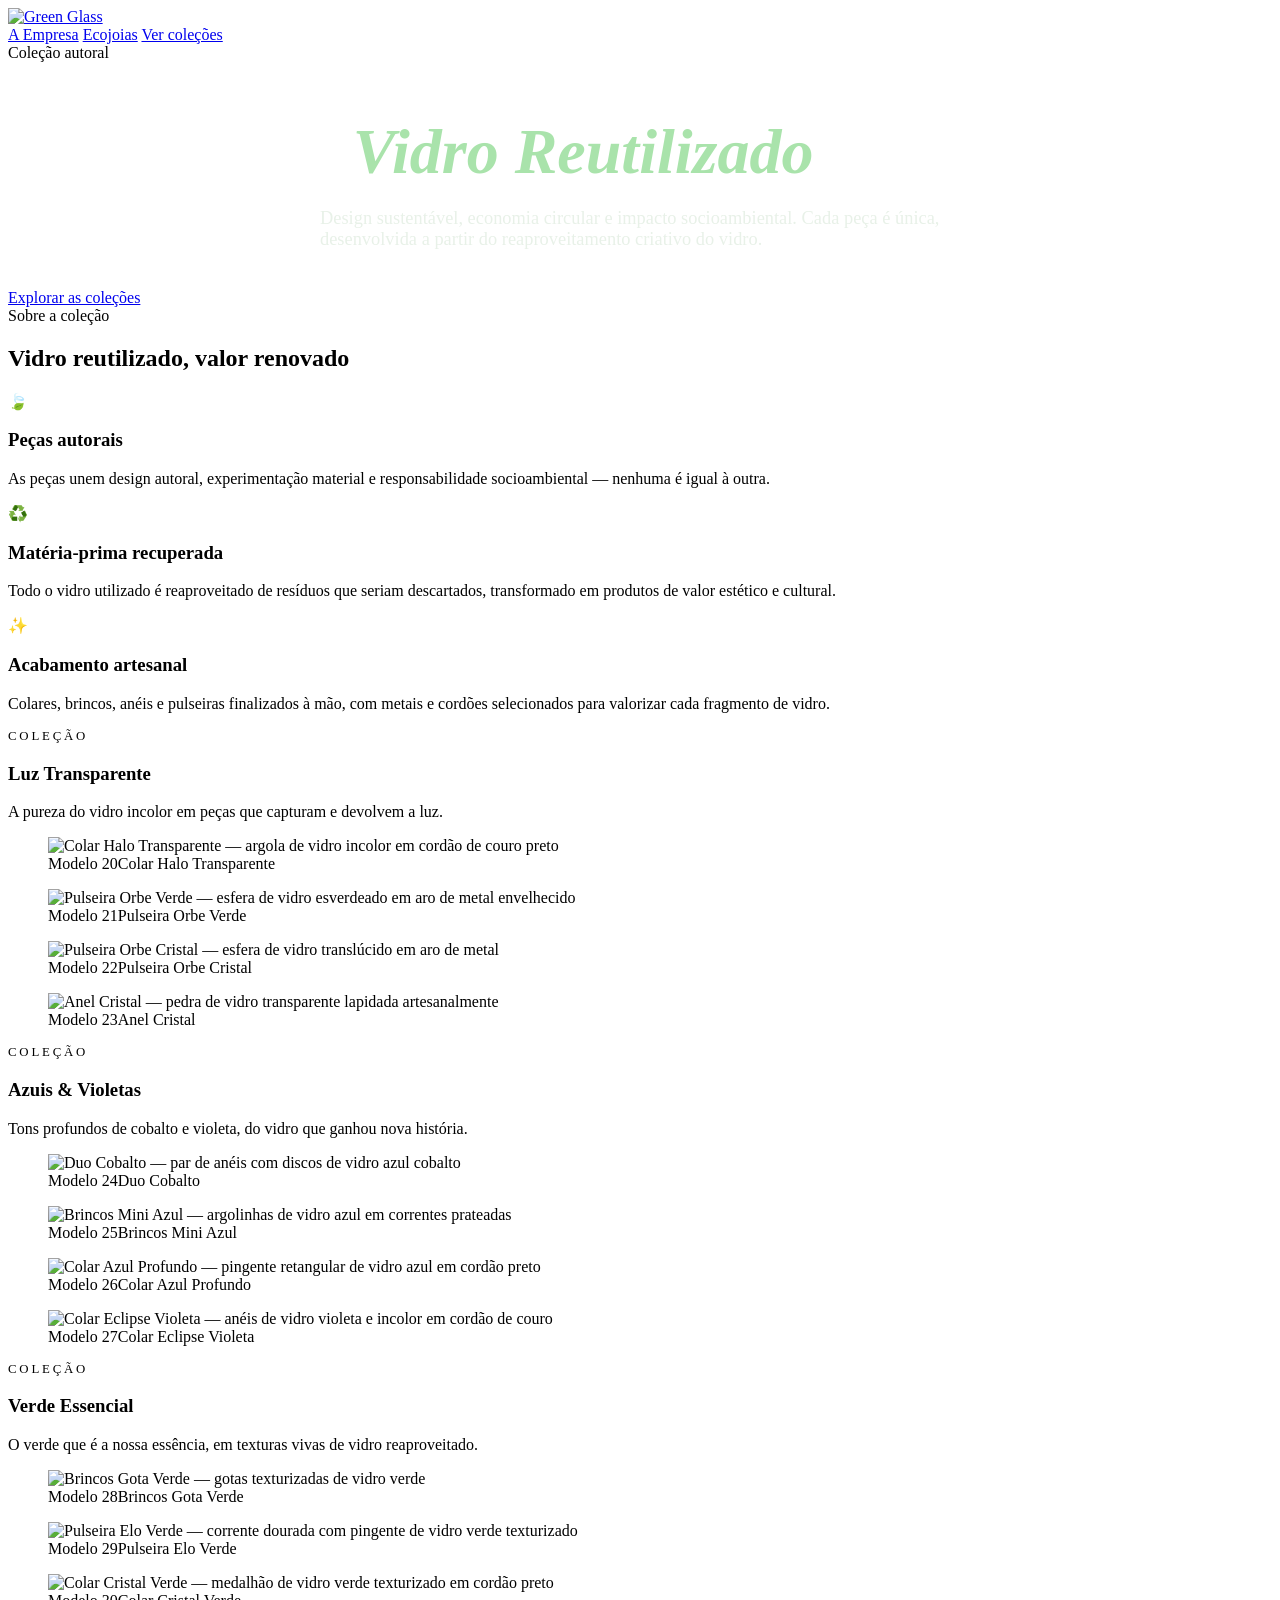
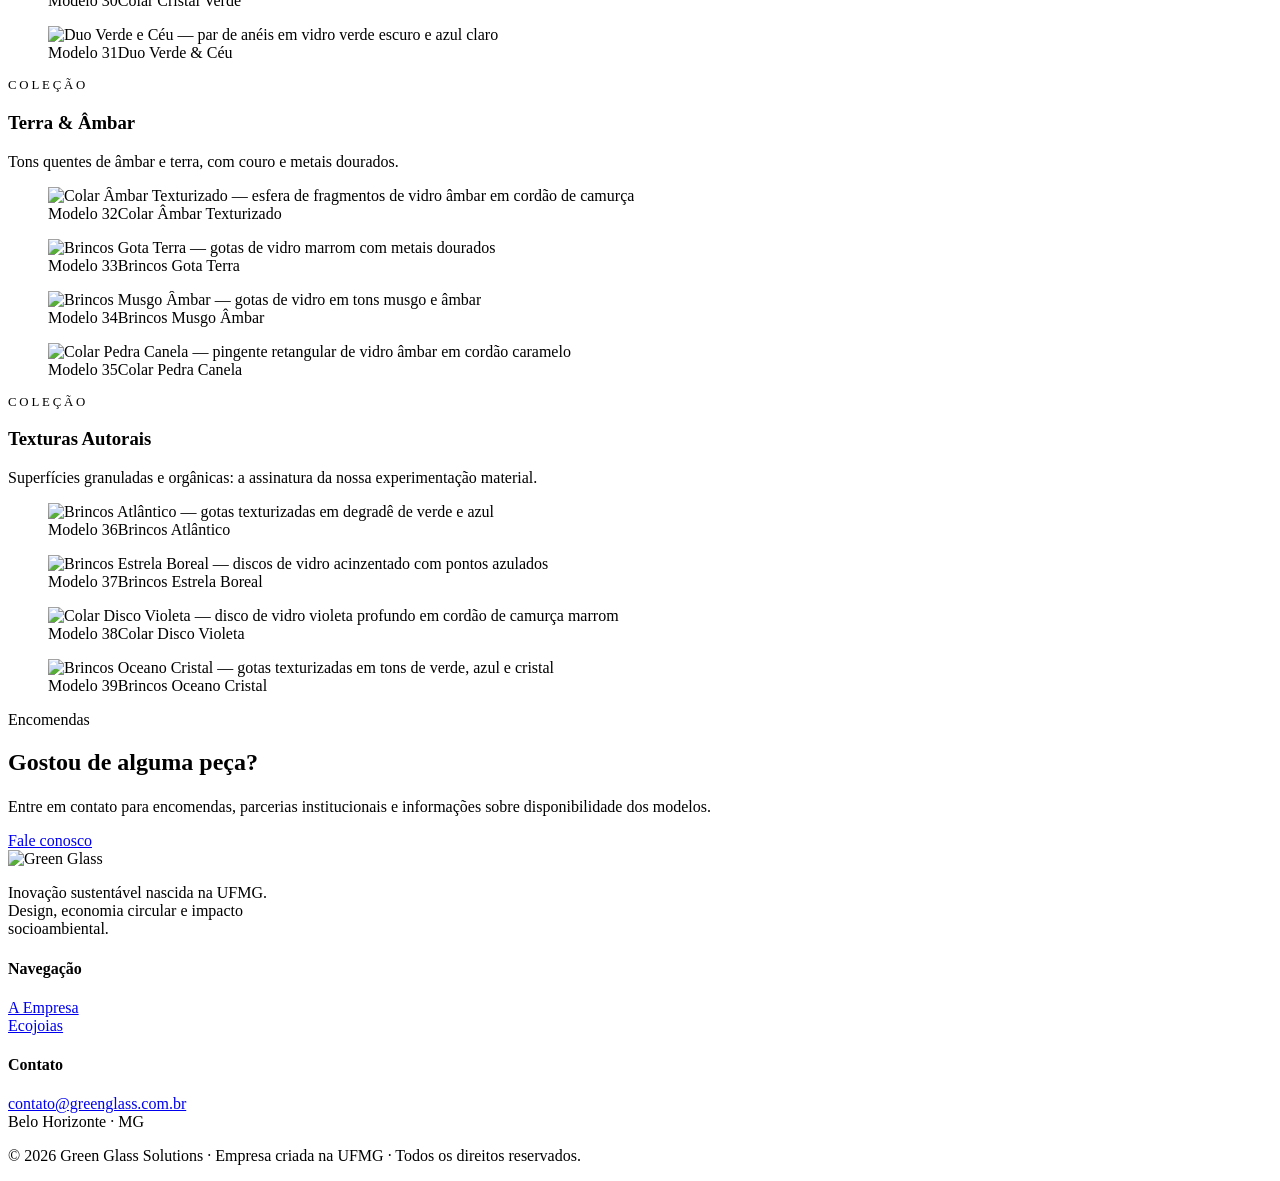
==== ecojoias.html @ edf938bc "Add files via upload" ====
<!DOCTYPE html>
<html lang="pt-BR">
<head>
  <meta charset="UTF-8">
  <meta name="viewport" content="width=device-width, initial-scale=1.0">
  <title>Ecojoias em Vidro Reutilizado — Green Glass Solutions</title>
  <meta name="description" content="Coleção autoral de ecojoias em vidro reutilizado: colares, brincos, anéis e pulseiras desenvolvidos a partir do reaproveitamento criativo do vidro.">
  <link rel="preconnect" href="https://fonts.googleapis.com">
  <link rel="preconnect" href="https://fonts.gstatic.com" crossorigin>
  <link href="https://fonts.googleapis.com/css2?family=Cormorant+Garamond:ital,wght@0,500;0,600;1,500&family=Manjari:wght@400;700&display=swap" rel="stylesheet">
  <link rel="stylesheet" href="css/style.css">
</head>
<body>

  <header class="site-header">
    <div class="container">
      <a class="brand" href="index.html" aria-label="Green Glass Solutions">
        <img src="img/logo.png?v=2" alt="Green Glass">
      </a>
      <nav class="nav">
        <a href="index.html">A Empresa</a>
        <a href="ecojoias.html" class="ativo">Ecojoias</a>
        <a href="#colecoes" class="btn-nav">Ver coleções</a>
      </nav>
    </div>
  </header>

  <main>

    <!-- Hero -->
    <section class="hero-foto">
      <div class="foto-fundo" style="background-image:url('img/hero-catalogo.jpg');"></div>
      <div class="container">
        <span class="selo">Coleção autoral</span>
        <h1 style="color:#fff;font-size:clamp(2.4rem,5.5vw,4rem);margin-bottom:1.2rem;">
          Ecojoias em <em style="color:#A9E3AB;">Vidro Reutilizado</em>
        </h1>
        <p style="color:#E8F1E8;font-size:1.15rem;max-width:640px;margin:0 auto 2.4rem;">
          Design sustentável, economia circular e impacto socioambiental.
          Cada peça é única, desenvolvida a partir do reaproveitamento criativo do vidro.
        </p>
        <div class="hero-acoes">
          <a class="btn btn-primario" href="#colecoes">Explorar as coleções</a>
        </div>
      </div>
    </section>

    <!-- Introdução -->
    <section class="secao secao-branca">
      <div class="container">
        <div class="cabecalho-secao">
          <span class="rotulo">Sobre a coleção</span>
          <h2>Vidro reutilizado, valor renovado</h2>
          <div class="fio"></div>
        </div>
        <div class="grade-3">
          <article class="cartao">
            <div class="icone">🍃</div>
            <h3>Peças autorais</h3>
            <p>As peças unem design autoral, experimentação material e
              responsabilidade socioambiental — nenhuma é igual à outra.</p>
          </article>
          <article class="cartao">
            <div class="icone">♻️</div>
            <h3>Matéria-prima recuperada</h3>
            <p>Todo o vidro utilizado é reaproveitado de resíduos que seriam
              descartados, transformado em produtos de valor estético e cultural.</p>
          </article>
          <article class="cartao">
            <div class="icone">✨</div>
            <h3>Acabamento artesanal</h3>
            <p>Colares, brincos, anéis e pulseiras finalizados à mão, com metais e
              cordões selecionados para valorizar cada fragmento de vidro.</p>
          </article>
        </div>
      </div>
    </section>

    <!-- Coleções -->
    <section id="colecoes">

      <!-- Luz Transparente -->
      <div class="colecao secao-creme">
        <div class="container">
          <div class="colecao-titulo">
            <span class="rotulo" style="display:block;font-size:0.8rem;letter-spacing:0.22em;text-transform:uppercase;color:var(--verde-medio);margin-bottom:0.6rem;">Coleção</span>
            <h3 class="display">Luz Transparente</h3>
            <p>A pureza do vidro incolor em peças que capturam e devolvem a luz.</p>
          </div>
          <div class="grade-produtos">
            <figure class="produto">
              <img src="img/m20-colar-halo-transparente.jpg" alt="Colar Halo Transparente — argola de vidro incolor em cordão de couro preto">
              <figcaption><span class="modelo">Modelo 20</span><span class="nome">Colar Halo Transparente</span></figcaption>
            </figure>
            <figure class="produto">
              <img src="img/m21-pulseira-orbe-verde.jpg" alt="Pulseira Orbe Verde — esfera de vidro esverdeado em aro de metal envelhecido">
              <figcaption><span class="modelo">Modelo 21</span><span class="nome">Pulseira Orbe Verde</span></figcaption>
            </figure>
            <figure class="produto">
              <img src="img/m22-pulseira-orbe-cristal.jpg" alt="Pulseira Orbe Cristal — esfera de vidro translúcido em aro de metal">
              <figcaption><span class="modelo">Modelo 22</span><span class="nome">Pulseira Orbe Cristal</span></figcaption>
            </figure>
            <figure class="produto">
              <img src="img/m23-anel-cristal.jpg" alt="Anel Cristal — pedra de vidro transparente lapidada artesanalmente">
              <figcaption><span class="modelo">Modelo 23</span><span class="nome">Anel Cristal</span></figcaption>
            </figure>
          </div>
        </div>
      </div>

      <!-- Azuis & Violetas -->
      <div class="colecao secao-branca">
        <div class="container">
          <div class="colecao-titulo">
            <span class="rotulo" style="display:block;font-size:0.8rem;letter-spacing:0.22em;text-transform:uppercase;color:var(--verde-medio);margin-bottom:0.6rem;">Coleção</span>
            <h3 class="display">Azuis &amp; Violetas</h3>
            <p>Tons profundos de cobalto e violeta, do vidro que ganhou nova história.</p>
          </div>
          <div class="grade-produtos">
            <figure class="produto">
              <img src="img/m24-duo-cobalto.jpg" alt="Duo Cobalto — par de anéis com discos de vidro azul cobalto">
              <figcaption><span class="modelo">Modelo 24</span><span class="nome">Duo Cobalto</span></figcaption>
            </figure>
            <figure class="produto">
              <img src="img/m25-brincos-mini-azul.jpg" alt="Brincos Mini Azul — argolinhas de vidro azul em correntes prateadas">
              <figcaption><span class="modelo">Modelo 25</span><span class="nome">Brincos Mini Azul</span></figcaption>
            </figure>
            <figure class="produto">
              <img src="img/m26-colar-azul-profundo.jpg" alt="Colar Azul Profundo — pingente retangular de vidro azul em cordão preto">
              <figcaption><span class="modelo">Modelo 26</span><span class="nome">Colar Azul Profundo</span></figcaption>
            </figure>
            <figure class="produto">
              <img src="img/m27-colar-eclipse-violeta.jpg" alt="Colar Eclipse Violeta — anéis de vidro violeta e incolor em cordão de couro">
              <figcaption><span class="modelo">Modelo 27</span><span class="nome">Colar Eclipse Violeta</span></figcaption>
            </figure>
          </div>
        </div>
      </div>

      <!-- Verde Essencial -->
      <div class="colecao secao-creme">
        <div class="container">
          <div class="colecao-titulo">
            <span class="rotulo" style="display:block;font-size:0.8rem;letter-spacing:0.22em;text-transform:uppercase;color:var(--verde-medio);margin-bottom:0.6rem;">Coleção</span>
            <h3 class="display">Verde Essencial</h3>
            <p>O verde que é a nossa essência, em texturas vivas de vidro reaproveitado.</p>
          </div>
          <div class="grade-produtos">
            <figure class="produto">
              <img src="img/m28-brincos-gota-verde.jpg" alt="Brincos Gota Verde — gotas texturizadas de vidro verde">
              <figcaption><span class="modelo">Modelo 28</span><span class="nome">Brincos Gota Verde</span></figcaption>
            </figure>
            <figure class="produto">
              <img src="img/m29-pulseira-elo-verde.jpg" alt="Pulseira Elo Verde — corrente dourada com pingente de vidro verde texturizado">
              <figcaption><span class="modelo">Modelo 29</span><span class="nome">Pulseira Elo Verde</span></figcaption>
            </figure>
            <figure class="produto">
              <img src="img/m30-colar-cristal-verde.jpg" alt="Colar Cristal Verde — medalhão de vidro verde texturizado em cordão preto">
              <figcaption><span class="modelo">Modelo 30</span><span class="nome">Colar Cristal Verde</span></figcaption>
            </figure>
            <figure class="produto">
              <img src="img/m31-duo-verde-ceu.jpg" alt="Duo Verde e Céu — par de anéis em vidro verde escuro e azul claro">
              <figcaption><span class="modelo">Modelo 31</span><span class="nome">Duo Verde &amp; Céu</span></figcaption>
            </figure>
          </div>
        </div>
      </div>

      <!-- Terra & Âmbar -->
      <div class="colecao secao-branca">
        <div class="container">
          <div class="colecao-titulo">
            <span class="rotulo" style="display:block;font-size:0.8rem;letter-spacing:0.22em;text-transform:uppercase;color:var(--verde-medio);margin-bottom:0.6rem;">Coleção</span>
            <h3 class="display">Terra &amp; Âmbar</h3>
            <p>Tons quentes de âmbar e terra, com couro e metais dourados.</p>
          </div>
          <div class="grade-produtos">
            <figure class="produto">
              <img src="img/m32-colar-ambar-texturizado.jpg" alt="Colar Âmbar Texturizado — esfera de fragmentos de vidro âmbar em cordão de camurça">
              <figcaption><span class="modelo">Modelo 32</span><span class="nome">Colar Âmbar Texturizado</span></figcaption>
            </figure>
            <figure class="produto">
              <img src="img/m33-brincos-gota-terra.jpg" alt="Brincos Gota Terra — gotas de vidro marrom com metais dourados">
              <figcaption><span class="modelo">Modelo 33</span><span class="nome">Brincos Gota Terra</span></figcaption>
            </figure>
            <figure class="produto">
              <img src="img/m34-brincos-musgo-ambar.jpg" alt="Brincos Musgo Âmbar — gotas de vidro em tons musgo e âmbar">
              <figcaption><span class="modelo">Modelo 34</span><span class="nome">Brincos Musgo Âmbar</span></figcaption>
            </figure>
            <figure class="produto">
              <img src="img/m35-colar-pedra-canela.jpg" alt="Colar Pedra Canela — pingente retangular de vidro âmbar em cordão caramelo">
              <figcaption><span class="modelo">Modelo 35</span><span class="nome">Colar Pedra Canela</span></figcaption>
            </figure>
          </div>
        </div>
      </div>

      <!-- Texturas Autorais -->
      <div class="colecao secao-creme">
        <div class="container">
          <div class="colecao-titulo">
            <span class="rotulo" style="display:block;font-size:0.8rem;letter-spacing:0.22em;text-transform:uppercase;color:var(--verde-medio);margin-bottom:0.6rem;">Coleção</span>
            <h3 class="display">Texturas Autorais</h3>
            <p>Superfícies granuladas e orgânicas: a assinatura da nossa experimentação material.</p>
          </div>
          <div class="grade-produtos">
            <figure class="produto">
              <img src="img/m36-brincos-atlantico.jpg" alt="Brincos Atlântico — gotas texturizadas em degradê de verde e azul">
              <figcaption><span class="modelo">Modelo 36</span><span class="nome">Brincos Atlântico</span></figcaption>
            </figure>
            <figure class="produto">
              <img src="img/m37-brincos-estrela-boreal.jpg" alt="Brincos Estrela Boreal — discos de vidro acinzentado com pontos azulados">
              <figcaption><span class="modelo">Modelo 37</span><span class="nome">Brincos Estrela Boreal</span></figcaption>
            </figure>
            <figure class="produto">
              <img src="img/m38-colar-disco-violeta.jpg" alt="Colar Disco Violeta — disco de vidro violeta profundo em cordão de camurça marrom">
              <figcaption><span class="modelo">Modelo 38</span><span class="nome">Colar Disco Violeta</span></figcaption>
            </figure>
            <figure class="produto">
              <img src="img/m39-brincos-oceano-cristal.jpg" alt="Brincos Oceano Cristal — gotas texturizadas em tons de verde, azul e cristal">
              <figcaption><span class="modelo">Modelo 39</span><span class="nome">Brincos Oceano Cristal</span></figcaption>
            </figure>
          </div>
        </div>
      </div>

    </section>

    <!-- CTA -->
    <section class="secao secao-verde cta-faixa">
      <div class="container">
        <div class="cabecalho-secao" style="margin-bottom:1.4rem;">
          <span class="rotulo">Encomendas</span>
          <h2>Gostou de alguma peça?</h2>
        </div>
        <p>Entre em contato para encomendas, parcerias institucionais e informações
          sobre disponibilidade dos modelos.</p>
        <a class="btn btn-primario" href="mailto:contato@greenglass.com.br">Fale conosco</a>
      </div>
    </section>

  </main>

  <footer class="site-footer">
    <div class="container">
      <div class="topo">
        <div>
          <img src="img/logo-white.png?v=2" alt="Green Glass">
          <p style="max-width:320px;">Inovação sustentável nascida na UFMG.<br>
            Design, economia circular e impacto socioambiental.</p>
        </div>
        <div>
          <h4>Navegação</h4>
          <p><a href="index.html">A Empresa</a><br>
             <a href="ecojoias.html">Ecojoias</a></p>
        </div>
        <div>
          <h4>Contato</h4>
          <p><a href="mailto:contato@greenglass.com.br">contato@greenglass.com.br</a><br>
            Belo Horizonte · MG</p>
        </div>
      </div>
      <p class="creditos">© 2026 Green Glass Solutions · Empresa criada na UFMG · Todos os direitos reservados.</p>
    </div>
  </footer>

</body>
</html>
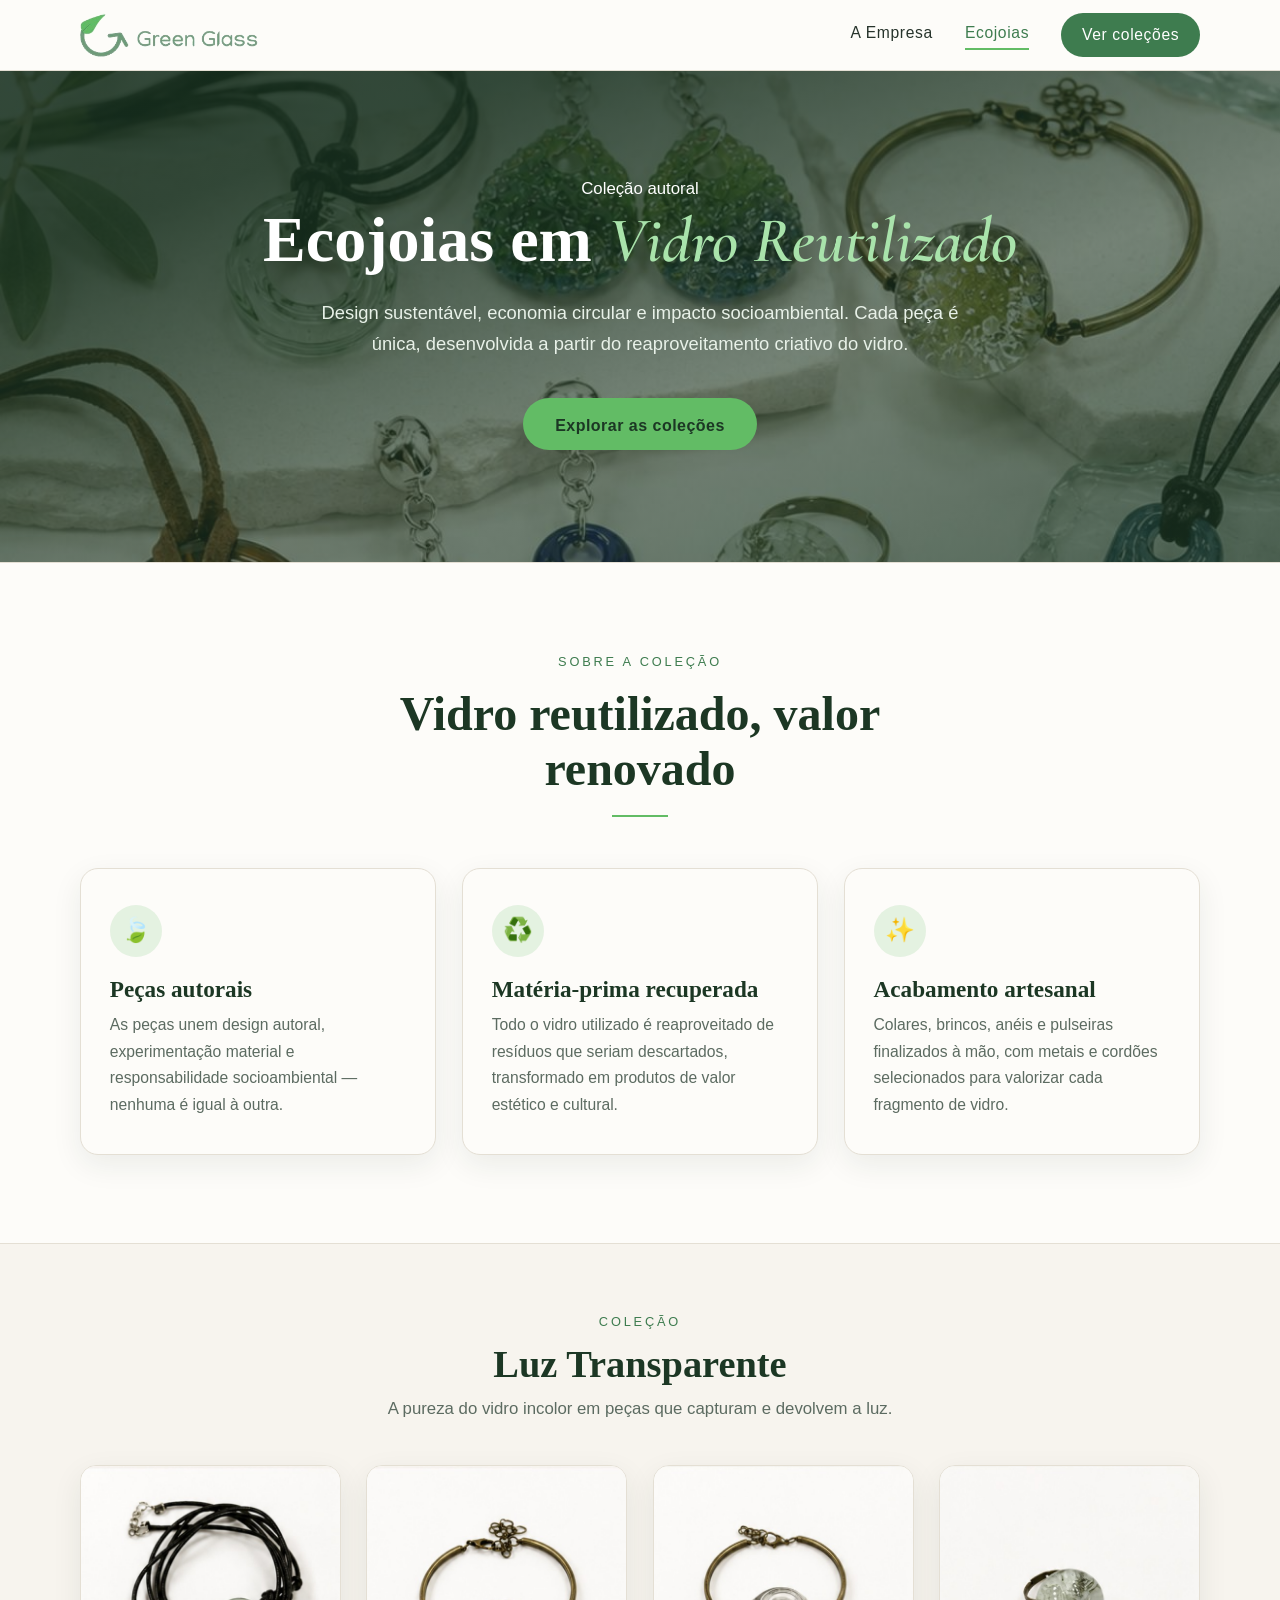
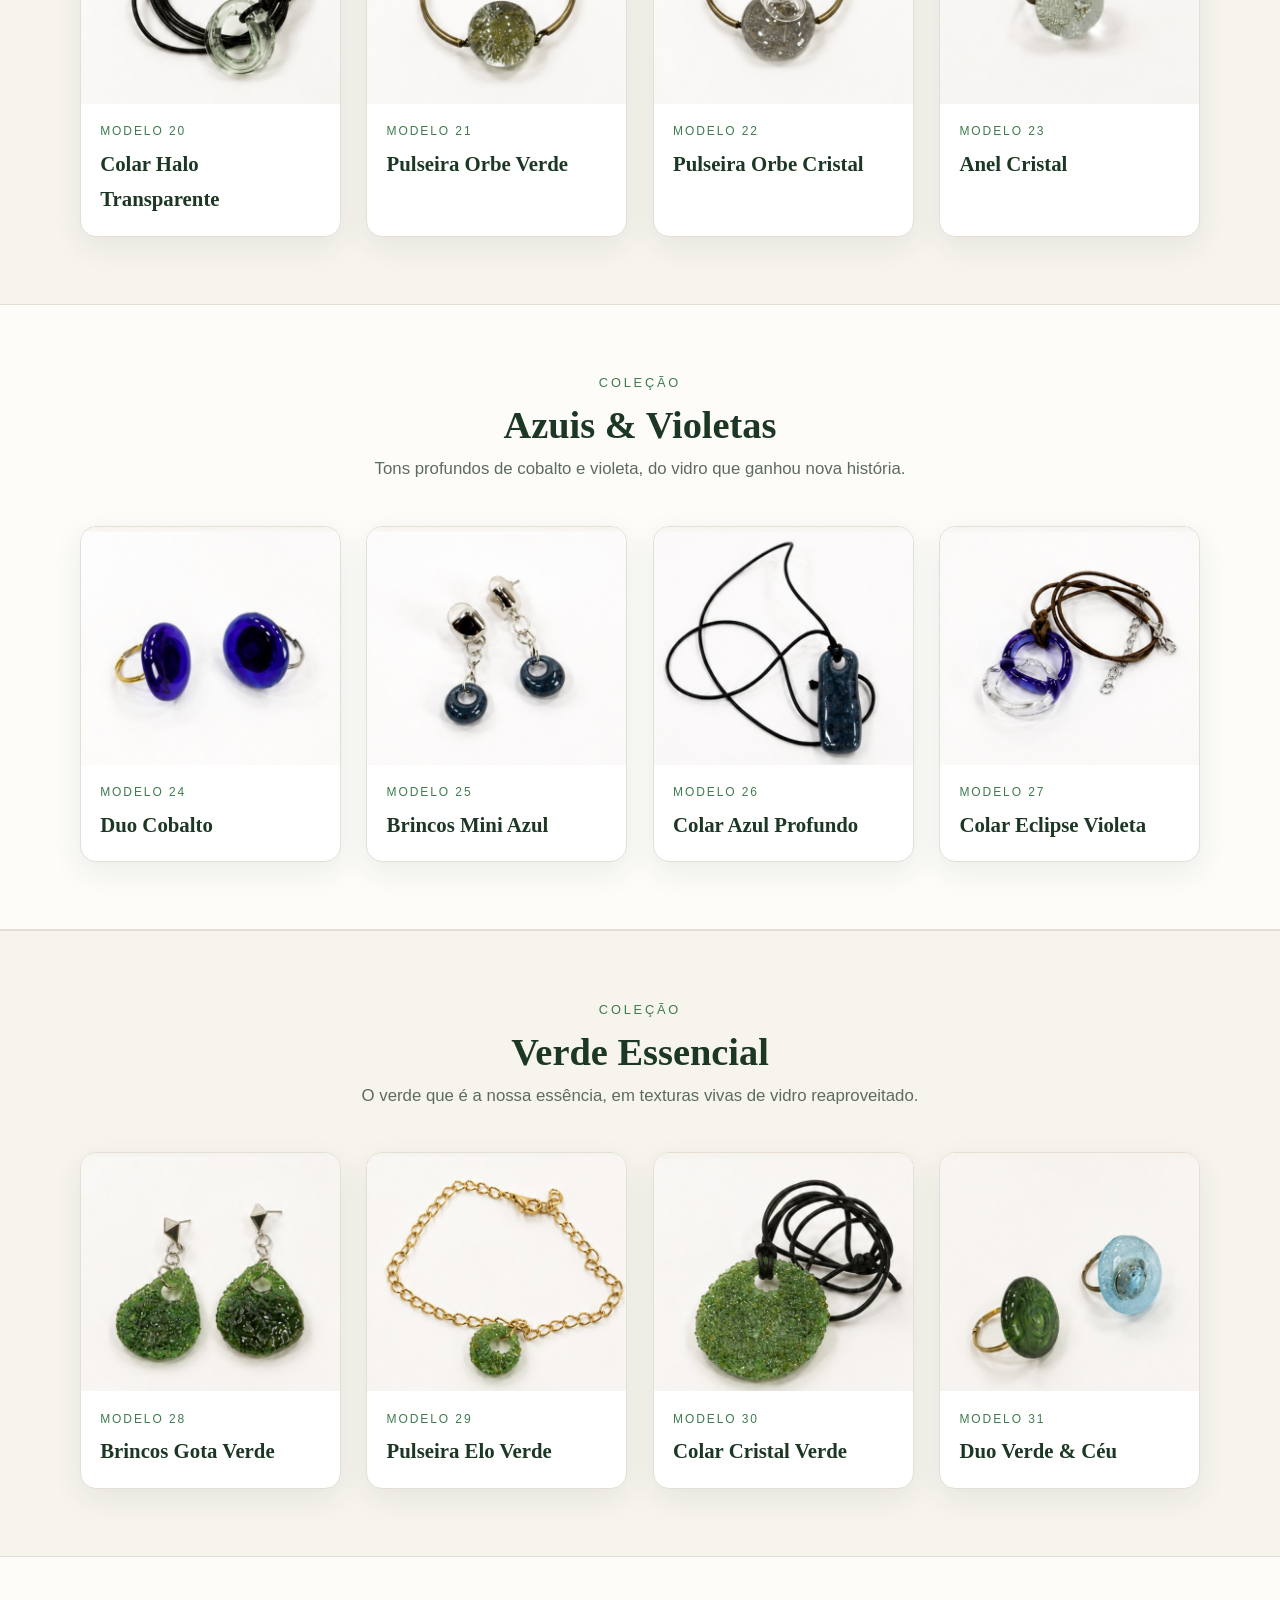
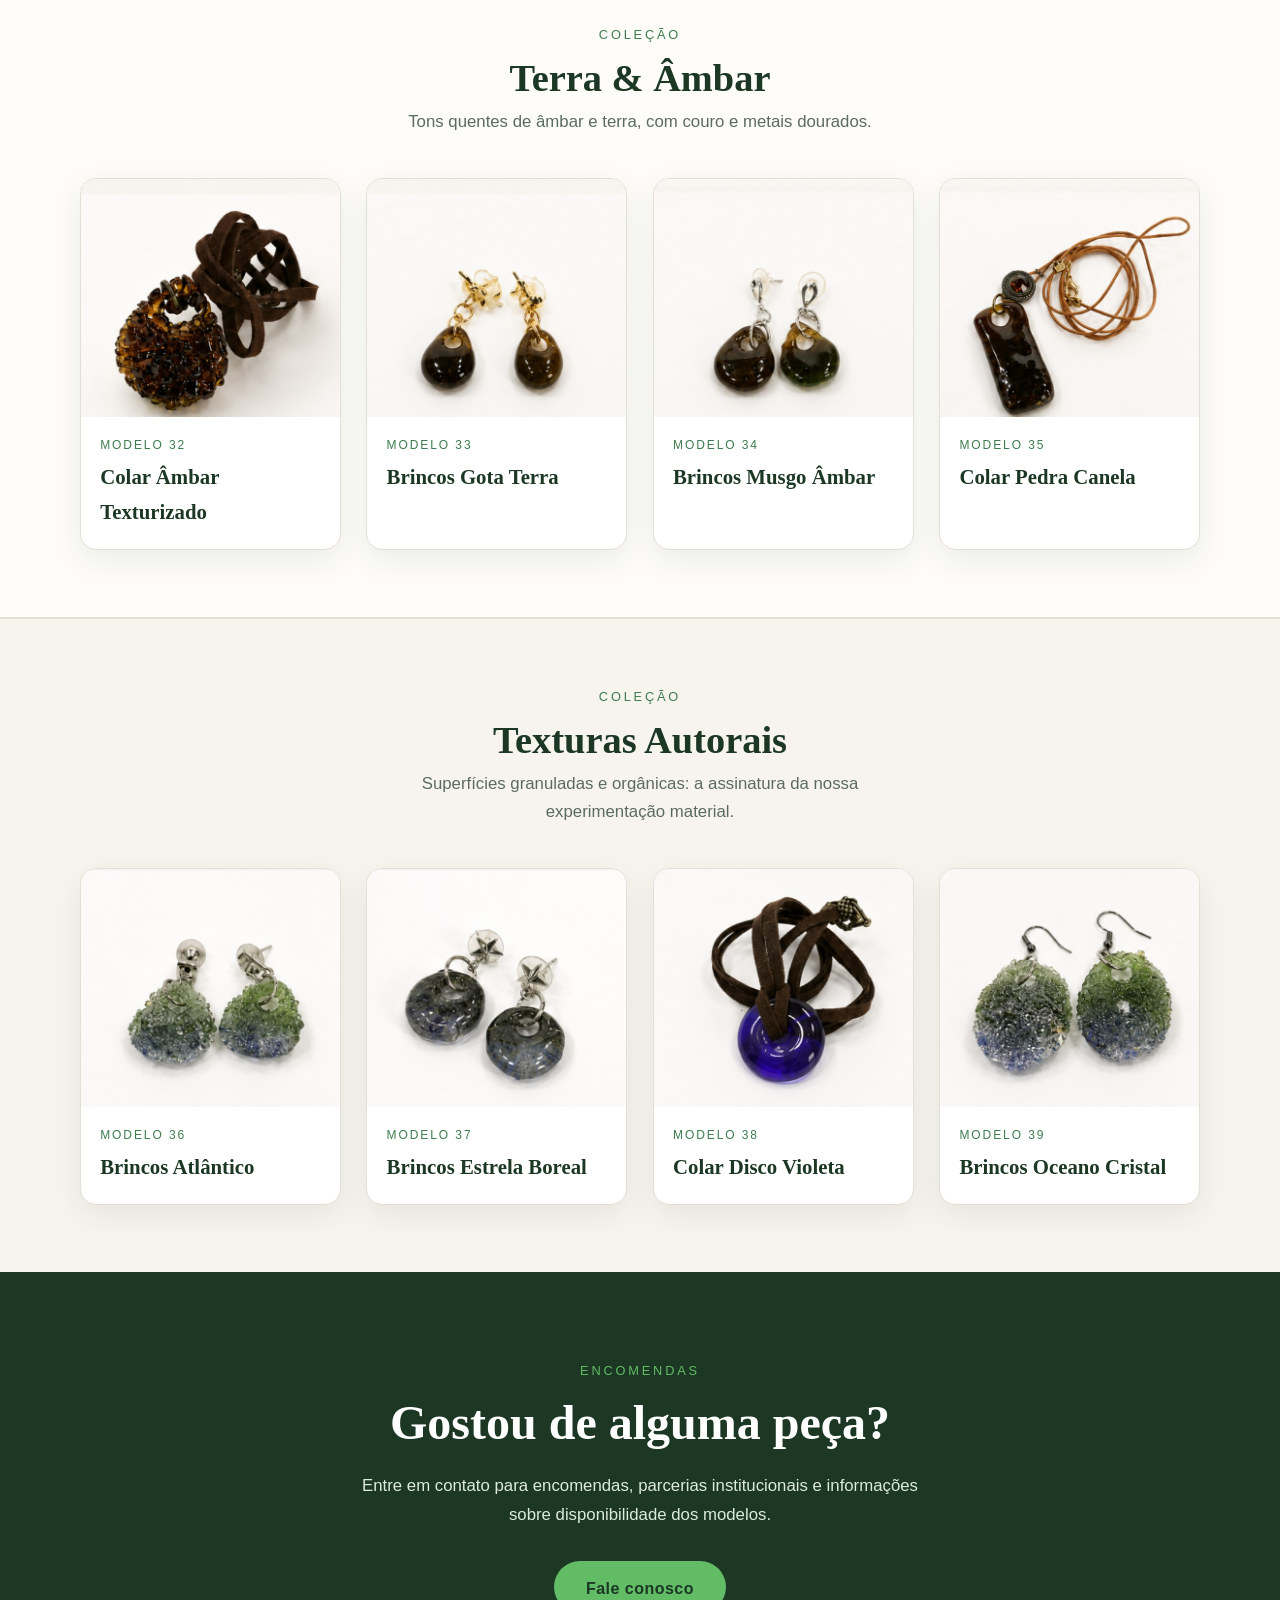
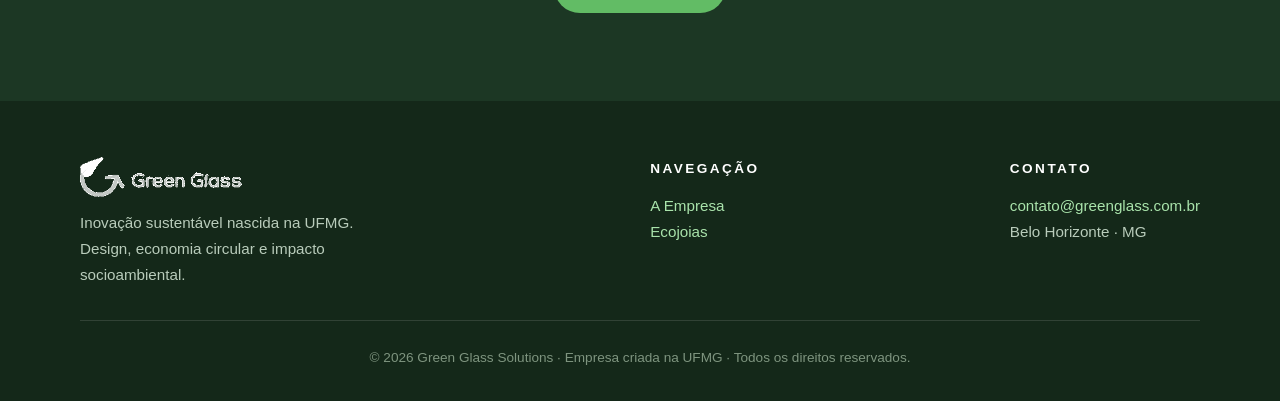
==== commit 1c7e7542: "Add files via upload" ====
--- a/ecojoias.html
+++ b/ecojoias.html
@@ -1,268 +1,792 @@
-<!DOCTYPE html>
-<html lang="pt-BR">
-<head>
-  <meta charset="UTF-8">
-  <meta name="viewport" content="width=device-width, initial-scale=1.0">
-  <title>Ecojoias em Vidro Reutilizado — Green Glass Solutions</title>
-  <meta name="description" content="Coleção autoral de ecojoias em vidro reutilizado: colares, brincos, anéis e pulseiras desenvolvidos a partir do reaproveitamento criativo do vidro.">
-  <link rel="preconnect" href="https://fonts.googleapis.com">
-  <link rel="preconnect" href="https://fonts.gstatic.com" crossorigin>
-  <link href="https://fonts.googleapis.com/css2?family=Cormorant+Garamond:ital,wght@0,500;0,600;1,500&family=Manjari:wght@400;700&display=swap" rel="stylesheet">
-  <link rel="stylesheet" href="css/style.css">
-</head>
-<body>
-
-  <header class="site-header">
-    <div class="container">
-      <a class="brand" href="index.html" aria-label="Green Glass Solutions">
-        <img src="img/logo.png?v=2" alt="Green Glass">
-      </a>
-      <nav class="nav">
-        <a href="index.html">A Empresa</a>
-        <a href="ecojoias.html" class="ativo">Ecojoias</a>
-        <a href="#colecoes" class="btn-nav">Ver coleções</a>
-      </nav>
-    </div>
-  </header>
-
-  <main>
-
-    <!-- Hero -->
-    <section class="hero-foto">
-      <div class="foto-fundo" style="background-image:url('img/hero-catalogo.jpg');"></div>
-      <div class="container">
-        <span class="selo">Coleção autoral</span>
-        <h1 style="color:#fff;font-size:clamp(2.4rem,5.5vw,4rem);margin-bottom:1.2rem;">
-          Ecojoias em <em style="color:#A9E3AB;">Vidro Reutilizado</em>
-        </h1>
-        <p style="color:#E8F1E8;font-size:1.15rem;max-width:640px;margin:0 auto 2.4rem;">
-          Design sustentável, economia circular e impacto socioambiental.
-          Cada peça é única, desenvolvida a partir do reaproveitamento criativo do vidro.
-        </p>
-        <div class="hero-acoes">
-          <a class="btn btn-primario" href="#colecoes">Explorar as coleções</a>
-        </div>
-      </div>
-    </section>
-
-    <!-- Introdução -->
-    <section class="secao secao-branca">
-      <div class="container">
-        <div class="cabecalho-secao">
-          <span class="rotulo">Sobre a coleção</span>
-          <h2>Vidro reutilizado, valor renovado</h2>
-          <div class="fio"></div>
-        </div>
-        <div class="grade-3">
-          <article class="cartao">
-            <div class="icone">🍃</div>
-            <h3>Peças autorais</h3>
-            <p>As peças unem design autoral, experimentação material e
-              responsabilidade socioambiental — nenhuma é igual à outra.</p>
-          </article>
-          <article class="cartao">
-            <div class="icone">♻️</div>
-            <h3>Matéria-prima recuperada</h3>
-            <p>Todo o vidro utilizado é reaproveitado de resíduos que seriam
-              descartados, transformado em produtos de valor estético e cultural.</p>
-          </article>
-          <article class="cartao">
-            <div class="icone">✨</div>
-            <h3>Acabamento artesanal</h3>
-            <p>Colares, brincos, anéis e pulseiras finalizados à mão, com metais e
-              cordões selecionados para valorizar cada fragmento de vidro.</p>
-          </article>
-        </div>
-      </div>
-    </section>
-
-    <!-- Coleções -->
-    <section id="colecoes">
-
-      <!-- Luz Transparente -->
-      <div class="colecao secao-creme">
-        <div class="container">
-          <div class="colecao-titulo">
-            <span class="rotulo" style="display:block;font-size:0.8rem;letter-spacing:0.22em;text-transform:uppercase;color:var(--verde-medio);margin-bottom:0.6rem;">Coleção</span>
-            <h3 class="display">Luz Transparente</h3>
-            <p>A pureza do vidro incolor em peças que capturam e devolvem a luz.</p>
-          </div>
-          <div class="grade-produtos">
-            <figure class="produto">
-              <img src="img/m20-colar-halo-transparente.jpg" alt="Colar Halo Transparente — argola de vidro incolor em cordão de couro preto">
-              <figcaption><span class="modelo">Modelo 20</span><span class="nome">Colar Halo Transparente</span></figcaption>
-            </figure>
-            <figure class="produto">
-              <img src="img/m21-pulseira-orbe-verde.jpg" alt="Pulseira Orbe Verde — esfera de vidro esverdeado em aro de metal envelhecido">
-              <figcaption><span class="modelo">Modelo 21</span><span class="nome">Pulseira Orbe Verde</span></figcaption>
-            </figure>
-            <figure class="produto">
-              <img src="img/m22-pulseira-orbe-cristal.jpg" alt="Pulseira Orbe Cristal — esfera de vidro translúcido em aro de metal">
-              <figcaption><span class="modelo">Modelo 22</span><span class="nome">Pulseira Orbe Cristal</span></figcaption>
-            </figure>
-            <figure class="produto">
-              <img src="img/m23-anel-cristal.jpg" alt="Anel Cristal — pedra de vidro transparente lapidada artesanalmente">
-              <figcaption><span class="modelo">Modelo 23</span><span class="nome">Anel Cristal</span></figcaption>
-            </figure>
-          </div>
-        </div>
-      </div>
-
-      <!-- Azuis & Violetas -->
-      <div class="colecao secao-branca">
-        <div class="container">
-          <div class="colecao-titulo">
-            <span class="rotulo" style="display:block;font-size:0.8rem;letter-spacing:0.22em;text-transform:uppercase;color:var(--verde-medio);margin-bottom:0.6rem;">Coleção</span>
-            <h3 class="display">Azuis &amp; Violetas</h3>
-            <p>Tons profundos de cobalto e violeta, do vidro que ganhou nova história.</p>
-          </div>
-          <div class="grade-produtos">
-            <figure class="produto">
-              <img src="img/m24-duo-cobalto.jpg" alt="Duo Cobalto — par de anéis com discos de vidro azul cobalto">
-              <figcaption><span class="modelo">Modelo 24</span><span class="nome">Duo Cobalto</span></figcaption>
-            </figure>
-            <figure class="produto">
-              <img src="img/m25-brincos-mini-azul.jpg" alt="Brincos Mini Azul — argolinhas de vidro azul em correntes prateadas">
-              <figcaption><span class="modelo">Modelo 25</span><span class="nome">Brincos Mini Azul</span></figcaption>
-            </figure>
-            <figure class="produto">
-              <img src="img/m26-colar-azul-profundo.jpg" alt="Colar Azul Profundo — pingente retangular de vidro azul em cordão preto">
-              <figcaption><span class="modelo">Modelo 26</span><span class="nome">Colar Azul Profundo</span></figcaption>
-            </figure>
-            <figure class="produto">
-              <img src="img/m27-colar-eclipse-violeta.jpg" alt="Colar Eclipse Violeta — anéis de vidro violeta e incolor em cordão de couro">
-              <figcaption><span class="modelo">Modelo 27</span><span class="nome">Colar Eclipse Violeta</span></figcaption>
-            </figure>
-          </div>
-        </div>
-      </div>
-
-      <!-- Verde Essencial -->
-      <div class="colecao secao-creme">
-        <div class="container">
-          <div class="colecao-titulo">
-            <span class="rotulo" style="display:block;font-size:0.8rem;letter-spacing:0.22em;text-transform:uppercase;color:var(--verde-medio);margin-bottom:0.6rem;">Coleção</span>
-            <h3 class="display">Verde Essencial</h3>
-            <p>O verde que é a nossa essência, em texturas vivas de vidro reaproveitado.</p>
-          </div>
-          <div class="grade-produtos">
-            <figure class="produto">
-              <img src="img/m28-brincos-gota-verde.jpg" alt="Brincos Gota Verde — gotas texturizadas de vidro verde">
-              <figcaption><span class="modelo">Modelo 28</span><span class="nome">Brincos Gota Verde</span></figcaption>
-            </figure>
-            <figure class="produto">
-              <img src="img/m29-pulseira-elo-verde.jpg" alt="Pulseira Elo Verde — corrente dourada com pingente de vidro verde texturizado">
-              <figcaption><span class="modelo">Modelo 29</span><span class="nome">Pulseira Elo Verde</span></figcaption>
-            </figure>
-            <figure class="produto">
-              <img src="img/m30-colar-cristal-verde.jpg" alt="Colar Cristal Verde — medalhão de vidro verde texturizado em cordão preto">
-              <figcaption><span class="modelo">Modelo 30</span><span class="nome">Colar Cristal Verde</span></figcaption>
-            </figure>
-            <figure class="produto">
-              <img src="img/m31-duo-verde-ceu.jpg" alt="Duo Verde e Céu — par de anéis em vidro verde escuro e azul claro">
-              <figcaption><span class="modelo">Modelo 31</span><span class="nome">Duo Verde &amp; Céu</span></figcaption>
-            </figure>
-          </div>
-        </div>
-      </div>
-
-      <!-- Terra & Âmbar -->
-      <div class="colecao secao-branca">
-        <div class="container">
-          <div class="colecao-titulo">
-            <span class="rotulo" style="display:block;font-size:0.8rem;letter-spacing:0.22em;text-transform:uppercase;color:var(--verde-medio);margin-bottom:0.6rem;">Coleção</span>
-            <h3 class="display">Terra &amp; Âmbar</h3>
-            <p>Tons quentes de âmbar e terra, com couro e metais dourados.</p>
-          </div>
-          <div class="grade-produtos">
-            <figure class="produto">
-              <img src="img/m32-colar-ambar-texturizado.jpg" alt="Colar Âmbar Texturizado — esfera de fragmentos de vidro âmbar em cordão de camurça">
-              <figcaption><span class="modelo">Modelo 32</span><span class="nome">Colar Âmbar Texturizado</span></figcaption>
-            </figure>
-            <figure class="produto">
-              <img src="img/m33-brincos-gota-terra.jpg" alt="Brincos Gota Terra — gotas de vidro marrom com metais dourados">
-              <figcaption><span class="modelo">Modelo 33</span><span class="nome">Brincos Gota Terra</span></figcaption>
-            </figure>
-            <figure class="produto">
-              <img src="img/m34-brincos-musgo-ambar.jpg" alt="Brincos Musgo Âmbar — gotas de vidro em tons musgo e âmbar">
-              <figcaption><span class="modelo">Modelo 34</span><span class="nome">Brincos Musgo Âmbar</span></figcaption>
-            </figure>
-            <figure class="produto">
-              <img src="img/m35-colar-pedra-canela.jpg" alt="Colar Pedra Canela — pingente retangular de vidro âmbar em cordão caramelo">
-              <figcaption><span class="modelo">Modelo 35</span><span class="nome">Colar Pedra Canela</span></figcaption>
-            </figure>
-          </div>
-        </div>
-      </div>
-
-      <!-- Texturas Autorais -->
-      <div class="colecao secao-creme">
-        <div class="container">
-          <div class="colecao-titulo">
-            <span class="rotulo" style="display:block;font-size:0.8rem;letter-spacing:0.22em;text-transform:uppercase;color:var(--verde-medio);margin-bottom:0.6rem;">Coleção</span>
-            <h3 class="display">Texturas Autorais</h3>
-            <p>Superfícies granuladas e orgânicas: a assinatura da nossa experimentação material.</p>
-          </div>
-          <div class="grade-produtos">
-            <figure class="produto">
-              <img src="img/m36-brincos-atlantico.jpg" alt="Brincos Atlântico — gotas texturizadas em degradê de verde e azul">
-              <figcaption><span class="modelo">Modelo 36</span><span class="nome">Brincos Atlântico</span></figcaption>
-            </figure>
-            <figure class="produto">
-              <img src="img/m37-brincos-estrela-boreal.jpg" alt="Brincos Estrela Boreal — discos de vidro acinzentado com pontos azulados">
-              <figcaption><span class="modelo">Modelo 37</span><span class="nome">Brincos Estrela Boreal</span></figcaption>
-            </figure>
-            <figure class="produto">
-              <img src="img/m38-colar-disco-violeta.jpg" alt="Colar Disco Violeta — disco de vidro violeta profundo em cordão de camurça marrom">
-              <figcaption><span class="modelo">Modelo 38</span><span class="nome">Colar Disco Violeta</span></figcaption>
-            </figure>
-            <figure class="produto">
-              <img src="img/m39-brincos-oceano-cristal.jpg" alt="Brincos Oceano Cristal — gotas texturizadas em tons de verde, azul e cristal">
-              <figcaption><span class="modelo">Modelo 39</span><span class="nome">Brincos Oceano Cristal</span></figcaption>
-            </figure>
-          </div>
-        </div>
-      </div>
-
-    </section>
-
-    <!-- CTA -->
-    <section class="secao secao-verde cta-faixa">
-      <div class="container">
-        <div class="cabecalho-secao" style="margin-bottom:1.4rem;">
-          <span class="rotulo">Encomendas</span>
-          <h2>Gostou de alguma peça?</h2>
-        </div>
-        <p>Entre em contato para encomendas, parcerias institucionais e informações
-          sobre disponibilidade dos modelos.</p>
-        <a class="btn btn-primario" href="mailto:contato@greenglass.com.br">Fale conosco</a>
-      </div>
-    </section>
-
-  </main>
-
-  <footer class="site-footer">
-    <div class="container">
-      <div class="topo">
-        <div>
-          <img src="img/logo-white.png?v=2" alt="Green Glass">
-          <p style="max-width:320px;">Inovação sustentável nascida na UFMG.<br>
-            Design, economia circular e impacto socioambiental.</p>
-        </div>
-        <div>
-          <h4>Navegação</h4>
-          <p><a href="index.html">A Empresa</a><br>
-             <a href="ecojoias.html">Ecojoias</a></p>
-        </div>
-        <div>
-          <h4>Contato</h4>
-          <p><a href="mailto:contato@greenglass.com.br">contato@greenglass.com.br</a><br>
-            Belo Horizonte · MG</p>
-        </div>
-      </div>
-      <p class="creditos">© 2026 Green Glass Solutions · Empresa criada na UFMG · Todos os direitos reservados.</p>
-    </div>
-  </footer>
-
-</body>
-</html>
+<!DOCTYPE html>
+<html lang="pt-BR">
+<head>
+  <meta charset="UTF-8">
+  <meta name="viewport" content="width=device-width, initial-scale=1.0">
+  <title>Ecojoias em Vidro Reutilizado — Green Glass Solutions</title>
+  <meta name="description" content="Coleção autoral de ecojoias em vidro reutilizado: colares, brincos, anéis e pulseiras desenvolvidos a partir do reaproveitamento criativo do vidro.">
+  <link rel="preconnect" href="https://fonts.googleapis.com">
+  <link rel="preconnect" href="https://fonts.gstatic.com" crossorigin>
+  <link href="https://fonts.googleapis.com/css2?family=Cormorant+Garamond:ital,wght@0,500;0,600;1,500&family=Manjari:wght@400;700&display=swap" rel="stylesheet">
+  <style>
+/* ============================================================
+   Green Glass Solutions — identidade visual
+   Paleta: #1C3724 (verde profundo) · #3E7C4F (verde médio) · #62BC65 (verde claro)
+   Tipografia: Manjari (sans, bordas arredondadas) + Cormorant Garamond (display)
+   ============================================================ */
+
+:root {
+  --verde-profundo: #1C3724;
+  --verde-medio: #3E7C4F;
+  --verde-claro: #62BC65;
+  --creme: #F7F4EE;
+  --creme-card: #FDFCF9;
+  --tinta: #26332B;
+  --tinta-suave: #5C6B61;
+  --borda: #E4DFD4;
+  --sombra: 0 10px 30px rgba(28, 55, 36, 0.08);
+}
+
+* { margin: 0; padding: 0; box-sizing: border-box; }
+
+html { scroll-behavior: smooth; }
+
+body {
+  font-family: "Manjari", "Segoe UI", sans-serif;
+  background: var(--creme);
+  color: var(--tinta);
+  line-height: 1.7;
+  font-size: 1.05rem;
+}
+
+h1, h2, h3, .display {
+  font-family: "Cormorant Garamond", Georgia, serif;
+  font-weight: 600;
+  color: var(--verde-profundo);
+  line-height: 1.15;
+}
+
+img { max-width: 100%; display: block; }
+
+a { color: var(--verde-medio); text-decoration: none; }
+
+.container {
+  width: min(1120px, 92%);
+  margin: 0 auto;
+}
+
+/* ---------- Header ---------- */
+.site-header {
+  position: sticky;
+  top: 0;
+  z-index: 50;
+  background: rgba(253, 252, 249, 0.97);
+  -webkit-backdrop-filter: blur(8px);
+  backdrop-filter: blur(8px);
+  border-bottom: 1px solid var(--borda);
+}
+
+/* fundo sólido onde backdrop-filter não é suportado (evita "fantasma" ao rolar) */
+@supports not ((-webkit-backdrop-filter: blur(1px)) or (backdrop-filter: blur(1px))) {
+  .site-header { background: var(--creme-card); }
+}
+
+.site-header .container {
+  display: flex;
+  align-items: center;
+  justify-content: space-between;
+  padding: 0.8rem 0;
+}
+
+.brand img { height: 44px; width: auto; }
+
+.nav { display: flex; gap: 2rem; align-items: center; }
+
+.nav a {
+  color: var(--tinta);
+  font-size: 0.98rem;
+  letter-spacing: 0.04em;
+  padding-bottom: 2px;
+  border-bottom: 2px solid transparent;
+  white-space: nowrap;
+  transition: color 0.2s, border-color 0.2s;
+}
+
+.nav a:hover { color: var(--verde-medio); }
+
+.nav a.ativo {
+  color: var(--verde-medio);
+  border-color: var(--verde-claro);
+}
+
+.nav .btn-nav {
+  background: var(--verde-medio);
+  color: #fff;
+  padding: 0.55rem 1.3rem;
+  border-radius: 999px;
+  border-bottom: none;
+  transition: background 0.2s;
+}
+
+.nav .btn-nav:hover { background: var(--verde-profundo); color: #fff; }
+
+/* ---------- Hero ---------- */
+.hero {
+  position: relative;
+  background:
+    radial-gradient(ellipse at 15% 20%, rgba(98, 188, 101, 0.25), transparent 55%),
+    radial-gradient(ellipse at 85% 80%, rgba(62, 124, 79, 0.5), transparent 60%),
+    linear-gradient(150deg, #17301F 0%, var(--verde-profundo) 45%, #2A5238 100%);
+  color: #fff;
+  overflow: hidden;
+}
+
+.hero::after {
+  content: "";
+  position: absolute;
+  inset: 0;
+  background-image: radial-gradient(rgba(255,255,255,0.05) 1px, transparent 1px);
+  background-size: 26px 26px;
+  pointer-events: none;
+}
+
+.hero .container {
+  position: relative;
+  z-index: 1;
+  padding: 6.5rem 0 7rem;
+  max-width: 780px;
+  text-align: center;
+}
+
+.hero .selo {
+  display: inline-block;
+  border: 1px solid rgba(255, 255, 255, 0.35);
+  border-radius: 999px;
+  padding: 0.45rem 1.2rem 0.3rem;
+  font-size: 0.82rem;
+  letter-spacing: 0.18em;
+  text-transform: uppercase;
+  color: #DDEEDD;
+  margin-bottom: 1.6rem;
+}
+
+.hero h1 {
+  color: #fff;
+  font-size: clamp(2.6rem, 6vw, 4.2rem);
+  margin-bottom: 1.2rem;
+}
+
+.hero h1 em {
+  font-style: italic;
+  color: #A9E3AB;
+}
+
+.hero p {
+  color: #E8F1E8;
+  font-size: 1.15rem;
+  max-width: 620px;
+  margin: 0 auto 2.4rem;
+}
+
+.hero-acoes { display: flex; gap: 1rem; justify-content: center; flex-wrap: wrap; }
+
+.btn {
+  display: inline-block;
+  padding: 0.85rem 2rem 0.7rem;
+  border-radius: 999px;
+  font-size: 1rem;
+  letter-spacing: 0.03em;
+  transition: transform 0.2s, background 0.2s, color 0.2s;
+}
+
+.btn-primario { background: var(--verde-claro); color: var(--verde-profundo); font-weight: 700; }
+.btn-primario:hover { background: #7ACC7D; transform: translateY(-2px); }
+
+.btn-contorno { border: 1.5px solid rgba(255,255,255,0.6); color: #fff; }
+.btn-contorno:hover { background: rgba(255,255,255,0.12); transform: translateY(-2px); }
+
+/* Hero com foto (página ecojoias) */
+.hero-foto {
+  position: relative;
+  color: #fff;
+}
+
+.hero-foto .foto-fundo {
+  position: absolute;
+  inset: 0;
+  background-size: cover;
+  background-position: center 30%;
+}
+
+.hero-foto .foto-fundo::after {
+  content: "";
+  position: absolute;
+  inset: 0;
+  background: linear-gradient(160deg, rgba(23, 48, 31, 0.88) 20%, rgba(28, 55, 36, 0.6) 60%, rgba(28, 55, 36, 0.75) 100%);
+}
+
+.hero-foto .container {
+  position: relative;
+  z-index: 1;
+  padding: 6.5rem 0 7rem;
+  max-width: 820px;
+  text-align: center;
+}
+
+/* ---------- Seções ---------- */
+.secao { padding: 5.5rem 0; }
+
+.secao-creme { background: var(--creme); }
+.secao-branca { background: var(--creme-card); border-top: 1px solid var(--borda); border-bottom: 1px solid var(--borda); }
+.secao-verde { background: var(--verde-profundo); color: #E8F1E8; }
+.secao-verde h2 { color: #fff; }
+
+.cabecalho-secao { text-align: center; max-width: 680px; margin: 0 auto 3.2rem; }
+
+.cabecalho-secao .rotulo {
+  display: block;
+  font-size: 0.8rem;
+  letter-spacing: 0.22em;
+  text-transform: uppercase;
+  color: var(--verde-medio);
+  margin-bottom: 0.8rem;
+}
+
+.secao-verde .rotulo { color: var(--verde-claro); }
+
+.cabecalho-secao h2 { font-size: clamp(2rem, 4.5vw, 3rem); margin-bottom: 1rem; }
+
+.cabecalho-secao .fio {
+  width: 56px;
+  height: 2px;
+  background: var(--verde-claro);
+  margin: 1.2rem auto 0;
+}
+
+/* ---------- Grades e cartões ---------- */
+.grade-2 { display: grid; grid-template-columns: 1fr 1fr; gap: 3.5rem; align-items: center; }
+.grade-3 { display: grid; grid-template-columns: repeat(3, 1fr); gap: 1.6rem; }
+.grade-4 { display: grid; grid-template-columns: repeat(4, 1fr); gap: 1.6rem; }
+
+.cartao {
+  background: var(--creme-card);
+  border: 1px solid var(--borda);
+  border-radius: 18px;
+  padding: 2.2rem 1.8rem;
+  box-shadow: var(--sombra);
+}
+
+.cartao .icone {
+  width: 52px;
+  height: 52px;
+  border-radius: 50%;
+  background: rgba(98, 188, 101, 0.16);
+  display: flex;
+  align-items: center;
+  justify-content: center;
+  font-size: 1.5rem;
+  margin-bottom: 1.2rem;
+}
+
+.cartao h3 { font-size: 1.45rem; margin-bottom: 0.6rem; }
+
+.cartao p { color: var(--tinta-suave); font-size: 0.98rem; }
+
+/* Lista de impactos */
+.lista-check { list-style: none; display: grid; gap: 0.9rem; }
+
+.lista-check li { display: flex; gap: 0.8rem; align-items: flex-start; }
+
+.lista-check li::before {
+  content: "✦";
+  color: var(--verde-claro);
+  flex-shrink: 0;
+  margin-top: 0.15rem;
+}
+
+/* ---------- Produtos ---------- */
+.colecao { padding: 4.2rem 0; }
+
+.colecao + .colecao { border-top: 1px solid var(--borda); }
+
+.colecao-titulo { text-align: center; margin-bottom: 2.6rem; }
+
+.colecao-titulo h3 { font-size: clamp(1.8rem, 3.5vw, 2.4rem); }
+
+.colecao-titulo p { color: var(--tinta-suave); max-width: 560px; margin: 0.5rem auto 0; }
+
+.grade-produtos {
+  display: grid;
+  grid-template-columns: repeat(4, 1fr);
+  gap: 1.6rem;
+}
+
+.produto {
+  background: #fff;
+  border: 1px solid var(--borda);
+  border-radius: 16px;
+  overflow: hidden;
+  box-shadow: var(--sombra);
+  transition: transform 0.25s, box-shadow 0.25s;
+}
+
+.produto:hover {
+  transform: translateY(-6px);
+  box-shadow: 0 18px 40px rgba(28, 55, 36, 0.14);
+}
+
+.produto img { aspect-ratio: 1 / 0.92; object-fit: cover; width: 100%; }
+
+.produto figcaption { padding: 1.1rem 1.2rem 1.2rem; }
+
+.produto .modelo {
+  font-size: 0.75rem;
+  letter-spacing: 0.16em;
+  text-transform: uppercase;
+  color: var(--verde-medio);
+  display: block;
+  margin-bottom: 0.25rem;
+}
+
+.produto .nome {
+  font-family: "Cormorant Garamond", Georgia, serif;
+  font-size: 1.3rem;
+  font-weight: 600;
+  color: var(--verde-profundo);
+}
+
+/* ---------- Destaque ecojoias (home) ---------- */
+.destaque-foto {
+  border-radius: 20px;
+  overflow: hidden;
+  box-shadow: 0 24px 60px rgba(28, 55, 36, 0.22);
+}
+
+/* Painel de marca (home — sem fotos de joias) */
+.painel-marca {
+  position: relative;
+  border-radius: 20px;
+  padding: 3rem 2.4rem;
+  background:
+    radial-gradient(ellipse at 20% 15%, rgba(98, 188, 101, 0.35), transparent 55%),
+    linear-gradient(150deg, #17301F 0%, var(--verde-profundo) 55%, #2A5238 100%);
+  color: #fff;
+  overflow: hidden;
+  box-shadow: 0 24px 60px rgba(28, 55, 36, 0.22);
+}
+
+.painel-marca::after {
+  content: "";
+  position: absolute;
+  inset: 0;
+  background-image: radial-gradient(rgba(255,255,255,0.06) 1px, transparent 1px);
+  background-size: 24px 24px;
+  pointer-events: none;
+}
+
+.painel-logo { height: 46px; width: auto; margin-bottom: 1.6rem; position: relative; z-index: 1; }
+
+.painel-frase {
+  position: relative;
+  z-index: 1;
+  font-family: "Cormorant Garamond", Georgia, serif;
+  font-size: 2.2rem;
+  line-height: 1.15;
+  color: #fff;
+  margin-bottom: 2.2rem;
+}
+
+.painel-numeros {
+  position: relative;
+  z-index: 1;
+  display: grid;
+  grid-template-columns: repeat(3, 1fr);
+  gap: 1rem;
+  border-top: 1px solid rgba(255,255,255,0.18);
+  padding-top: 1.6rem;
+}
+
+.painel-numeros strong {
+  display: block;
+  font-family: "Cormorant Garamond", Georgia, serif;
+  font-size: 1.9rem;
+  color: #A9E3AB;
+  line-height: 1;
+}
+
+.painel-numeros span {
+  font-size: 0.82rem;
+  color: #D3E4D4;
+  letter-spacing: 0.02em;
+}
+
+.paleta { display: flex; gap: 0.9rem; margin-top: 1.6rem; }
+
+.paleta span {
+  width: 54px;
+  height: 54px;
+  border-radius: 50%;
+  border: 3px solid #fff;
+  box-shadow: 0 4px 12px rgba(28, 55, 36, 0.2);
+}
+
+/* ---------- Card de impacto: garrafas ---------- */
+.card-garrafas {
+  position: relative;
+  background: linear-gradient(160deg, #17301F 0%, var(--verde-profundo) 55%, #132619 100%);
+  border-radius: 22px;
+  overflow: hidden;
+  box-shadow: 0 26px 64px rgba(28, 55, 36, 0.30);
+  color: #E8F1E8;
+}
+
+.card-garrafas-texto {
+  padding: 3.2rem 3.2rem 1rem;
+  max-width: 700px;
+  position: relative;
+  z-index: 2;
+}
+
+.card-garrafas-texto .rotulo {
+  display: block;
+  font-size: 0.8rem;
+  letter-spacing: 0.22em;
+  text-transform: uppercase;
+  color: var(--verde-claro);
+  margin-bottom: 0.7rem;
+}
+
+.card-garrafas-texto h2 {
+  color: #fff;
+  font-size: clamp(1.9rem, 4vw, 2.9rem);
+  margin-bottom: 1rem;
+}
+
+.card-garrafas-texto p {
+  color: #D9E7DA;
+  font-size: 1.1rem;
+  max-width: 620px;
+}
+
+.card-garrafas-visual img {
+  width: 100%;
+  height: auto;
+  display: block;
+  margin-top: -0.5rem;
+}
+
+@media (max-width: 560px) {
+  .card-garrafas-texto { padding: 2.2rem 1.6rem 0.8rem; }
+  .card-garrafas-texto p { font-size: 1.02rem; }
+}
+
+/* ---------- CTA ---------- */
+.cta-faixa { text-align: center; }
+
+.cta-faixa p { max-width: 560px; margin: 0 auto 2rem; color: #DDEBDD; }
+
+/* ---------- Footer ---------- */
+.site-footer {
+  background: #142819;
+  color: #B9CCBB;
+  padding: 3.5rem 0 2rem;
+  font-size: 0.95rem;
+}
+
+.site-footer .topo {
+  display: flex;
+  justify-content: space-between;
+  align-items: flex-start;
+  gap: 2rem;
+  flex-wrap: wrap;
+  padding-bottom: 2rem;
+  border-bottom: 1px solid rgba(255,255,255,0.12);
+  margin-bottom: 1.6rem;
+}
+
+.site-footer img { height: 40px; width: auto; margin-bottom: 0.8rem; }
+
+.site-footer h4 {
+  color: #fff;
+  font-size: 0.85rem;
+  letter-spacing: 0.18em;
+  text-transform: uppercase;
+  margin-bottom: 0.8rem;
+}
+
+.site-footer a { color: #A9E3AB; }
+.site-footer a:hover { text-decoration: underline; }
+
+.site-footer .creditos { text-align: center; font-size: 0.85rem; color: #7E947F; }
+
+/* ---------- Responsivo ---------- */
+@media (max-width: 900px) {
+  .grade-produtos, .grade-4 { grid-template-columns: repeat(2, 1fr); }
+  .grade-3 { grid-template-columns: 1fr; }
+  .grade-2 { grid-template-columns: 1fr; gap: 2.2rem; }
+}
+
+@media (max-width: 560px) {
+  .grade-produtos, .grade-4 { grid-template-columns: 1fr; }
+  .hero .container, .hero-foto .container { padding: 4.5rem 0 5rem; }
+
+  /* Cabeçalho empilhado: logo em cima, menu centralizado embaixo */
+  .site-header .container {
+    flex-direction: column;
+    gap: 0.7rem;
+    padding: 0.7rem 0;
+  }
+  .brand img { height: 40px; }
+  .nav {
+    width: 100%;
+    justify-content: center;
+    gap: 1.2rem;
+    font-size: 0.92rem;
+  }
+  .nav a { font-size: 0.92rem; }
+  .nav .btn-nav { padding: 0.45rem 1rem; }
+}
+
+@media (max-width: 360px) {
+  .nav { gap: 0.8rem; }
+  .nav a { font-size: 0.86rem; }
+}
+
+</style>
+</head>
+<body>
+
+  <header class="site-header">
+    <div class="container">
+      <a class="brand" href="index.html" aria-label="Green Glass Solutions">
+        <img src="[data-uri]" alt="Green Glass">
+      </a>
+      <nav class="nav">
+        <a href="index.html">A Empresa</a>
+        <a href="ecojoias.html" class="ativo">Ecojoias</a>
+        <a href="#colecoes" class="btn-nav">Ver coleções</a>
+      </nav>
+    </div>
+  </header>
+
+  <main>
+
+    <!-- Hero -->
+    <section class="hero-foto">
+      <div class="foto-fundo" style="background-image:url('[data-uri]');"></div>
+      <div class="container">
+        <span class="selo">Coleção autoral</span>
+        <h1 style="color:#fff;font-size:clamp(2.4rem,5.5vw,4rem);margin-bottom:1.2rem;">
+          Ecojoias em <em style="color:#A9E3AB;">Vidro Reutilizado</em>
+        </h1>
+        <p style="color:#E8F1E8;font-size:1.15rem;max-width:640px;margin:0 auto 2.4rem;">
+          Design sustentável, economia circular e impacto socioambiental.
+          Cada peça é única, desenvolvida a partir do reaproveitamento criativo do vidro.
+        </p>
+        <div class="hero-acoes">
+          <a class="btn btn-primario" href="#colecoes">Explorar as coleções</a>
+        </div>
+      </div>
+    </section>
+
+    <!-- Introdução -->
+    <section class="secao secao-branca">
+      <div class="container">
+        <div class="cabecalho-secao">
+          <span class="rotulo">Sobre a coleção</span>
+          <h2>Vidro reutilizado, valor renovado</h2>
+          <div class="fio"></div>
+        </div>
+        <div class="grade-3">
+          <article class="cartao">
+            <div class="icone">🍃</div>
+            <h3>Peças autorais</h3>
+            <p>As peças unem design autoral, experimentação material e
+              responsabilidade socioambiental — nenhuma é igual à outra.</p>
+          </article>
+          <article class="cartao">
+            <div class="icone">♻️</div>
+            <h3>Matéria-prima recuperada</h3>
+            <p>Todo o vidro utilizado é reaproveitado de resíduos que seriam
+              descartados, transformado em produtos de valor estético e cultural.</p>
+          </article>
+          <article class="cartao">
+            <div class="icone">✨</div>
+            <h3>Acabamento artesanal</h3>
+            <p>Colares, brincos, anéis e pulseiras finalizados à mão, com metais e
+              cordões selecionados para valorizar cada fragmento de vidro.</p>
+          </article>
+        </div>
+      </div>
+    </section>
+
+    <!-- Coleções -->
+    <section id="colecoes">
+
+      <!-- Luz Transparente -->
+      <div class="colecao secao-creme">
+        <div class="container">
+          <div class="colecao-titulo">
+            <span class="rotulo" style="display:block;font-size:0.8rem;letter-spacing:0.22em;text-transform:uppercase;color:var(--verde-medio);margin-bottom:0.6rem;">Coleção</span>
+            <h3 class="display">Luz Transparente</h3>
+            <p>A pureza do vidro incolor em peças que capturam e devolvem a luz.</p>
+          </div>
+          <div class="grade-produtos">
+            <figure class="produto">
+              <img src="[data-uri]" alt="Colar Halo Transparente — argola de vidro incolor em cordão de couro preto">
+              <figcaption><span class="modelo">Modelo 20</span><span class="nome">Colar Halo Transparente</span></figcaption>
+            </figure>
+            <figure class="produto">
+              <img src="[data-uri]" alt="Pulseira Orbe Verde — esfera de vidro esverdeado em aro de metal envelhecido">
+              <figcaption><span class="modelo">Modelo 21</span><span class="nome">Pulseira Orbe Verde</span></figcaption>
+            </figure>
+            <figure class="produto">
+              <img src="[data-uri]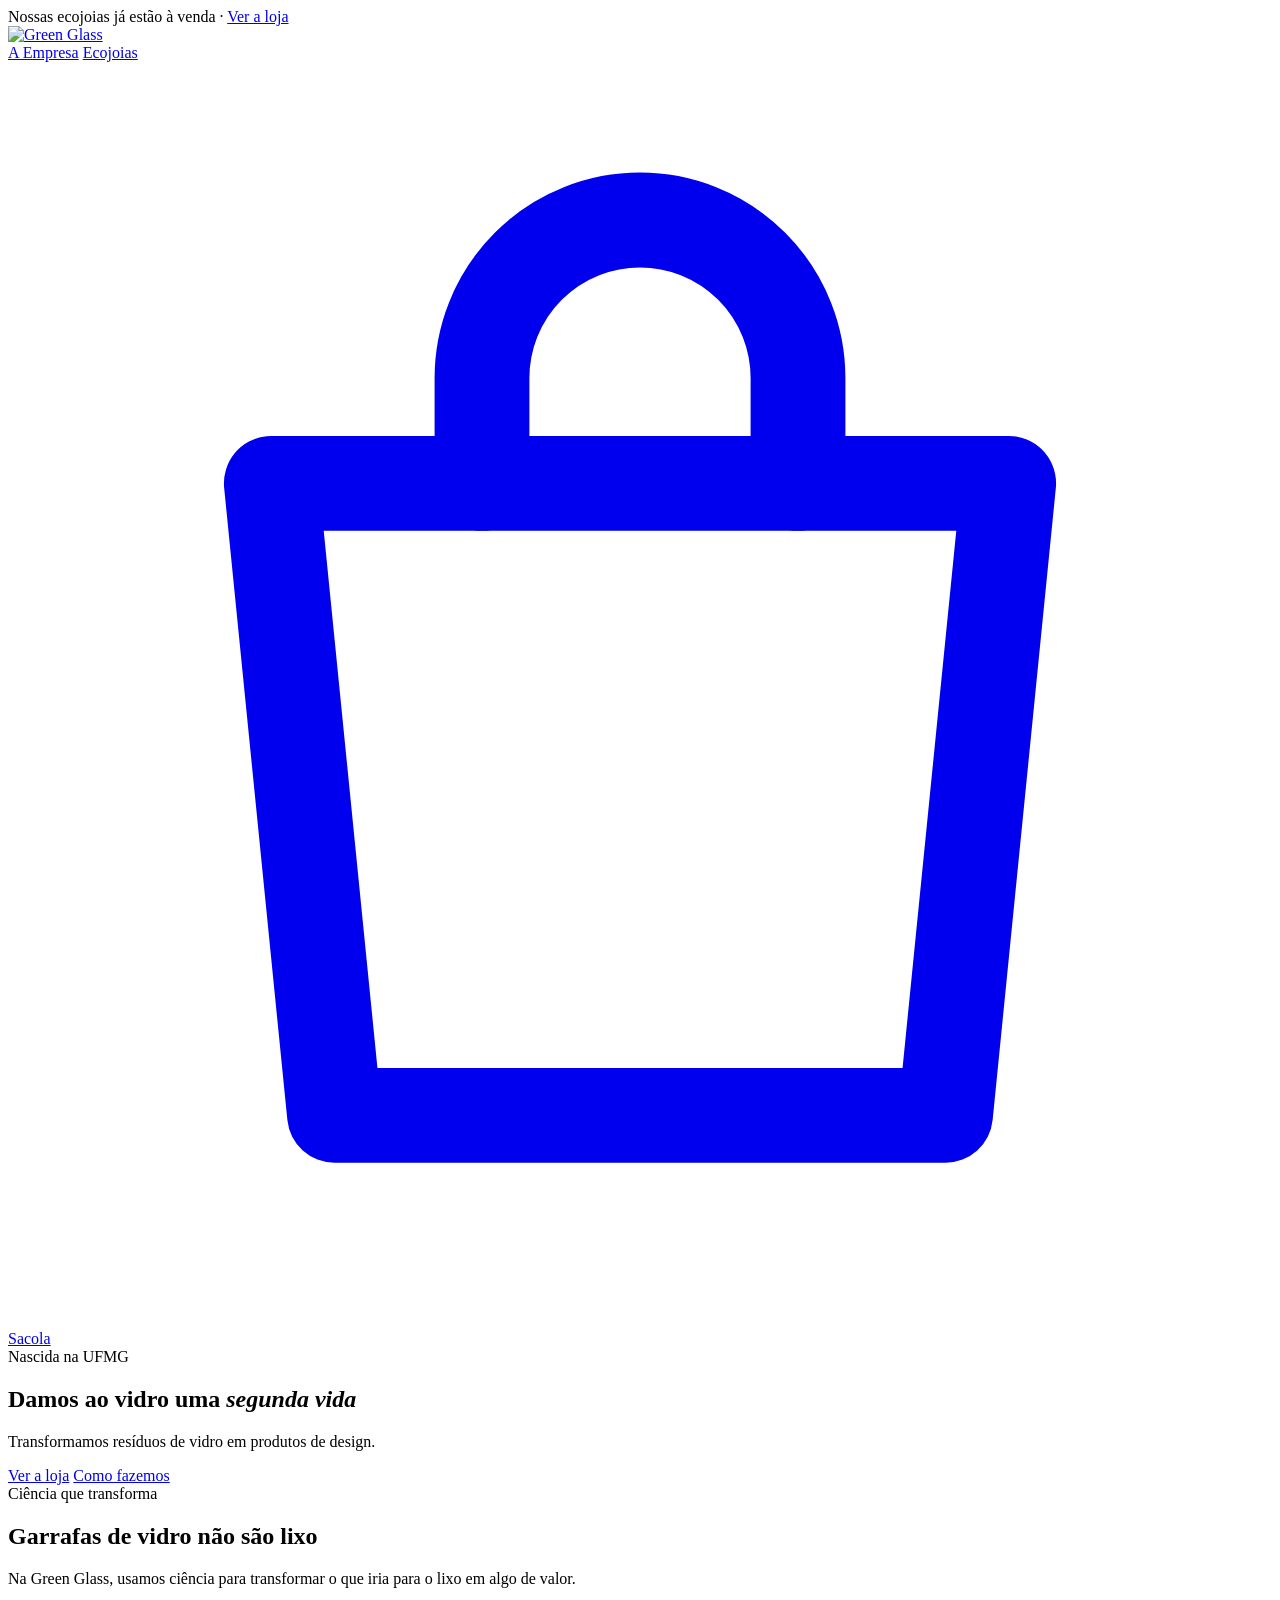
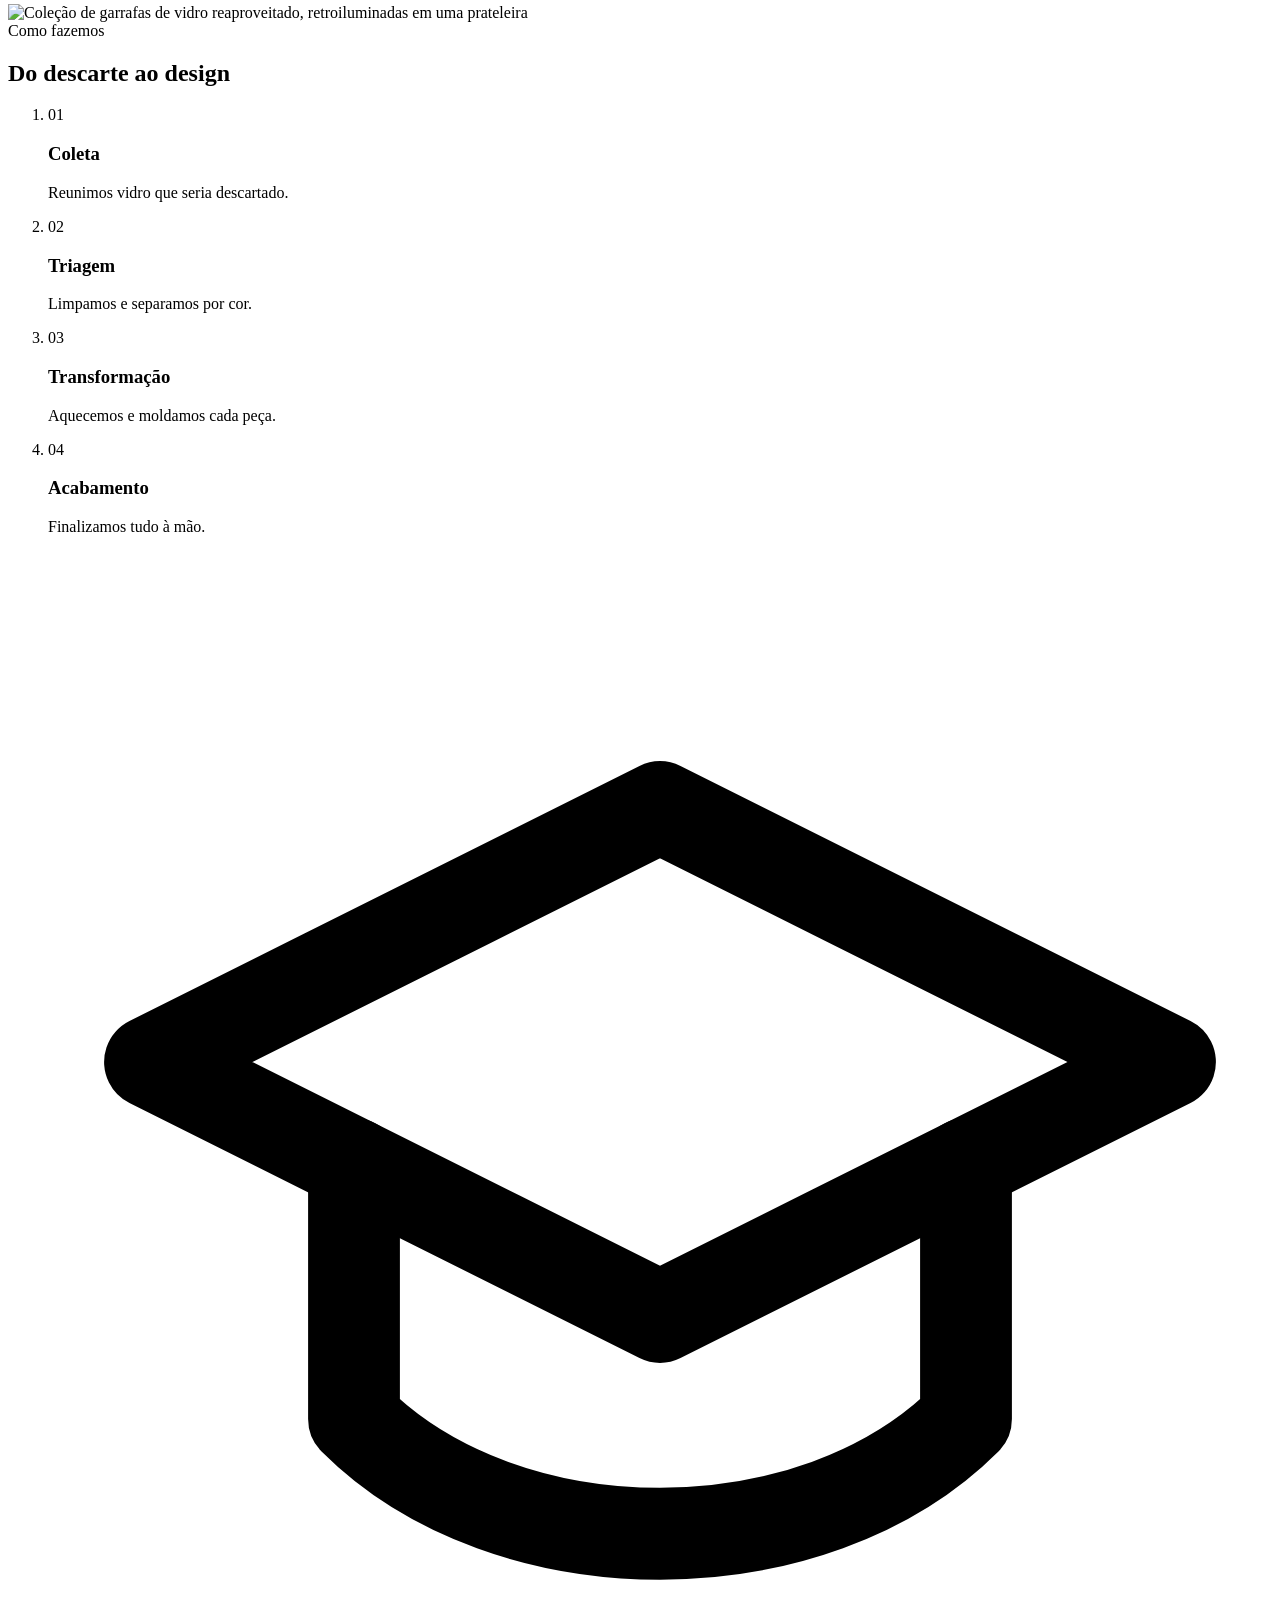
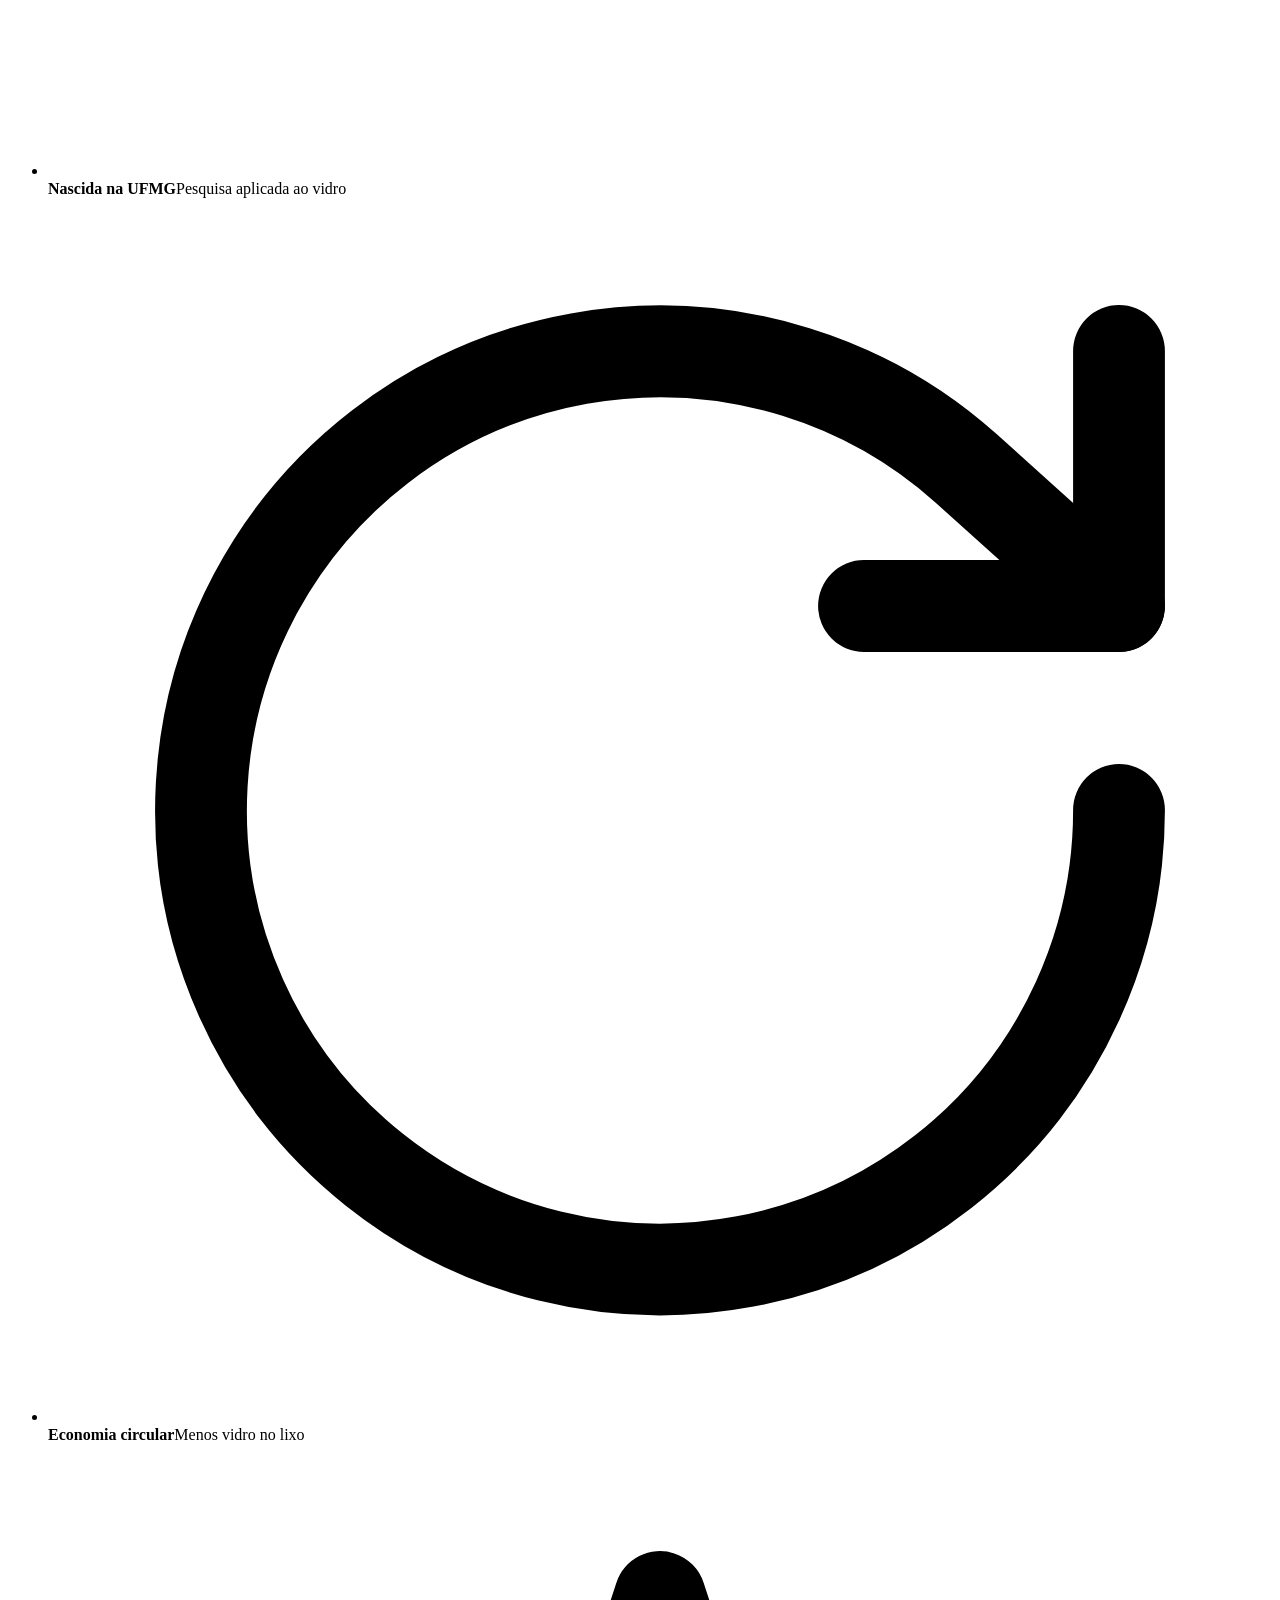
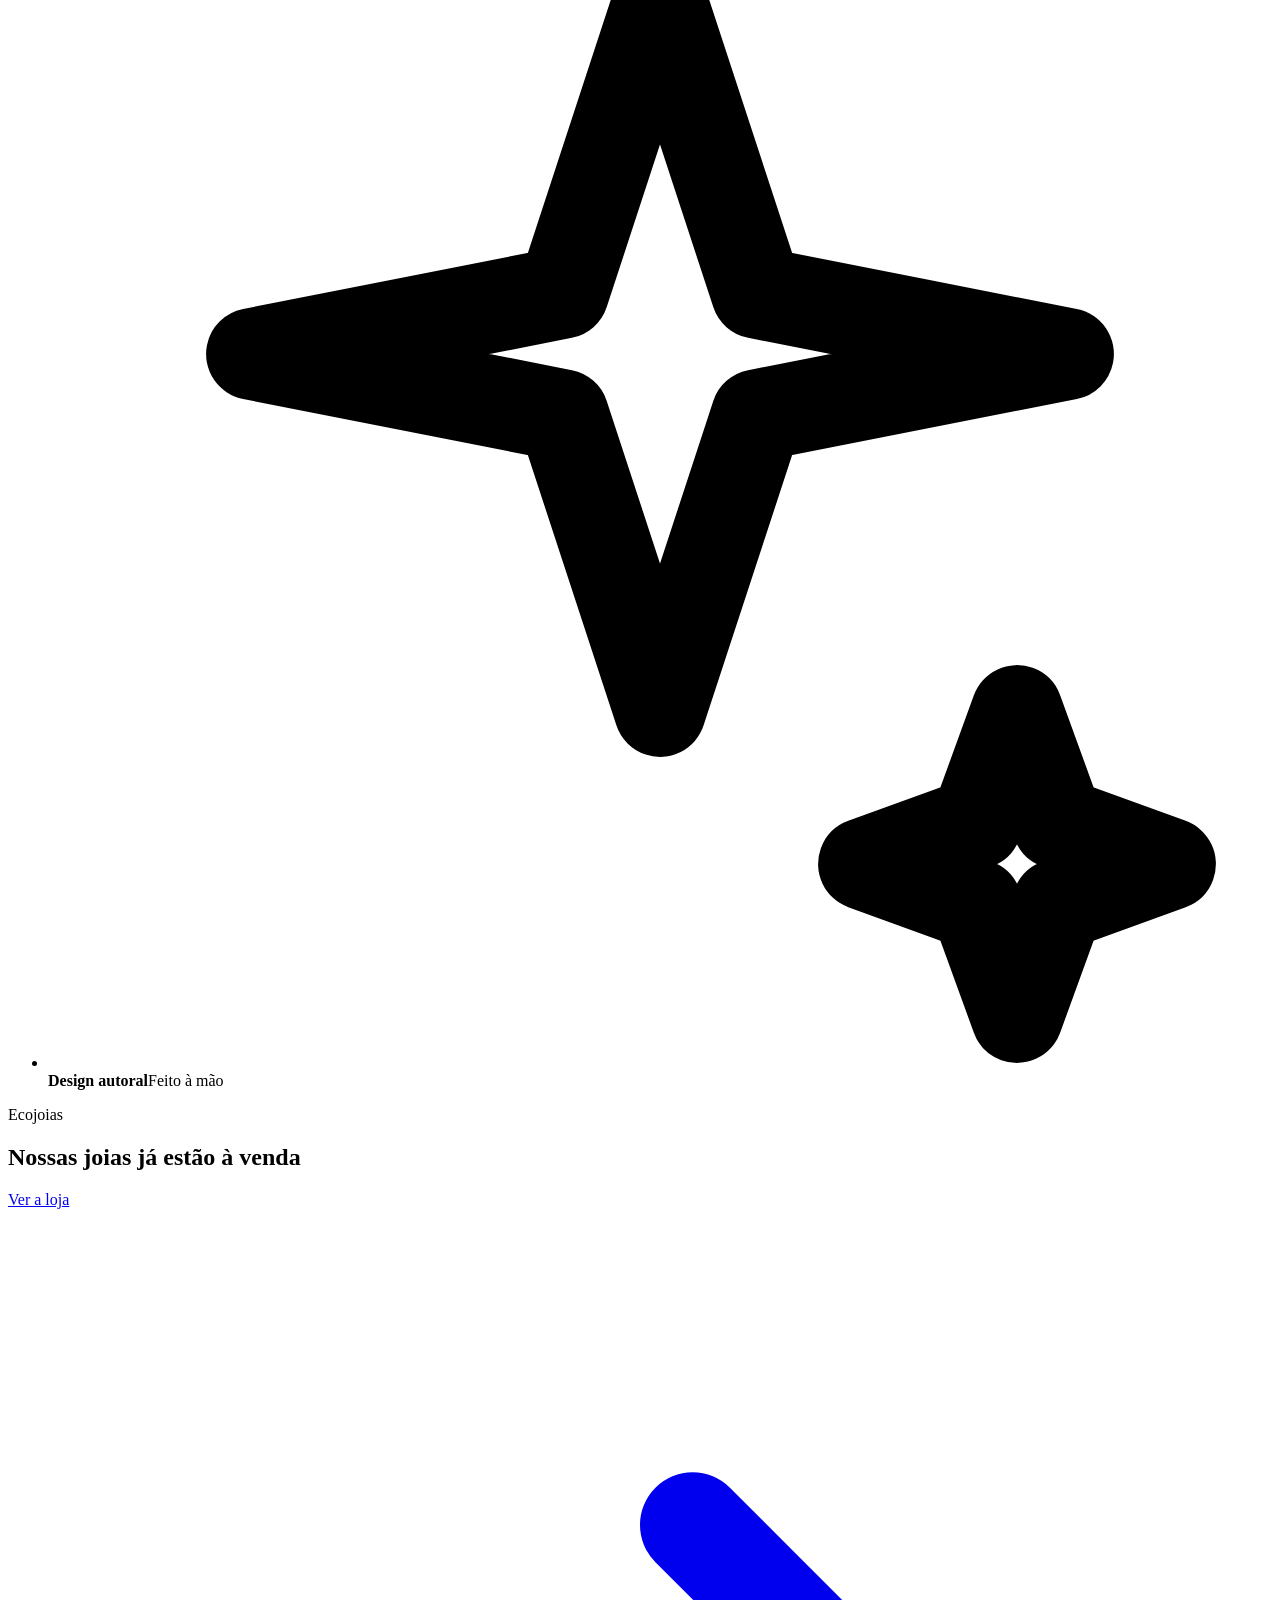
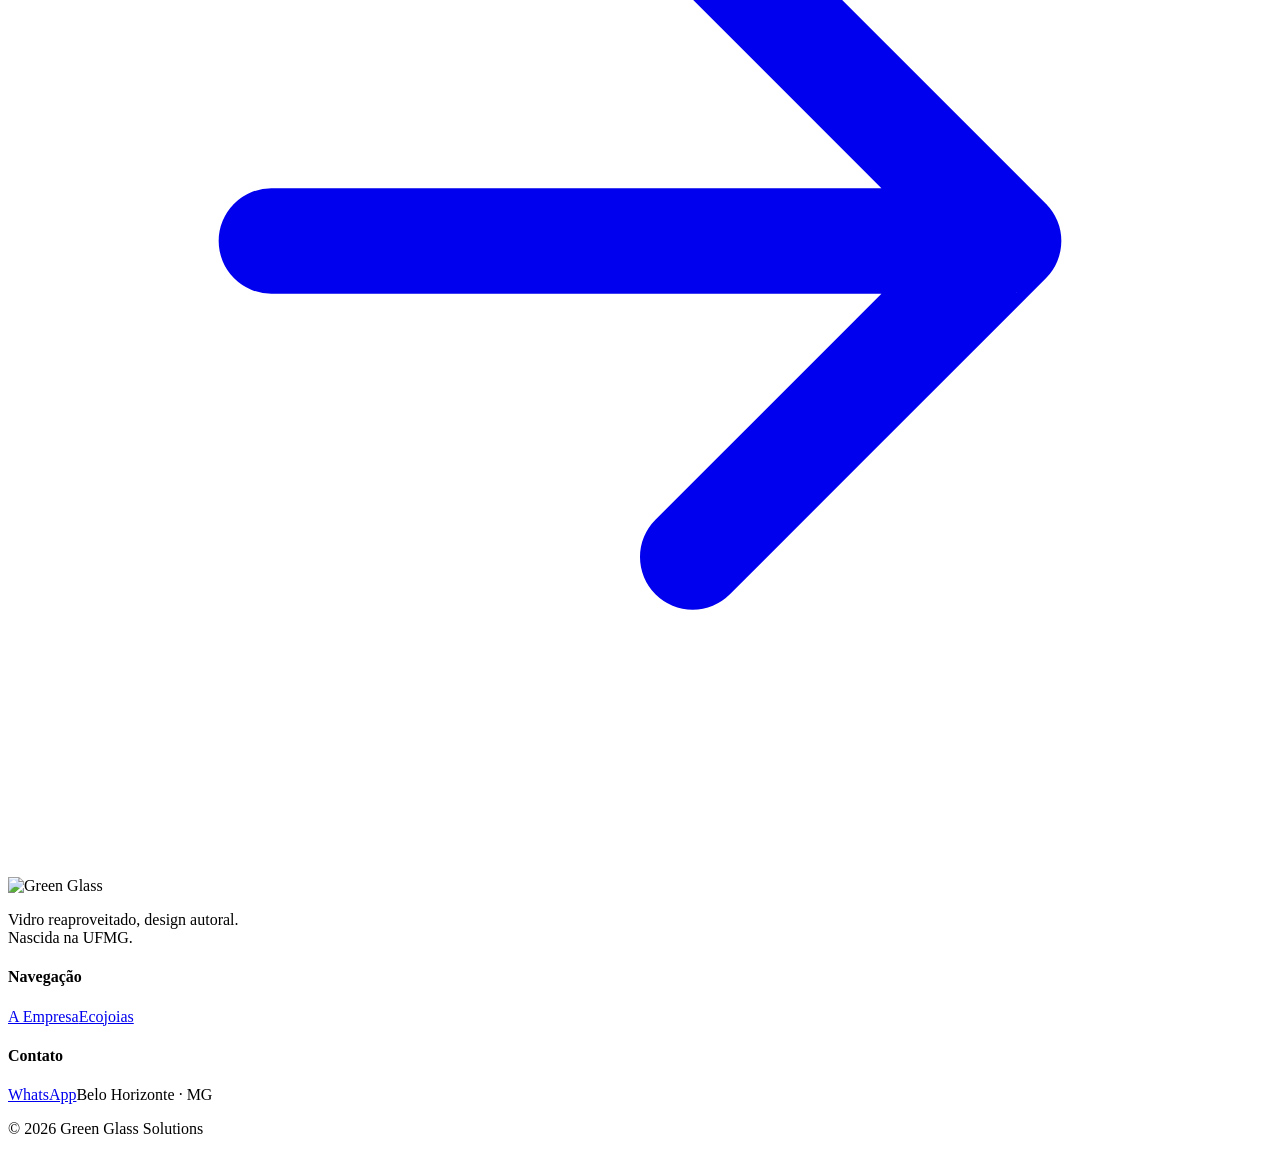
==== commit 48ef7355: "Update ecojoias.html" ====
--- a/ecojoias.html
+++ b/ecojoias.html
@@ -2,764 +2,108 @@
 <html lang="pt-BR">
 <head>
   <meta charset="UTF-8">
-  <meta name="viewport" content="width=device-width, initial-scale=1.0">
-  <title>Ecojoias em Vidro Reutilizado — Green Glass Solutions</title>
-  <meta name="description" content="Coleção autoral de ecojoias em vidro reutilizado: colares, brincos, anéis e pulseiras desenvolvidos a partir do reaproveitamento criativo do vidro.">
+  <meta name="viewport" content="width=device-width, initial-scale=1.0, viewport-fit=cover">
+  <title>Green Glass Solutions — Vidro reaproveitado, nascida na UFMG</title>
+  <meta name="description" content="A Green Glass Solutions, nascida na UFMG, transforma resíduos de vidro em produtos de design.">
   <link rel="preconnect" href="https://fonts.googleapis.com">
   <link rel="preconnect" href="https://fonts.gstatic.com" crossorigin>
   <link href="https://fonts.googleapis.com/css2?family=Cormorant+Garamond:ital,wght@0,500;0,600;1,500&family=Manjari:wght@400;700&display=swap" rel="stylesheet">
-  <style>
-/* ============================================================
-   Green Glass Solutions — identidade visual
-   Paleta: #1C3724 (verde profundo) · #3E7C4F (verde médio) · #62BC65 (verde claro)
-   Tipografia: Manjari (sans, bordas arredondadas) + Cormorant Garamond (display)
-   ============================================================ */
-
-:root {
-  --verde-profundo: #1C3724;
-  --verde-medio: #3E7C4F;
-  --verde-claro: #62BC65;
-  --creme: #F7F4EE;
-  --creme-card: #FDFCF9;
-  --tinta: #26332B;
-  --tinta-suave: #5C6B61;
-  --borda: #E4DFD4;
-  --sombra: 0 10px 30px rgba(28, 55, 36, 0.08);
-}
-
-* { margin: 0; padding: 0; box-sizing: border-box; }
-
-html { scroll-behavior: smooth; }
-
-body {
-  font-family: "Manjari", "Segoe UI", sans-serif;
-  background: var(--creme);
-  color: var(--tinta);
-  line-height: 1.7;
-  font-size: 1.05rem;
-}
-
-h1, h2, h3, .display {
-  font-family: "Cormorant Garamond", Georgia, serif;
-  font-weight: 600;
-  color: var(--verde-profundo);
-  line-height: 1.15;
-}
-
-img { max-width: 100%; display: block; }
-
-a { color: var(--verde-medio); text-decoration: none; }
-
-.container {
-  width: min(1120px, 92%);
-  margin: 0 auto;
-}
-
-/* ---------- Header ---------- */
-.site-header {
-  position: sticky;
-  top: 0;
-  z-index: 50;
-  background: rgba(253, 252, 249, 0.97);
-  -webkit-backdrop-filter: blur(8px);
-  backdrop-filter: blur(8px);
-  border-bottom: 1px solid var(--borda);
-}
-
-/* fundo sólido onde backdrop-filter não é suportado (evita "fantasma" ao rolar) */
-@supports not ((-webkit-backdrop-filter: blur(1px)) or (backdrop-filter: blur(1px))) {
-  .site-header { background: var(--creme-card); }
-}
-
-.site-header .container {
-  display: flex;
-  align-items: center;
-  justify-content: space-between;
-  padding: 0.8rem 0;
-}
-
-.brand img { height: 44px; width: auto; }
-
-.nav { display: flex; gap: 2rem; align-items: center; }
-
-.nav a {
-  color: var(--tinta);
-  font-size: 0.98rem;
-  letter-spacing: 0.04em;
-  padding-bottom: 2px;
-  border-bottom: 2px solid transparent;
-  white-space: nowrap;
-  transition: color 0.2s, border-color 0.2s;
-}
-
-.nav a:hover { color: var(--verde-medio); }
-
-.nav a.ativo {
-  color: var(--verde-medio);
-  border-color: var(--verde-claro);
-}
-
-.nav .btn-nav {
-  background: var(--verde-medio);
-  color: #fff;
-  padding: 0.55rem 1.3rem;
-  border-radius: 999px;
-  border-bottom: none;
-  transition: background 0.2s;
-}
-
-.nav .btn-nav:hover { background: var(--verde-profundo); color: #fff; }
-
-/* ---------- Hero ---------- */
-.hero {
-  position: relative;
-  background:
-    radial-gradient(ellipse at 15% 20%, rgba(98, 188, 101, 0.25), transparent 55%),
-    radial-gradient(ellipse at 85% 80%, rgba(62, 124, 79, 0.5), transparent 60%),
-    linear-gradient(150deg, #17301F 0%, var(--verde-profundo) 45%, #2A5238 100%);
-  color: #fff;
-  overflow: hidden;
-}
-
-.hero::after {
-  content: "";
-  position: absolute;
-  inset: 0;
-  background-image: radial-gradient(rgba(255,255,255,0.05) 1px, transparent 1px);
-  background-size: 26px 26px;
-  pointer-events: none;
-}
-
-.hero .container {
-  position: relative;
-  z-index: 1;
-  padding: 6.5rem 0 7rem;
-  max-width: 780px;
-  text-align: center;
-}
-
-.hero .selo {
-  display: inline-block;
-  border: 1px solid rgba(255, 255, 255, 0.35);
-  border-radius: 999px;
-  padding: 0.45rem 1.2rem 0.3rem;
-  font-size: 0.82rem;
-  letter-spacing: 0.18em;
-  text-transform: uppercase;
-  color: #DDEEDD;
-  margin-bottom: 1.6rem;
-}
-
-.hero h1 {
-  color: #fff;
-  font-size: clamp(2.6rem, 6vw, 4.2rem);
-  margin-bottom: 1.2rem;
-}
-
-.hero h1 em {
-  font-style: italic;
-  color: #A9E3AB;
-}
-
-.hero p {
-  color: #E8F1E8;
-  font-size: 1.15rem;
-  max-width: 620px;
-  margin: 0 auto 2.4rem;
-}
-
-.hero-acoes { display: flex; gap: 1rem; justify-content: center; flex-wrap: wrap; }
-
-.btn {
-  display: inline-block;
-  padding: 0.85rem 2rem 0.7rem;
-  border-radius: 999px;
-  font-size: 1rem;
-  letter-spacing: 0.03em;
-  transition: transform 0.2s, background 0.2s, color 0.2s;
-}
-
-.btn-primario { background: var(--verde-claro); color: var(--verde-profundo); font-weight: 700; }
-.btn-primario:hover { background: #7ACC7D; transform: translateY(-2px); }
-
-.btn-contorno { border: 1.5px solid rgba(255,255,255,0.6); color: #fff; }
-.btn-contorno:hover { background: rgba(255,255,255,0.12); transform: translateY(-2px); }
-
-/* Hero com foto (página ecojoias) */
-.hero-foto {
-  position: relative;
-  color: #fff;
-}
-
-.hero-foto .foto-fundo {
-  position: absolute;
-  inset: 0;
-  background-size: cover;
-  background-position: center 30%;
-}
-
-.hero-foto .foto-fundo::after {
-  content: "";
-  position: absolute;
-  inset: 0;
-  background: linear-gradient(160deg, rgba(23, 48, 31, 0.88) 20%, rgba(28, 55, 36, 0.6) 60%, rgba(28, 55, 36, 0.75) 100%);
-}
-
-.hero-foto .container {
-  position: relative;
-  z-index: 1;
-  padding: 6.5rem 0 7rem;
-  max-width: 820px;
-  text-align: center;
-}
-
-/* ---------- Seções ---------- */
-.secao { padding: 5.5rem 0; }
-
-.secao-creme { background: var(--creme); }
-.secao-branca { background: var(--creme-card); border-top: 1px solid var(--borda); border-bottom: 1px solid var(--borda); }
-.secao-verde { background: var(--verde-profundo); color: #E8F1E8; }
-.secao-verde h2 { color: #fff; }
-
-.cabecalho-secao { text-align: center; max-width: 680px; margin: 0 auto 3.2rem; }
-
-.cabecalho-secao .rotulo {
-  display: block;
-  font-size: 0.8rem;
-  letter-spacing: 0.22em;
-  text-transform: uppercase;
-  color: var(--verde-medio);
-  margin-bottom: 0.8rem;
-}
-
-.secao-verde .rotulo { color: var(--verde-claro); }
-
-.cabecalho-secao h2 { font-size: clamp(2rem, 4.5vw, 3rem); margin-bottom: 1rem; }
-
-.cabecalho-secao .fio {
-  width: 56px;
-  height: 2px;
-  background: var(--verde-claro);
-  margin: 1.2rem auto 0;
-}
-
-/* ---------- Grades e cartões ---------- */
-.grade-2 { display: grid; grid-template-columns: 1fr 1fr; gap: 3.5rem; align-items: center; }
-.grade-3 { display: grid; grid-template-columns: repeat(3, 1fr); gap: 1.6rem; }
-.grade-4 { display: grid; grid-template-columns: repeat(4, 1fr); gap: 1.6rem; }
-
-.cartao {
-  background: var(--creme-card);
-  border: 1px solid var(--borda);
-  border-radius: 18px;
-  padding: 2.2rem 1.8rem;
-  box-shadow: var(--sombra);
-}
-
-.cartao .icone {
-  width: 52px;
-  height: 52px;
-  border-radius: 50%;
-  background: rgba(98, 188, 101, 0.16);
-  display: flex;
-  align-items: center;
-  justify-content: center;
-  font-size: 1.5rem;
-  margin-bottom: 1.2rem;
-}
-
-.cartao h3 { font-size: 1.45rem; margin-bottom: 0.6rem; }
-
-.cartao p { color: var(--tinta-suave); font-size: 0.98rem; }
-
-/* Lista de impactos */
-.lista-check { list-style: none; display: grid; gap: 0.9rem; }
-
-.lista-check li { display: flex; gap: 0.8rem; align-items: flex-start; }
-
-.lista-check li::before {
-  content: "✦";
-  color: var(--verde-claro);
-  flex-shrink: 0;
-  margin-top: 0.15rem;
-}
-
-/* ---------- Produtos ---------- */
-.colecao { padding: 4.2rem 0; }
-
-.colecao + .colecao { border-top: 1px solid var(--borda); }
-
-.colecao-titulo { text-align: center; margin-bottom: 2.6rem; }
-
-.colecao-titulo h3 { font-size: clamp(1.8rem, 3.5vw, 2.4rem); }
-
-.colecao-titulo p { color: var(--tinta-suave); max-width: 560px; margin: 0.5rem auto 0; }
-
-.grade-produtos {
-  display: grid;
-  grid-template-columns: repeat(4, 1fr);
-  gap: 1.6rem;
-}
-
-.produto {
-  background: #fff;
-  border: 1px solid var(--borda);
-  border-radius: 16px;
-  overflow: hidden;
-  box-shadow: var(--sombra);
-  transition: transform 0.25s, box-shadow 0.25s;
-}
-
-.produto:hover {
-  transform: translateY(-6px);
-  box-shadow: 0 18px 40px rgba(28, 55, 36, 0.14);
-}
-
-.produto img { aspect-ratio: 1 / 0.92; object-fit: cover; width: 100%; }
-
-.produto figcaption { padding: 1.1rem 1.2rem 1.2rem; }
-
-.produto .modelo {
-  font-size: 0.75rem;
-  letter-spacing: 0.16em;
-  text-transform: uppercase;
-  color: var(--verde-medio);
-  display: block;
-  margin-bottom: 0.25rem;
-}
-
-.produto .nome {
-  font-family: "Cormorant Garamond", Georgia, serif;
-  font-size: 1.3rem;
-  font-weight: 600;
-  color: var(--verde-profundo);
-}
-
-/* ---------- Destaque ecojoias (home) ---------- */
-.destaque-foto {
-  border-radius: 20px;
-  overflow: hidden;
-  box-shadow: 0 24px 60px rgba(28, 55, 36, 0.22);
-}
-
-/* Painel de marca (home — sem fotos de joias) */
-.painel-marca {
-  position: relative;
-  border-radius: 20px;
-  padding: 3rem 2.4rem;
-  background:
-    radial-gradient(ellipse at 20% 15%, rgba(98, 188, 101, 0.35), transparent 55%),
-    linear-gradient(150deg, #17301F 0%, var(--verde-profundo) 55%, #2A5238 100%);
-  color: #fff;
-  overflow: hidden;
-  box-shadow: 0 24px 60px rgba(28, 55, 36, 0.22);
-}
-
-.painel-marca::after {
-  content: "";
-  position: absolute;
-  inset: 0;
-  background-image: radial-gradient(rgba(255,255,255,0.06) 1px, transparent 1px);
-  background-size: 24px 24px;
-  pointer-events: none;
-}
-
-.painel-logo { height: 46px; width: auto; margin-bottom: 1.6rem; position: relative; z-index: 1; }
-
-.painel-frase {
-  position: relative;
-  z-index: 1;
-  font-family: "Cormorant Garamond", Georgia, serif;
-  font-size: 2.2rem;
-  line-height: 1.15;
-  color: #fff;
-  margin-bottom: 2.2rem;
-}
-
-.painel-numeros {
-  position: relative;
-  z-index: 1;
-  display: grid;
-  grid-template-columns: repeat(3, 1fr);
-  gap: 1rem;
-  border-top: 1px solid rgba(255,255,255,0.18);
-  padding-top: 1.6rem;
-}
-
-.painel-numeros strong {
-  display: block;
-  font-family: "Cormorant Garamond", Georgia, serif;
-  font-size: 1.9rem;
-  color: #A9E3AB;
-  line-height: 1;
-}
-
-.painel-numeros span {
-  font-size: 0.82rem;
-  color: #D3E4D4;
-  letter-spacing: 0.02em;
-}
-
-.paleta { display: flex; gap: 0.9rem; margin-top: 1.6rem; }
-
-.paleta span {
-  width: 54px;
-  height: 54px;
-  border-radius: 50%;
-  border: 3px solid #fff;
-  box-shadow: 0 4px 12px rgba(28, 55, 36, 0.2);
-}
-
-/* ---------- Card de impacto: garrafas ---------- */
-.card-garrafas {
-  position: relative;
-  background: linear-gradient(160deg, #17301F 0%, var(--verde-profundo) 55%, #132619 100%);
-  border-radius: 22px;
-  overflow: hidden;
-  box-shadow: 0 26px 64px rgba(28, 55, 36, 0.30);
-  color: #E8F1E8;
-}
-
-.card-garrafas-texto {
-  padding: 3.2rem 3.2rem 1rem;
-  max-width: 700px;
-  position: relative;
-  z-index: 2;
-}
-
-.card-garrafas-texto .rotulo {
-  display: block;
-  font-size: 0.8rem;
-  letter-spacing: 0.22em;
-  text-transform: uppercase;
-  color: var(--verde-claro);
-  margin-bottom: 0.7rem;
-}
-
-.card-garrafas-texto h2 {
-  color: #fff;
-  font-size: clamp(1.9rem, 4vw, 2.9rem);
-  margin-bottom: 1rem;
-}
-
-.card-garrafas-texto p {
-  color: #D9E7DA;
-  font-size: 1.1rem;
-  max-width: 620px;
-}
-
-.card-garrafas-visual img {
-  width: 100%;
-  height: auto;
-  display: block;
-  margin-top: -0.5rem;
-}
-
-@media (max-width: 560px) {
-  .card-garrafas-texto { padding: 2.2rem 1.6rem 0.8rem; }
-  .card-garrafas-texto p { font-size: 1.02rem; }
-}
-
-/* ---------- CTA ---------- */
-.cta-faixa { text-align: center; }
-
-.cta-faixa p { max-width: 560px; margin: 0 auto 2rem; color: #DDEBDD; }
-
-/* ---------- Footer ---------- */
-.site-footer {
-  background: #142819;
-  color: #B9CCBB;
-  padding: 3.5rem 0 2rem;
-  font-size: 0.95rem;
-}
-
-.site-footer .topo {
-  display: flex;
-  justify-content: space-between;
-  align-items: flex-start;
-  gap: 2rem;
-  flex-wrap: wrap;
-  padding-bottom: 2rem;
-  border-bottom: 1px solid rgba(255,255,255,0.12);
-  margin-bottom: 1.6rem;
-}
-
-.site-footer img { height: 40px; width: auto; margin-bottom: 0.8rem; }
-
-.site-footer h4 {
-  color: #fff;
-  font-size: 0.85rem;
-  letter-spacing: 0.18em;
-  text-transform: uppercase;
-  margin-bottom: 0.8rem;
-}
-
-.site-footer a { color: #A9E3AB; }
-.site-footer a:hover { text-decoration: underline; }
-
-.site-footer .creditos { text-align: center; font-size: 0.85rem; color: #7E947F; }
-
-/* ---------- Responsivo ---------- */
-@media (max-width: 900px) {
-  .grade-produtos, .grade-4 { grid-template-columns: repeat(2, 1fr); }
-  .grade-3 { grid-template-columns: 1fr; }
-  .grade-2 { grid-template-columns: 1fr; gap: 2.2rem; }
-}
-
-@media (max-width: 560px) {
-  .grade-produtos, .grade-4 { grid-template-columns: 1fr; }
-  .hero .container, .hero-foto .container { padding: 4.5rem 0 5rem; }
-
-  /* Cabeçalho empilhado: logo em cima, menu centralizado embaixo */
-  .site-header .container {
-    flex-direction: column;
-    gap: 0.7rem;
-    padding: 0.7rem 0;
-  }
-  .brand img { height: 40px; }
-  .nav {
-    width: 100%;
-    justify-content: center;
-    gap: 1.2rem;
-    font-size: 0.92rem;
-  }
-  .nav a { font-size: 0.92rem; }
-  .nav .btn-nav { padding: 0.45rem 1rem; }
-}
-
-@media (max-width: 360px) {
-  .nav { gap: 0.8rem; }
-  .nav a { font-size: 0.86rem; }
-}
-
-</style>
+  <link rel="stylesheet" href="css/style.css?v=3">
 </head>
 <body>
 
+  <div class="aviso">Nossas ecojoias já estão à venda · <a href="ecojoias.html">Ver a loja</a></div>
+
   <header class="site-header">
     <div class="container">
-      <a class="brand" href="index.html" aria-label="Green Glass Solutions">
-        <img src="[data-uri]" alt="Green Glass">
+      <a class="brand" href="index.html" aria-label="Green Glass Solutions — página inicial">
+        <img src="img/logo.png?v=2" alt="Green Glass">
       </a>
-      <nav class="nav">
-        <a href="index.html">A Empresa</a>
-        <a href="ecojoias.html" class="ativo">Ecojoias</a>
-        <a href="#colecoes" class="btn-nav">Ver coleções</a>
+      <nav class="nav" aria-label="Principal">
+        <a href="index.html" class="ativo" aria-current="page">A Empresa</a>
+        <a href="ecojoias.html">Ecojoias</a>
       </nav>
+      <a class="btn-sacola" href="ecojoias.html#sacola">
+        <svg viewBox="0 0 24 24" fill="none" stroke="currentColor" stroke-width="1.8" stroke-linecap="round" stroke-linejoin="round" aria-hidden="true"><path d="M5 8h14l-1.2 12H6.2L5 8z"/><path d="M9 8V6a3 3 0 0 1 6 0v2"/></svg>
+        Sacola <span class="contador" data-contador hidden>0</span>
+      </a>
     </div>
   </header>
 
   <main>
 
     <!-- Hero -->
-    <section class="hero-foto">
-      <div class="foto-fundo" style="background-image:url('[data-uri]');"></div>
+    <section class="hero">
       <div class="container">
-        <span class="selo">Coleção autoral</span>
-        <h1 style="color:#fff;font-size:clamp(2.4rem,5.5vw,4rem);margin-bottom:1.2rem;">
-          Ecojoias em <em style="color:#A9E3AB;">Vidro Reutilizado</em>
-        </h1>
-        <p style="color:#E8F1E8;font-size:1.15rem;max-width:640px;margin:0 auto 2.4rem;">
-          Design sustentável, economia circular e impacto socioambiental.
-          Cada peça é única, desenvolvida a partir do reaproveitamento criativo do vidro.
-        </p>
+        <span class="selo">Nascida na UFMG</span>
+        <h1>Damos ao vidro uma <em>segunda vida</em></h1>
+        <p>Transformamos resíduos de vidro em produtos de design.</p>
         <div class="hero-acoes">
-          <a class="btn btn-primario" href="#colecoes">Explorar as coleções</a>
+          <a class="btn btn-claro" href="ecojoias.html">Ver a loja</a>
+          <a class="btn btn-contorno" href="#processo">Como fazemos</a>
         </div>
       </div>
     </section>
 
-    <!-- Introdução -->
-    <section class="secao secao-branca">
+    <!-- Garrafas -->
+    <section class="secao">
       <div class="container">
-        <div class="cabecalho-secao">
-          <span class="rotulo">Sobre a coleção</span>
-          <h2>Vidro reutilizado, valor renovado</h2>
-          <div class="fio"></div>
-        </div>
-        <div class="grade-3">
-          <article class="cartao">
-            <div class="icone">🍃</div>
-            <h3>Peças autorais</h3>
-            <p>As peças unem design autoral, experimentação material e
-              responsabilidade socioambiental — nenhuma é igual à outra.</p>
-          </article>
-          <article class="cartao">
-            <div class="icone">♻️</div>
-            <h3>Matéria-prima recuperada</h3>
-            <p>Todo o vidro utilizado é reaproveitado de resíduos que seriam
-              descartados, transformado em produtos de valor estético e cultural.</p>
-          </article>
-          <article class="cartao">
-            <div class="icone">✨</div>
-            <h3>Acabamento artesanal</h3>
-            <p>Colares, brincos, anéis e pulseiras finalizados à mão, com metais e
-              cordões selecionados para valorizar cada fragmento de vidro.</p>
-          </article>
-        </div>
+        <article class="card-garrafas">
+          <div class="card-garrafas-texto">
+            <span class="rotulo">Ciência que transforma</span>
+            <h2>Garrafas de vidro não são lixo</h2>
+            <p>Na Green Glass, usamos ciência para transformar o que iria para o lixo em algo de valor.</p>
+          </div>
+          <img src="img/garrafas.svg" alt="Coleção de garrafas de vidro reaproveitado, retroiluminadas em uma prateleira">
+        </article>
       </div>
     </section>
 
-    <!-- Coleções -->
-    <section id="colecoes">
-
-      <!-- Luz Transparente -->
-      <div class="colecao secao-creme">
-        <div class="container">
-          <div class="colecao-titulo">
-            <span class="rotulo" style="display:block;font-size:0.8rem;letter-spacing:0.22em;text-transform:uppercase;color:var(--verde-medio);margin-bottom:0.6rem;">Coleção</span>
-            <h3 class="display">Luz Transparente</h3>
-            <p>A pureza do vidro incolor em peças que capturam e devolvem a luz.</p>
-          </div>
-          <div class="grade-produtos">
-            <figure class="produto">
-              <img src="[data-uri]" alt="Colar Halo Transparente — argola de vidro incolor em cordão de couro preto">
-              <figcaption><span class="modelo">Modelo 20</span><span class="nome">Colar Halo Transparente</span></figcaption>
-            </figure>
-            <figure class="produto">
-              <img src="[data-uri]" alt="Pulseira Orbe Verde — esfera de vidro esverdeado em aro de metal envelhecido">
-              <figcaption><span class="modelo">Modelo 21</span><span class="nome">Pulseira Orbe Verde</span></figcaption>
-            </figure>
-            <figure class="produto">
-              <img src="[data-uri]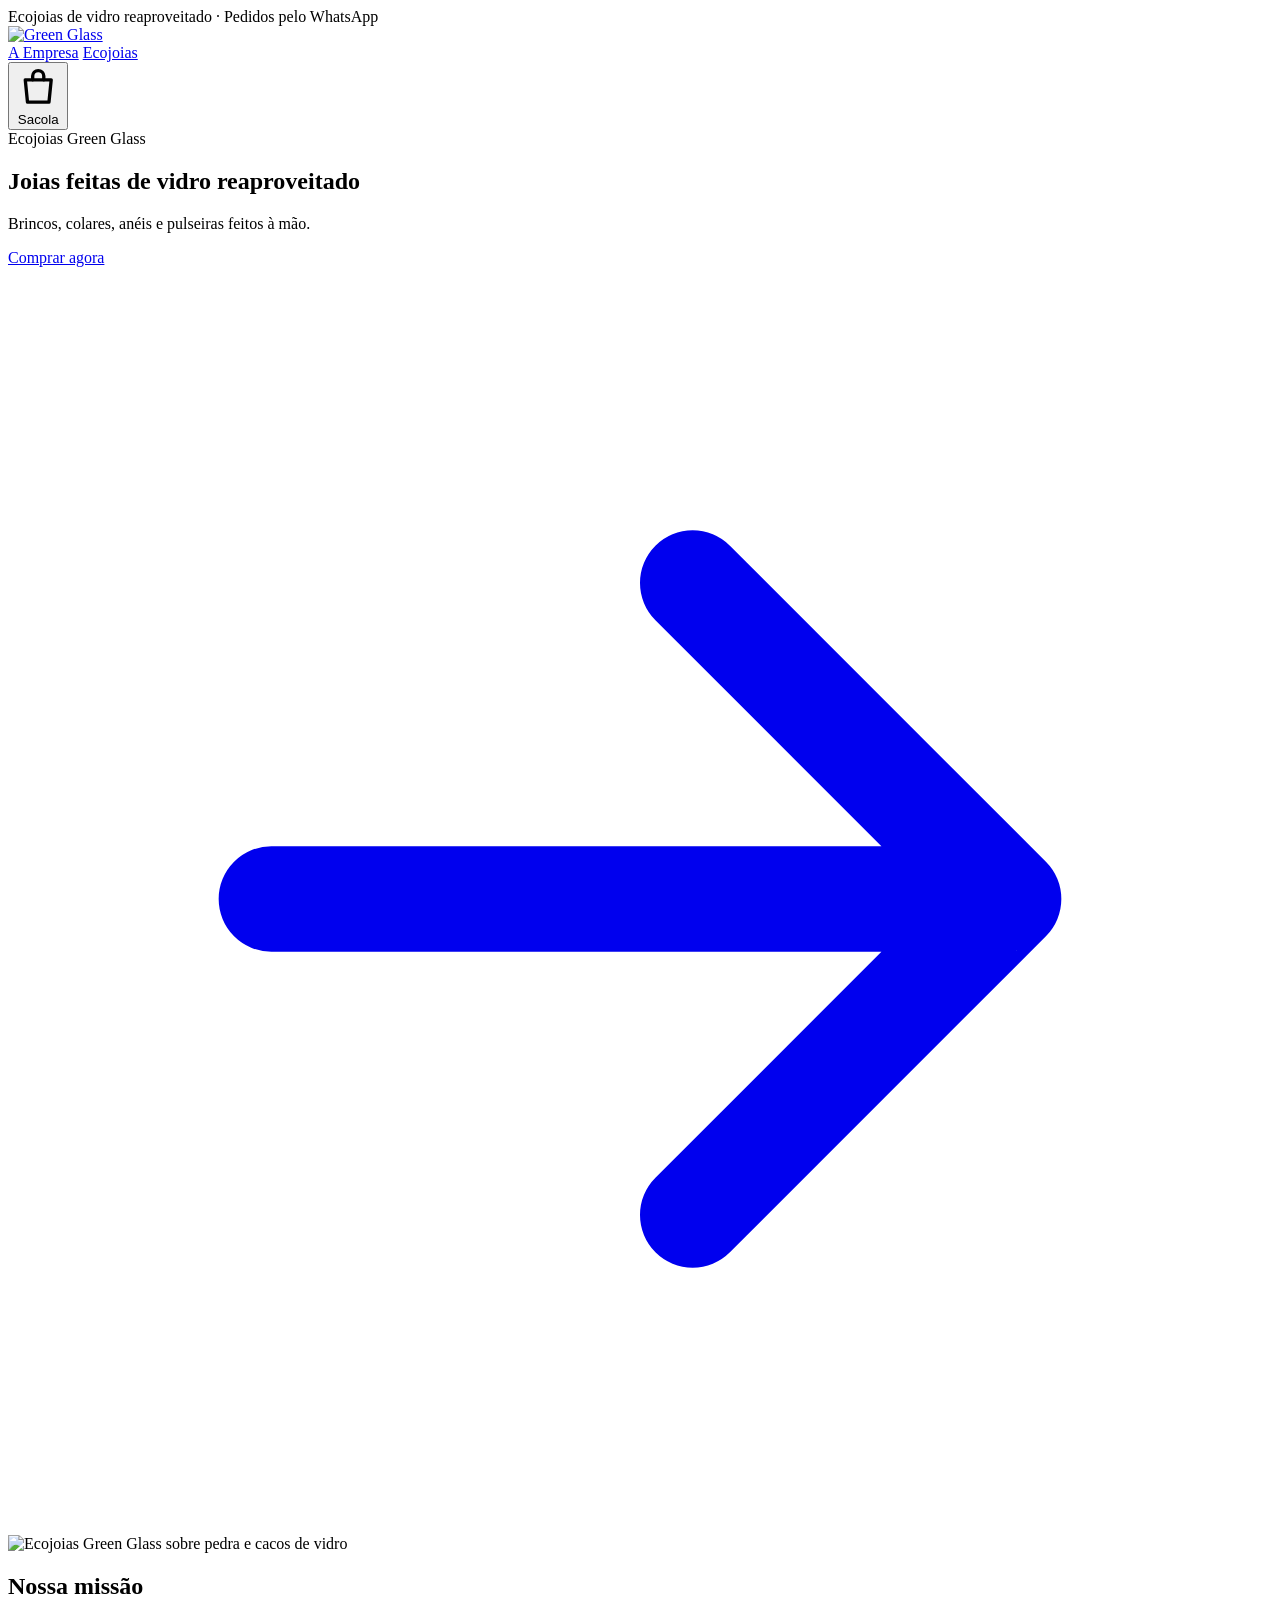
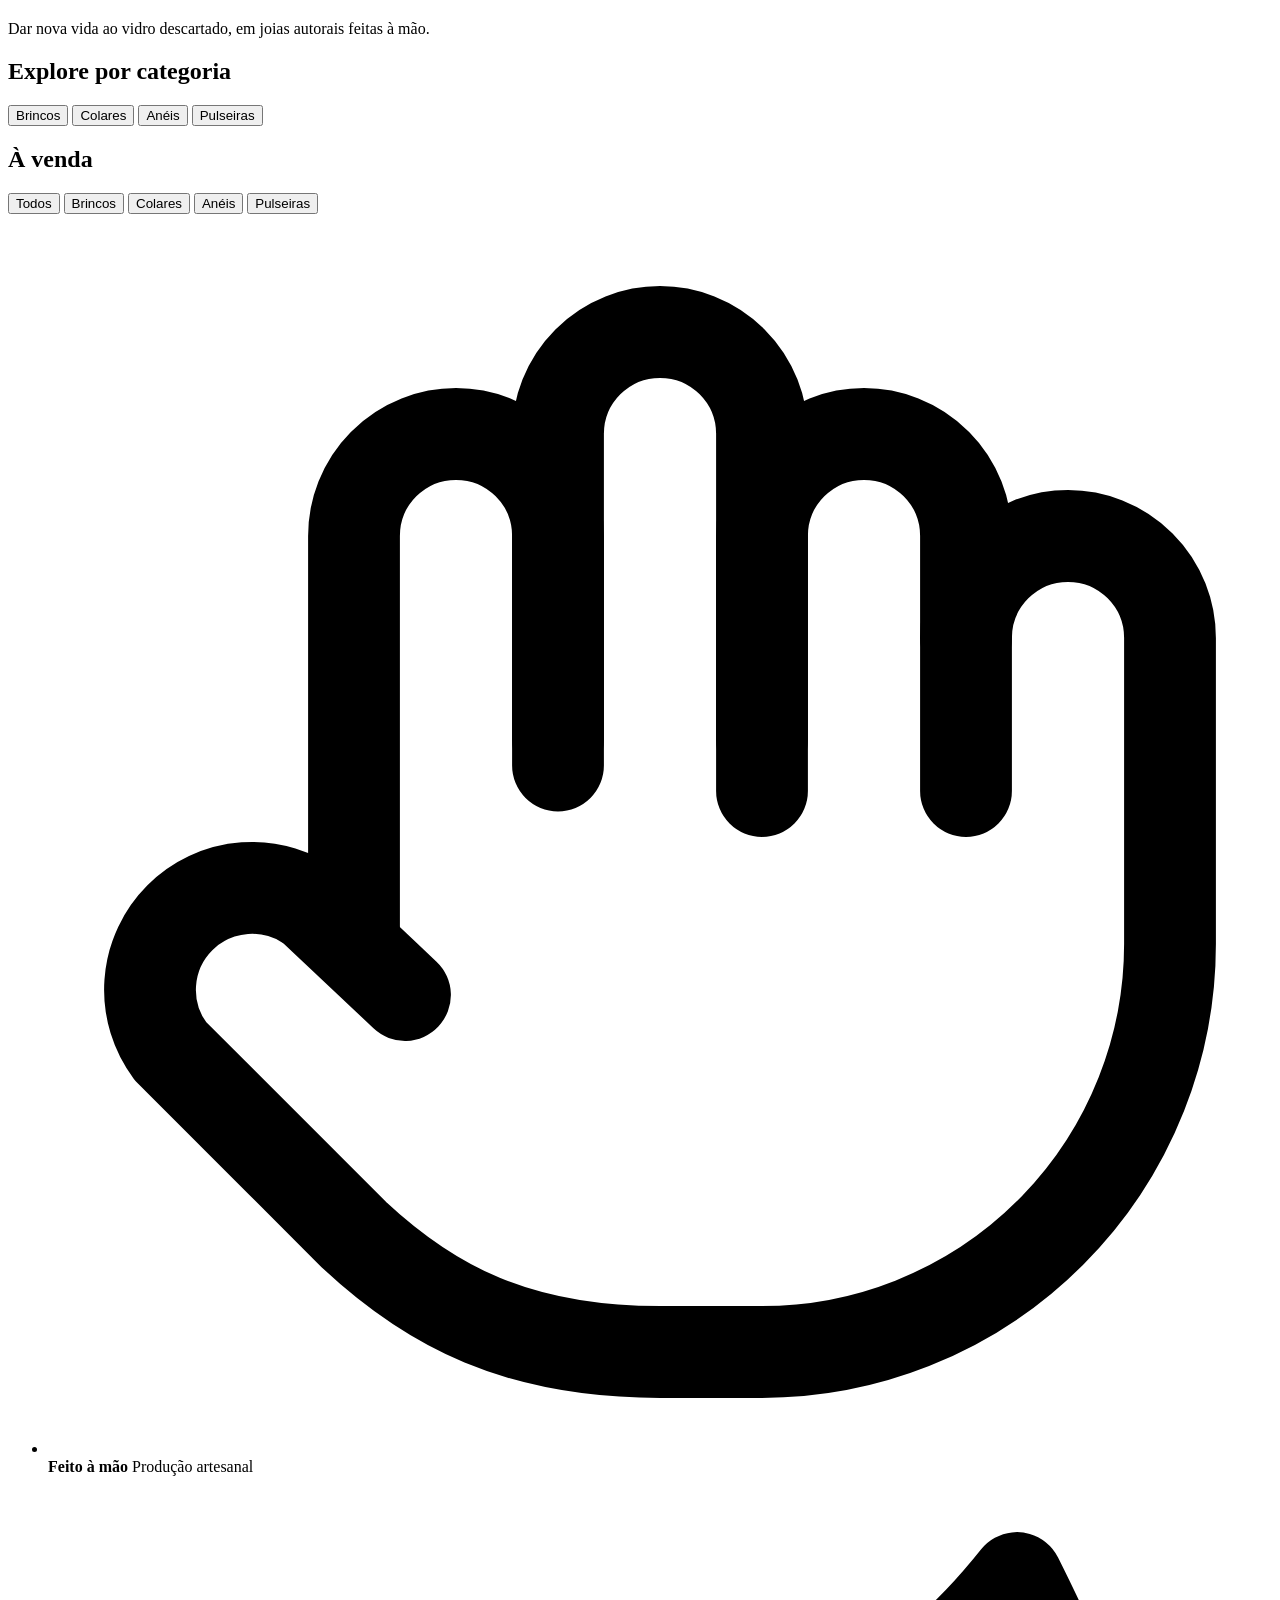
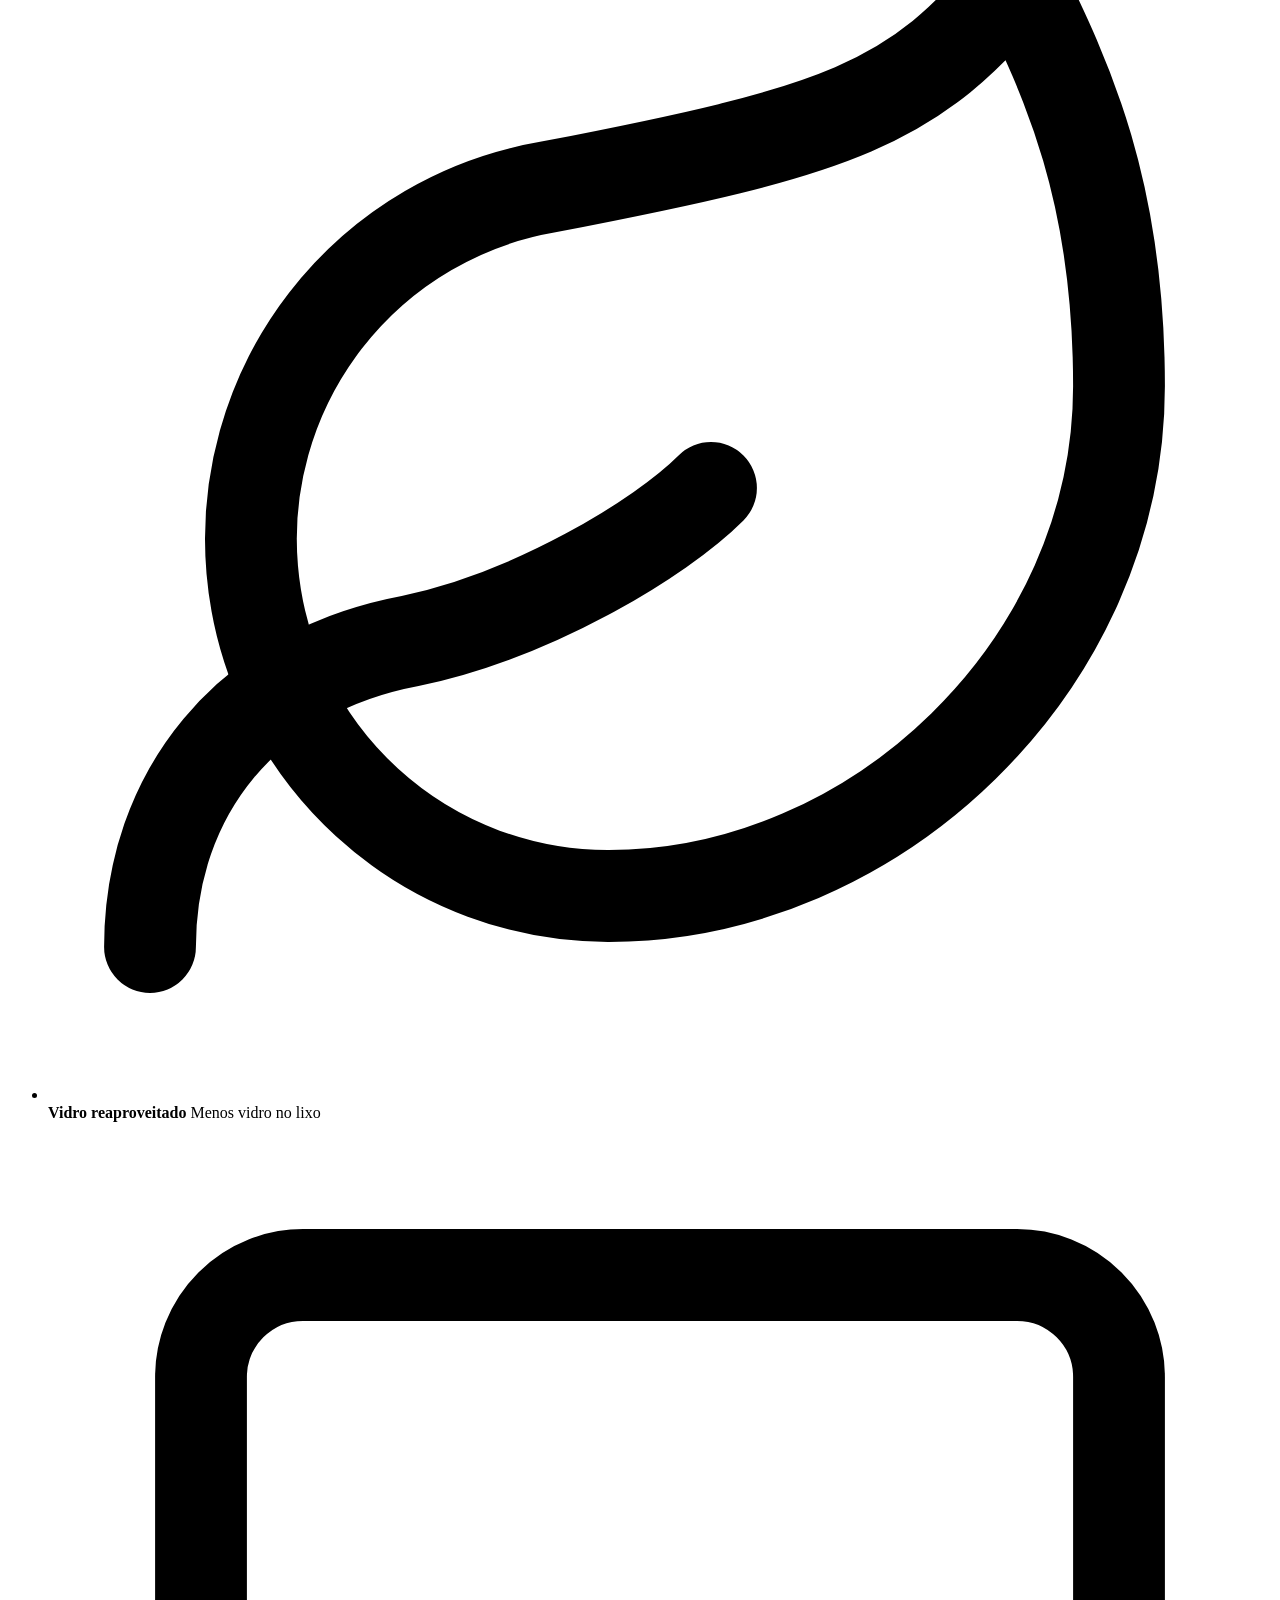
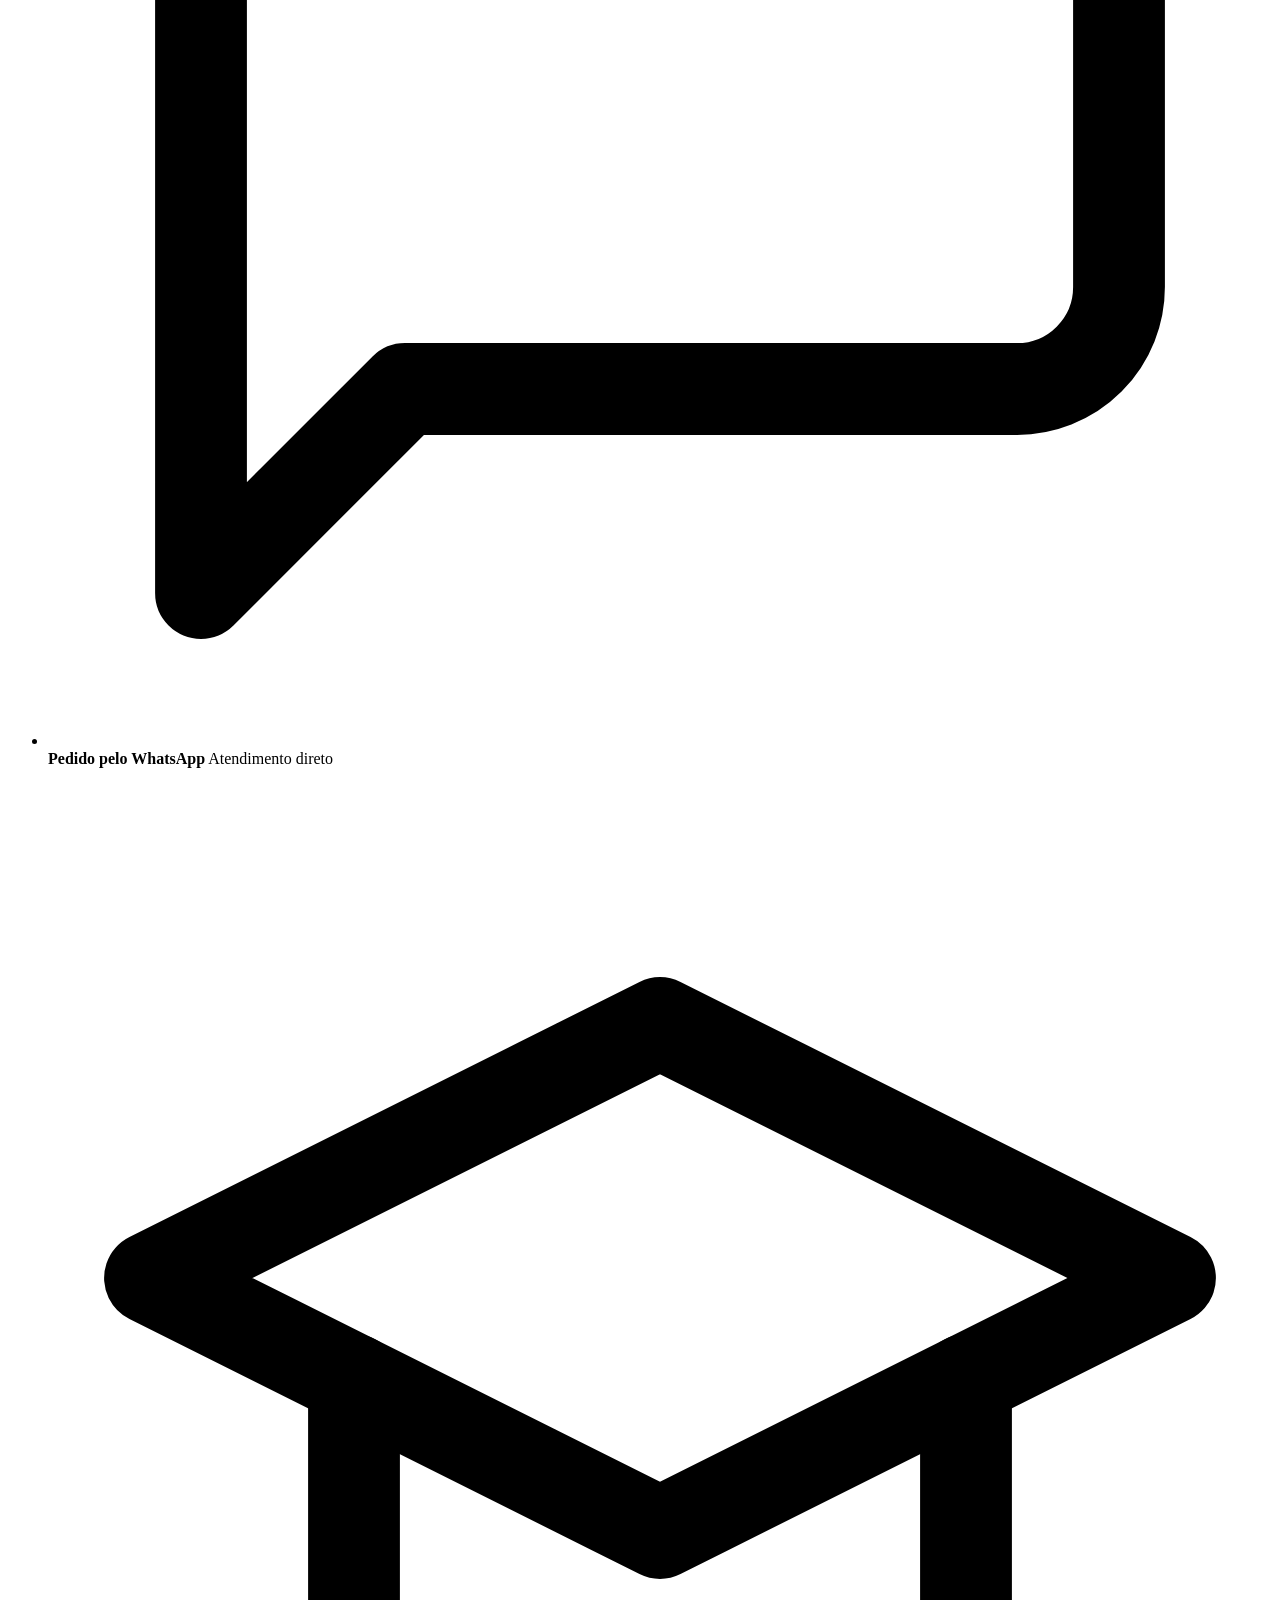
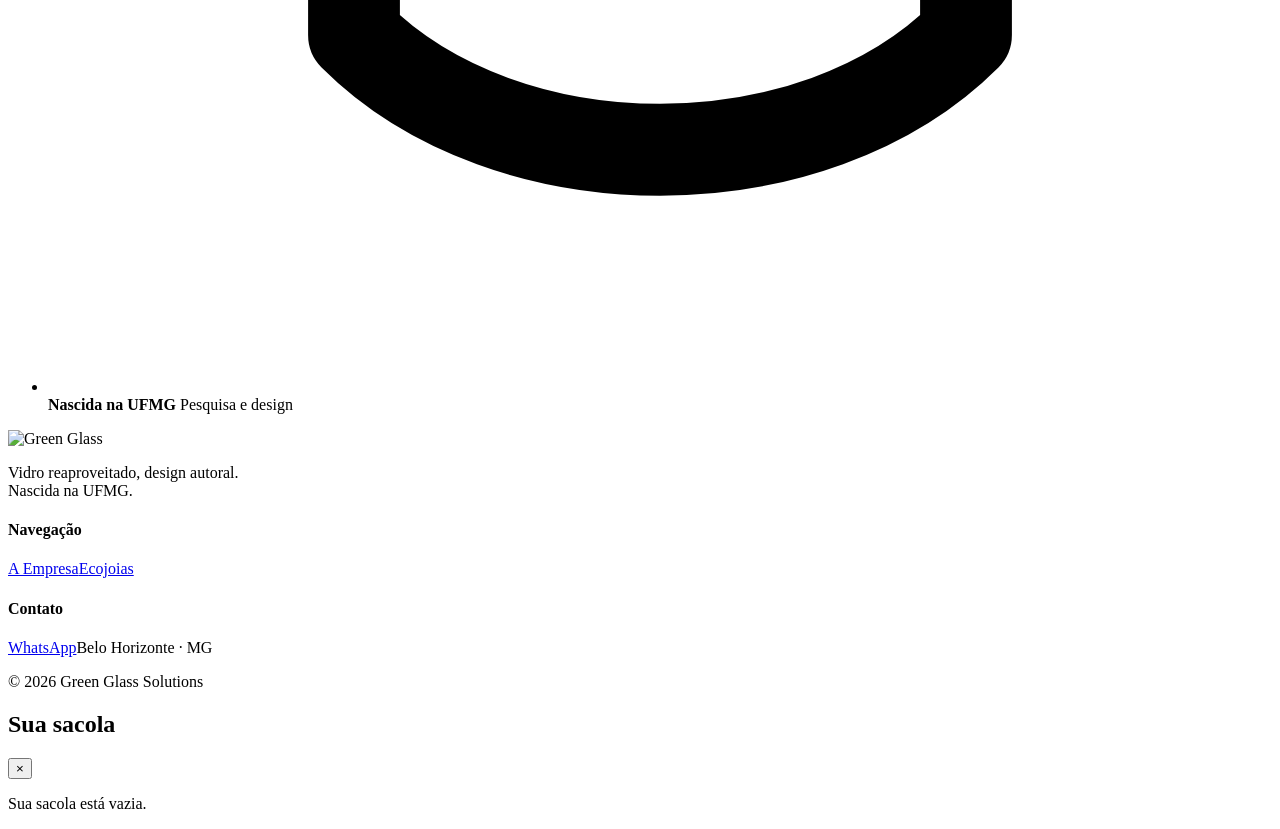
==== commit 33c5554a: "Add files via upload" ====
--- a/ecojoias.html
+++ b/ecojoias.html
@@ -1,134 +1,170 @@
-<!DOCTYPE html>
-<html lang="pt-BR">
-<head>
-  <meta charset="UTF-8">
-  <meta name="viewport" content="width=device-width, initial-scale=1.0, viewport-fit=cover">
-  <title>Green Glass Solutions — Vidro reaproveitado, nascida na UFMG</title>
-  <meta name="description" content="A Green Glass Solutions, nascida na UFMG, transforma resíduos de vidro em produtos de design.">
-  <link rel="preconnect" href="https://fonts.googleapis.com">
-  <link rel="preconnect" href="https://fonts.gstatic.com" crossorigin>
-  <link href="https://fonts.googleapis.com/css2?family=Cormorant+Garamond:ital,wght@0,500;0,600;1,500&family=Manjari:wght@400;700&display=swap" rel="stylesheet">
-  <link rel="stylesheet" href="css/style.css?v=3">
-</head>
-<body>
-
-  <div class="aviso">Nossas ecojoias já estão à venda · <a href="ecojoias.html">Ver a loja</a></div>
-
-  <header class="site-header">
-    <div class="container">
-      <a class="brand" href="index.html" aria-label="Green Glass Solutions — página inicial">
-        <img src="img/logo.png?v=2" alt="Green Glass">
-      </a>
-      <nav class="nav" aria-label="Principal">
-        <a href="index.html" class="ativo" aria-current="page">A Empresa</a>
-        <a href="ecojoias.html">Ecojoias</a>
-      </nav>
-      <a class="btn-sacola" href="ecojoias.html#sacola">
-        <svg viewBox="0 0 24 24" fill="none" stroke="currentColor" stroke-width="1.8" stroke-linecap="round" stroke-linejoin="round" aria-hidden="true"><path d="M5 8h14l-1.2 12H6.2L5 8z"/><path d="M9 8V6a3 3 0 0 1 6 0v2"/></svg>
-        Sacola <span class="contador" data-contador hidden>0</span>
-      </a>
-    </div>
-  </header>
-
-  <main>
-
-    <!-- Hero -->
-    <section class="hero">
-      <div class="container">
-        <span class="selo">Nascida na UFMG</span>
-        <h1>Damos ao vidro uma <em>segunda vida</em></h1>
-        <p>Transformamos resíduos de vidro em produtos de design.</p>
-        <div class="hero-acoes">
-          <a class="btn btn-claro" href="ecojoias.html">Ver a loja</a>
-          <a class="btn btn-contorno" href="#processo">Como fazemos</a>
-        </div>
-      </div>
-    </section>
-
-    <!-- Garrafas -->
-    <section class="secao">
-      <div class="container">
-        <article class="card-garrafas">
-          <div class="card-garrafas-texto">
-            <span class="rotulo">Ciência que transforma</span>
-            <h2>Garrafas de vidro não são lixo</h2>
-            <p>Na Green Glass, usamos ciência para transformar o que iria para o lixo em algo de valor.</p>
-          </div>
-          <img src="img/garrafas.svg" alt="Coleção de garrafas de vidro reaproveitado, retroiluminadas em uma prateleira">
-        </article>
-      </div>
-    </section>
-
-    <!-- Processo -->
-    <section class="secao secao-branca" id="processo">
-      <div class="container">
-        <div class="cabecalho-centro">
-          <span class="rotulo">Como fazemos</span>
-          <h2>Do descarte ao design</h2>
-        </div>
-        <ol class="processo">
-          <li class="passo"><span class="num">01</span><h3>Coleta</h3><p>Reunimos vidro que seria descartado.</p></li>
-          <li class="passo"><span class="num">02</span><h3>Triagem</h3><p>Limpamos e separamos por cor.</p></li>
-          <li class="passo"><span class="num">03</span><h3>Transformação</h3><p>Aquecemos e moldamos cada peça.</p></li>
-          <li class="passo"><span class="num">04</span><h3>Acabamento</h3><p>Finalizamos tudo à mão.</p></li>
-        </ol>
-      </div>
-    </section>
-
-    <!-- Pilares -->
-    <section class="secao">
-      <div class="container">
-        <ul class="pilares">
-          <li class="pilar">
-            <div class="icone"><svg viewBox="0 0 24 24" fill="none" stroke="currentColor" stroke-width="1.8" stroke-linecap="round" stroke-linejoin="round" aria-hidden="true"><path d="M22 10 12 5 2 10l10 5 10-5z"/><path d="M6 12v5c3 3 9 3 12 0v-5"/></svg></div>
-            <div><strong>Nascida na UFMG</strong><span>Pesquisa aplicada ao vidro</span></div>
-          </li>
-          <li class="pilar">
-            <div class="icone"><svg viewBox="0 0 24 24" fill="none" stroke="currentColor" stroke-width="1.8" stroke-linecap="round" stroke-linejoin="round" aria-hidden="true"><path d="M21 12a9 9 0 1 1-3-6.7L21 8"/><path d="M21 3v5h-5"/></svg></div>
-            <div><strong>Economia circular</strong><span>Menos vidro no lixo</span></div>
-          </li>
-          <li class="pilar">
-            <div class="icone"><svg viewBox="0 0 24 24" fill="none" stroke="currentColor" stroke-width="1.8" stroke-linecap="round" stroke-linejoin="round" aria-hidden="true"><path d="M12 3l1.9 5.8L20 10l-6.1 1.2L12 17l-1.9-5.8L4 10l6.1-1.2z"/><path d="M19 17l.8 2.2L22 20l-2.2.8L19 23l-.8-2.2L16 20l2.2-.8z"/></svg></div>
-            <div><strong>Design autoral</strong><span>Feito à mão</span></div>
-          </li>
-        </ul>
-      </div>
-    </section>
-
-    <!-- Chamada para a loja -->
-    <section class="faixa-cta">
-      <div class="container">
-        <span class="rotulo">Ecojoias</span>
-        <h2>Nossas joias já estão à venda</h2>
-        <a class="btn btn-claro" href="ecojoias.html">
-          Ver a loja
-          <svg viewBox="0 0 24 24" fill="none" stroke="currentColor" stroke-width="2" stroke-linecap="round" stroke-linejoin="round" aria-hidden="true"><path d="M5 12h14M13 6l6 6-6 6"/></svg>
-        </a>
-      </div>
-    </section>
-
-  </main>
-
-  <footer class="site-footer">
-    <div class="container">
-      <div class="topo">
-        <div>
-          <img src="img/logo-white.png?v=2" alt="Green Glass">
-          <p>Vidro reaproveitado, design autoral.<br>Nascida na UFMG.</p>
-        </div>
-        <div>
-          <h4>Navegação</h4>
-          <p class="links"><a href="index.html">A Empresa</a><a href="ecojoias.html">Ecojoias</a></p>
-        </div>
-        <div>
-          <h4>Contato</h4>
-          <p class="links"><a data-contato="whatsapp" href="#" target="_blank" rel="noopener">WhatsApp</a><a data-contato="email" href="#"></a><span>Belo Horizonte · MG</span></p>
-        </div>
-      </div>
-      <p class="creditos">© 2026 Green Glass Solutions</p>
-    </div>
-  </footer>
-
-  <script src="js/comum.js?v=3"></script>
-</body>
-</html>
+<!DOCTYPE html>
+<html lang="pt-BR">
+<head>
+  <meta charset="UTF-8">
+  <meta name="viewport" content="width=device-width, initial-scale=1.0, viewport-fit=cover">
+  <title>Ecojoias — Green Glass Solutions</title>
+  <meta name="description" content="Ecojoias feitas à mão com vidro reaproveitado: brincos, colares, anéis e pulseiras.">
+  <link rel="preconnect" href="https://fonts.googleapis.com">
+  <link rel="preconnect" href="https://fonts.gstatic.com" crossorigin>
+  <link href="https://fonts.googleapis.com/css2?family=Cormorant+Garamond:ital,wght@0,500;0,600;1,500&family=Manjari:wght@400;700&display=swap" rel="stylesheet">
+  <link rel="stylesheet" href="css/style.css?v=3">
+</head>
+<body>
+
+  <div class="aviso">Ecojoias de vidro reaproveitado · Pedidos pelo WhatsApp</div>
+
+  <header class="site-header">
+    <div class="container">
+      <a class="brand" href="index.html" aria-label="Green Glass Solutions — página inicial">
+        <img src="img/logo.png?v=2" alt="Green Glass">
+      </a>
+      <nav class="nav" aria-label="Principal">
+        <a href="index.html">A Empresa</a>
+        <a href="ecojoias.html" class="ativo" aria-current="page">Ecojoias</a>
+      </nav>
+      <button class="btn-sacola" type="button" data-abrir-sacola aria-controls="sacola">
+        <svg viewBox="0 0 24 24" fill="none" stroke="currentColor" stroke-width="1.8" stroke-linecap="round" stroke-linejoin="round" aria-hidden="true"><path d="M5 8h14l-1.2 12H6.2L5 8z"/><path d="M9 8V6a3 3 0 0 1 6 0v2"/></svg>
+        Sacola <span class="contador" data-contador hidden aria-live="polite">0</span>
+      </button>
+    </div>
+  </header>
+
+  <main>
+
+    <!-- Hero -->
+    <section class="hero-loja">
+      <div class="container">
+        <div>
+          <span class="rotulo">Ecojoias Green Glass</span>
+          <h1>Joias feitas de vidro reaproveitado</h1>
+          <p>Brincos, colares, anéis e pulseiras feitos à mão.</p>
+          <a class="btn btn-primario" href="#loja">
+            Comprar agora
+            <svg viewBox="0 0 24 24" fill="none" stroke="currentColor" stroke-width="2" stroke-linecap="round" stroke-linejoin="round" aria-hidden="true"><path d="M5 12h14M13 6l6 6-6 6"/></svg>
+          </a>
+        </div>
+        <div class="foto">
+          <img src="img/hero-catalogo.jpg" alt="Ecojoias Green Glass sobre pedra e cacos de vidro">
+        </div>
+      </div>
+    </section>
+
+    <!-- Missão -->
+    <section class="missao">
+      <div class="container">
+        <h2>Nossa missão</h2>
+        <p>Dar nova vida ao vidro descartado, em joias autorais feitas à mão.</p>
+      </div>
+    </section>
+
+    <!-- Categorias -->
+    <section class="secao">
+      <div class="container">
+        <h2 class="titulo-secao">Explore por categoria</h2>
+        <div class="categorias">
+          <button class="categoria" type="button" data-filtro="Brincos">
+            <img src="img/cat-brincos.jpg" alt="" loading="lazy"><span>Brincos</span>
+          </button>
+          <button class="categoria" type="button" data-filtro="Colares">
+            <img src="img/cat-colares.jpg" alt="" loading="lazy"><span>Colares</span>
+          </button>
+          <button class="categoria" type="button" data-filtro="Anéis">
+            <img src="img/cat-aneis.jpg" alt="" loading="lazy"><span>Anéis</span>
+          </button>
+          <button class="categoria" type="button" data-filtro="Pulseiras">
+            <img src="img/cat-pulseiras.jpg" alt="" loading="lazy"><span>Pulseiras</span>
+          </button>
+        </div>
+      </div>
+    </section>
+
+    <!-- Produtos à venda -->
+    <section class="secao secao-branca" id="loja">
+      <div class="container">
+        <div class="loja-topo">
+          <h2 class="titulo-secao">À venda</h2>
+          <div class="filtros" role="group" aria-label="Filtrar por categoria">
+            <button class="filtro" type="button" data-filtro="Todos" aria-pressed="true">Todos</button>
+            <button class="filtro" type="button" data-filtro="Brincos" aria-pressed="false">Brincos</button>
+            <button class="filtro" type="button" data-filtro="Colares" aria-pressed="false">Colares</button>
+            <button class="filtro" type="button" data-filtro="Anéis" aria-pressed="false">Anéis</button>
+            <button class="filtro" type="button" data-filtro="Pulseiras" aria-pressed="false">Pulseiras</button>
+          </div>
+        </div>
+        <ul class="grade-produtos" id="grade-produtos"></ul>
+      </div>
+    </section>
+
+    <!-- Garantias -->
+    <section class="container">
+      <ul class="garantias">
+        <li class="garantia">
+          <div class="icone"><svg viewBox="0 0 24 24" fill="none" stroke="currentColor" stroke-width="1.8" stroke-linecap="round" stroke-linejoin="round" aria-hidden="true"><path d="M18 11V6a2 2 0 0 0-4 0v5"/><path d="M14 10V4a2 2 0 0 0-4 0v6"/><path d="M10 10.5V6a2 2 0 0 0-4 0v8"/><path d="M18 8a2 2 0 1 1 4 0v6a8 8 0 0 1-8 8h-2c-2.8 0-4.5-.9-6-2.3l-3.6-3.6a2 2 0 0 1 2.8-2.8L7 15"/></svg></div>
+          <strong>Feito à mão</strong>
+          <span>Produção artesanal</span>
+        </li>
+        <li class="garantia">
+          <div class="icone"><svg viewBox="0 0 24 24" fill="none" stroke="currentColor" stroke-width="1.8" stroke-linecap="round" stroke-linejoin="round" aria-hidden="true"><path d="M11 20A7 7 0 0 1 9.8 6.1C15.5 5 17 4.5 19 2c1 2 2 4.2 2 8 0 5.5-4.8 10-10 10z"/><path d="M2 21c0-3 1.9-5.4 5.1-6C9.5 14.5 12 13 13 12"/></svg></div>
+          <strong>Vidro reaproveitado</strong>
+          <span>Menos vidro no lixo</span>
+        </li>
+        <li class="garantia">
+          <div class="icone"><svg viewBox="0 0 24 24" fill="none" stroke="currentColor" stroke-width="1.8" stroke-linecap="round" stroke-linejoin="round" aria-hidden="true"><path d="M21 15a2 2 0 0 1-2 2H7l-4 4V5a2 2 0 0 1 2-2h14a2 2 0 0 1 2 2z"/></svg></div>
+          <strong>Pedido pelo WhatsApp</strong>
+          <span>Atendimento direto</span>
+        </li>
+        <li class="garantia">
+          <div class="icone"><svg viewBox="0 0 24 24" fill="none" stroke="currentColor" stroke-width="1.8" stroke-linecap="round" stroke-linejoin="round" aria-hidden="true"><path d="M22 10 12 5 2 10l10 5 10-5z"/><path d="M6 12v5c3 3 9 3 12 0v-5"/></svg></div>
+          <strong>Nascida na UFMG</strong>
+          <span>Pesquisa e design</span>
+        </li>
+      </ul>
+    </section>
+
+  </main>
+
+  <footer class="site-footer">
+    <div class="container">
+      <div class="topo">
+        <div>
+          <img src="img/logo-white.png?v=2" alt="Green Glass">
+          <p>Vidro reaproveitado, design autoral.<br>Nascida na UFMG.</p>
+        </div>
+        <div>
+          <h4>Navegação</h4>
+          <p class="links"><a href="index.html">A Empresa</a><a href="ecojoias.html">Ecojoias</a></p>
+        </div>
+        <div>
+          <h4>Contato</h4>
+          <p class="links"><a data-contato="whatsapp" href="#" target="_blank" rel="noopener">WhatsApp</a><a data-contato="email" href="#"></a><span>Belo Horizonte · MG</span></p>
+        </div>
+      </div>
+      <p class="creditos">© 2026 Green Glass Solutions</p>
+    </div>
+  </footer>
+
+  <!-- Sacola -->
+  <div class="sacola-fundo" data-fechar-sacola></div>
+  <aside class="sacola" id="sacola" aria-label="Sacola de compras" inert>
+    <div class="sacola-topo">
+      <h2>Sua sacola</h2>
+      <button class="fechar" type="button" data-fechar-sacola aria-label="Fechar sacola">×</button>
+    </div>
+    <p class="sacola-vazia" id="sacola-vazia">Sua sacola está vazia.</p>
+    <ul class="sacola-itens" id="sacola-itens"></ul>
+    <div class="sacola-rodape" id="sacola-rodape" hidden>
+      <div class="total"><span>Total</span><strong id="sacola-total">R$ 0,00</strong></div>
+      <p class="nota">Frete e pagamento são combinados pelo WhatsApp.</p>
+      <p class="nota" id="aviso-config" hidden>Pedidos online em breve.</p>
+      <button class="btn btn-primario btn-finalizar" id="btn-finalizar" type="button">
+        <svg viewBox="0 0 24 24" fill="none" stroke="currentColor" stroke-width="1.8" stroke-linecap="round" stroke-linejoin="round" aria-hidden="true"><path d="M21 15a2 2 0 0 1-2 2H7l-4 4V5a2 2 0 0 1 2-2h14a2 2 0 0 1 2 2z"/></svg>
+        Finalizar pelo WhatsApp
+      </button>
+    </div>
+  </aside>
+
+  <script src="js/comum.js?v=3"></script>
+  <script src="js/loja.js?v=3"></script>
+</body>
+</html>
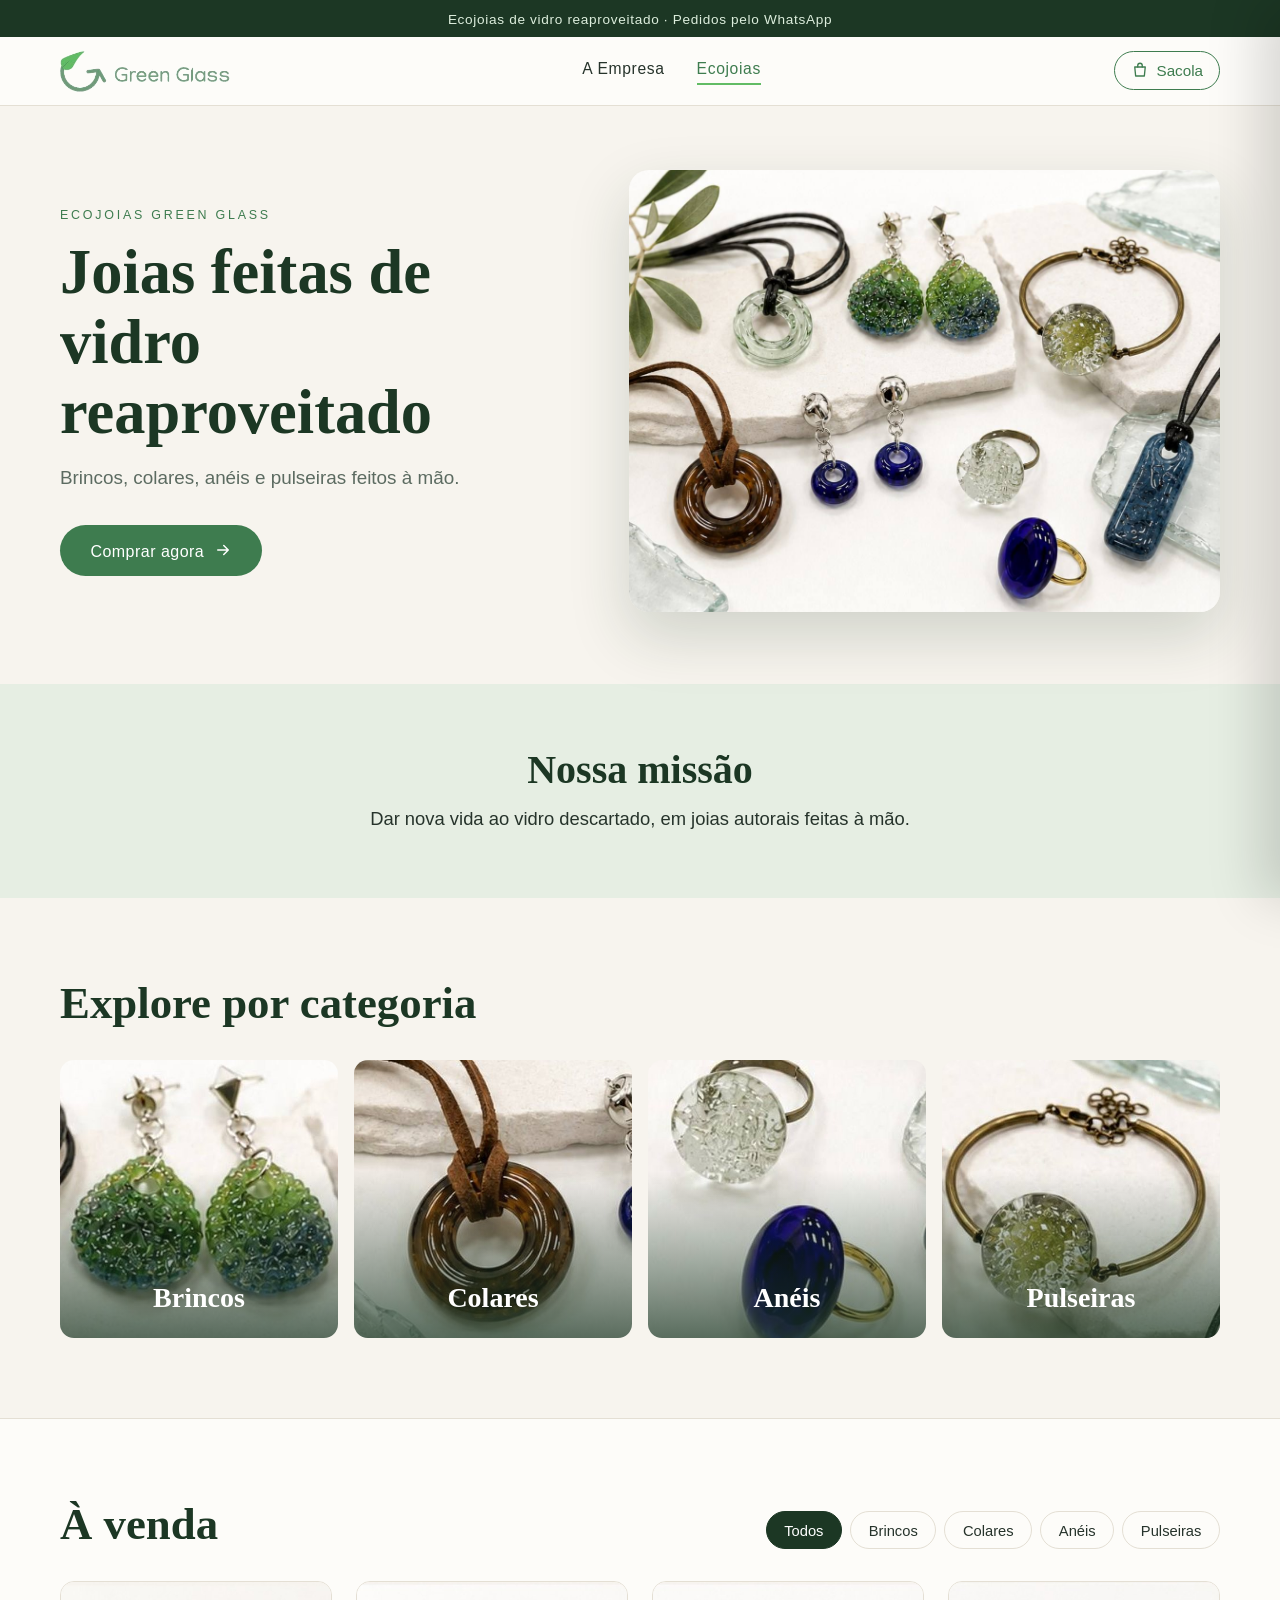
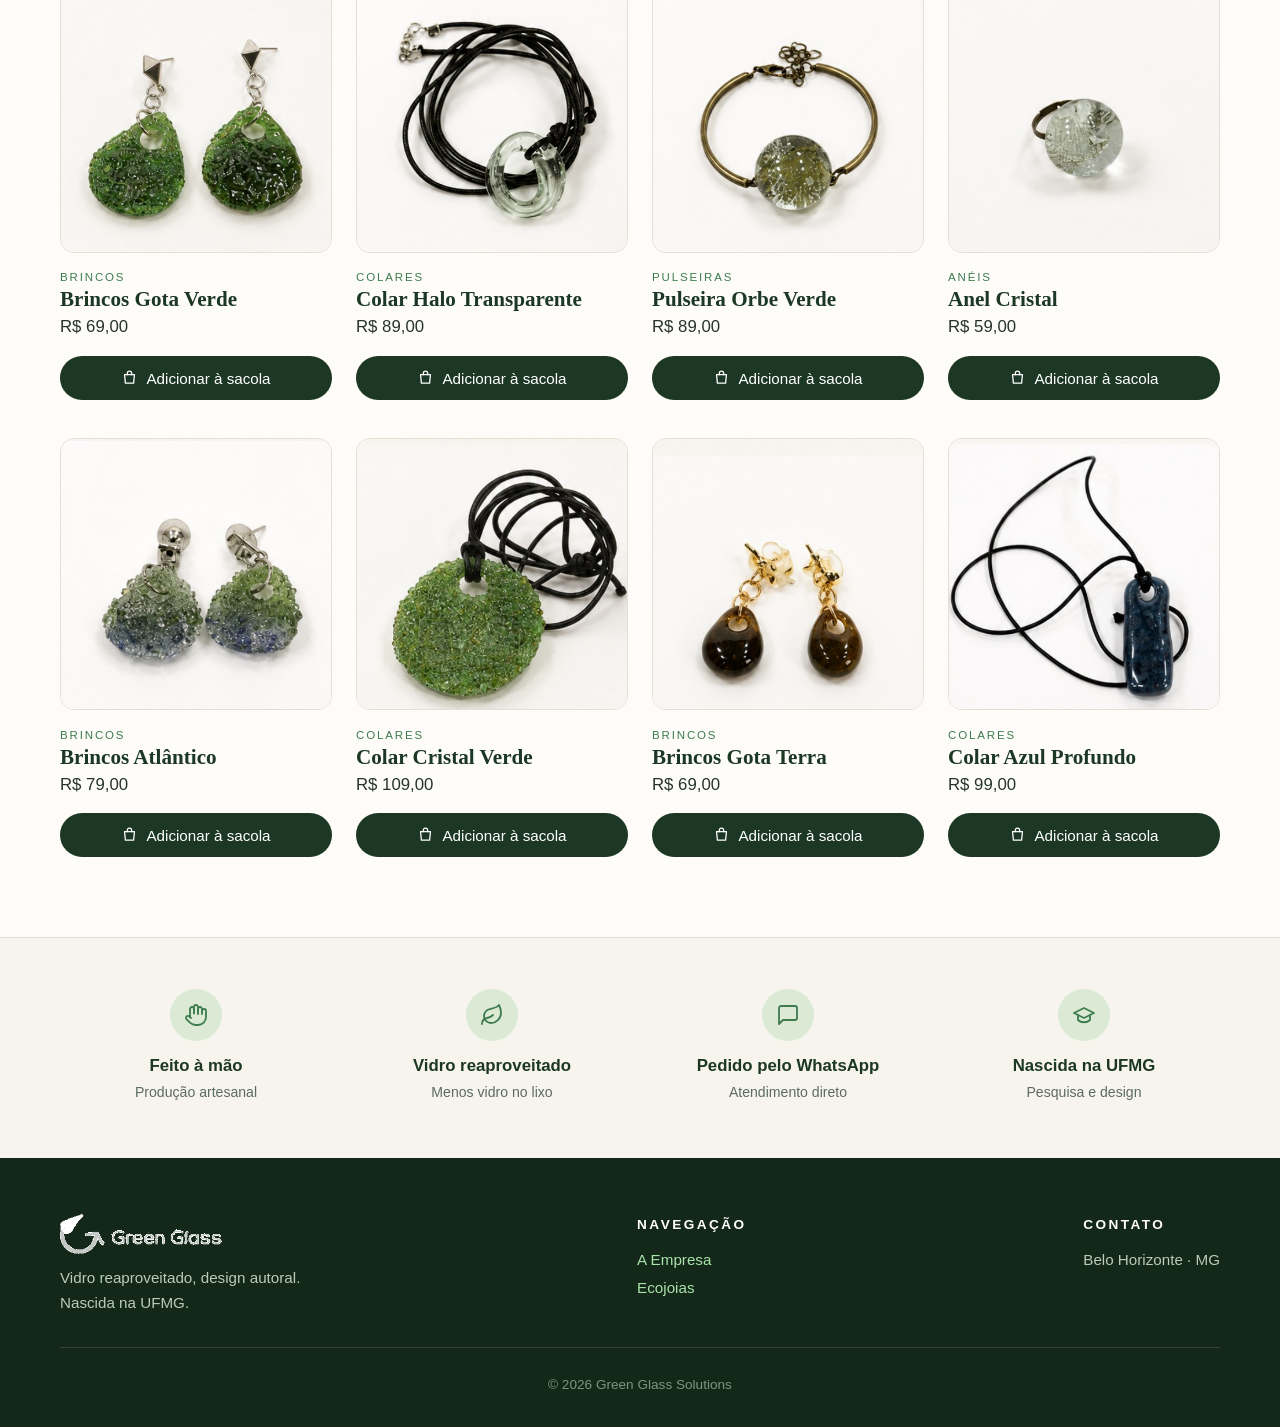
==== commit 5b9644b3: "Add files via upload" ====
--- a/ecojoias.html
+++ b/ecojoias.html
@@ -1,170 +1,1029 @@
-<!DOCTYPE html>
-<html lang="pt-BR">
-<head>
-  <meta charset="UTF-8">
-  <meta name="viewport" content="width=device-width, initial-scale=1.0, viewport-fit=cover">
-  <title>Ecojoias — Green Glass Solutions</title>
-  <meta name="description" content="Ecojoias feitas à mão com vidro reaproveitado: brincos, colares, anéis e pulseiras.">
-  <link rel="preconnect" href="https://fonts.googleapis.com">
-  <link rel="preconnect" href="https://fonts.gstatic.com" crossorigin>
-  <link href="https://fonts.googleapis.com/css2?family=Cormorant+Garamond:ital,wght@0,500;0,600;1,500&family=Manjari:wght@400;700&display=swap" rel="stylesheet">
-  <link rel="stylesheet" href="css/style.css?v=3">
-</head>
-<body>
-
-  <div class="aviso">Ecojoias de vidro reaproveitado · Pedidos pelo WhatsApp</div>
-
-  <header class="site-header">
-    <div class="container">
-      <a class="brand" href="index.html" aria-label="Green Glass Solutions — página inicial">
-        <img src="img/logo.png?v=2" alt="Green Glass">
-      </a>
-      <nav class="nav" aria-label="Principal">
-        <a href="index.html">A Empresa</a>
-        <a href="ecojoias.html" class="ativo" aria-current="page">Ecojoias</a>
-      </nav>
-      <button class="btn-sacola" type="button" data-abrir-sacola aria-controls="sacola">
-        <svg viewBox="0 0 24 24" fill="none" stroke="currentColor" stroke-width="1.8" stroke-linecap="round" stroke-linejoin="round" aria-hidden="true"><path d="M5 8h14l-1.2 12H6.2L5 8z"/><path d="M9 8V6a3 3 0 0 1 6 0v2"/></svg>
-        Sacola <span class="contador" data-contador hidden aria-live="polite">0</span>
-      </button>
-    </div>
-  </header>
-
-  <main>
-
-    <!-- Hero -->
-    <section class="hero-loja">
-      <div class="container">
-        <div>
-          <span class="rotulo">Ecojoias Green Glass</span>
-          <h1>Joias feitas de vidro reaproveitado</h1>
-          <p>Brincos, colares, anéis e pulseiras feitos à mão.</p>
-          <a class="btn btn-primario" href="#loja">
-            Comprar agora
-            <svg viewBox="0 0 24 24" fill="none" stroke="currentColor" stroke-width="2" stroke-linecap="round" stroke-linejoin="round" aria-hidden="true"><path d="M5 12h14M13 6l6 6-6 6"/></svg>
-          </a>
-        </div>
-        <div class="foto">
-          <img src="img/hero-catalogo.jpg" alt="Ecojoias Green Glass sobre pedra e cacos de vidro">
-        </div>
-      </div>
-    </section>
-
-    <!-- Missão -->
-    <section class="missao">
-      <div class="container">
-        <h2>Nossa missão</h2>
-        <p>Dar nova vida ao vidro descartado, em joias autorais feitas à mão.</p>
-      </div>
-    </section>
-
-    <!-- Categorias -->
-    <section class="secao">
-      <div class="container">
-        <h2 class="titulo-secao">Explore por categoria</h2>
-        <div class="categorias">
-          <button class="categoria" type="button" data-filtro="Brincos">
-            <img src="img/cat-brincos.jpg" alt="" loading="lazy"><span>Brincos</span>
-          </button>
-          <button class="categoria" type="button" data-filtro="Colares">
-            <img src="img/cat-colares.jpg" alt="" loading="lazy"><span>Colares</span>
-          </button>
-          <button class="categoria" type="button" data-filtro="Anéis">
-            <img src="img/cat-aneis.jpg" alt="" loading="lazy"><span>Anéis</span>
-          </button>
-          <button class="categoria" type="button" data-filtro="Pulseiras">
-            <img src="img/cat-pulseiras.jpg" alt="" loading="lazy"><span>Pulseiras</span>
-          </button>
-        </div>
-      </div>
-    </section>
-
-    <!-- Produtos à venda -->
-    <section class="secao secao-branca" id="loja">
-      <div class="container">
-        <div class="loja-topo">
-          <h2 class="titulo-secao">À venda</h2>
-          <div class="filtros" role="group" aria-label="Filtrar por categoria">
-            <button class="filtro" type="button" data-filtro="Todos" aria-pressed="true">Todos</button>
-            <button class="filtro" type="button" data-filtro="Brincos" aria-pressed="false">Brincos</button>
-            <button class="filtro" type="button" data-filtro="Colares" aria-pressed="false">Colares</button>
-            <button class="filtro" type="button" data-filtro="Anéis" aria-pressed="false">Anéis</button>
-            <button class="filtro" type="button" data-filtro="Pulseiras" aria-pressed="false">Pulseiras</button>
-          </div>
-        </div>
-        <ul class="grade-produtos" id="grade-produtos"></ul>
-      </div>
-    </section>
-
-    <!-- Garantias -->
-    <section class="container">
-      <ul class="garantias">
-        <li class="garantia">
-          <div class="icone"><svg viewBox="0 0 24 24" fill="none" stroke="currentColor" stroke-width="1.8" stroke-linecap="round" stroke-linejoin="round" aria-hidden="true"><path d="M18 11V6a2 2 0 0 0-4 0v5"/><path d="M14 10V4a2 2 0 0 0-4 0v6"/><path d="M10 10.5V6a2 2 0 0 0-4 0v8"/><path d="M18 8a2 2 0 1 1 4 0v6a8 8 0 0 1-8 8h-2c-2.8 0-4.5-.9-6-2.3l-3.6-3.6a2 2 0 0 1 2.8-2.8L7 15"/></svg></div>
-          <strong>Feito à mão</strong>
-          <span>Produção artesanal</span>
-        </li>
-        <li class="garantia">
-          <div class="icone"><svg viewBox="0 0 24 24" fill="none" stroke="currentColor" stroke-width="1.8" stroke-linecap="round" stroke-linejoin="round" aria-hidden="true"><path d="M11 20A7 7 0 0 1 9.8 6.1C15.5 5 17 4.5 19 2c1 2 2 4.2 2 8 0 5.5-4.8 10-10 10z"/><path d="M2 21c0-3 1.9-5.4 5.1-6C9.5 14.5 12 13 13 12"/></svg></div>
-          <strong>Vidro reaproveitado</strong>
-          <span>Menos vidro no lixo</span>
-        </li>
-        <li class="garantia">
-          <div class="icone"><svg viewBox="0 0 24 24" fill="none" stroke="currentColor" stroke-width="1.8" stroke-linecap="round" stroke-linejoin="round" aria-hidden="true"><path d="M21 15a2 2 0 0 1-2 2H7l-4 4V5a2 2 0 0 1 2-2h14a2 2 0 0 1 2 2z"/></svg></div>
-          <strong>Pedido pelo WhatsApp</strong>
-          <span>Atendimento direto</span>
-        </li>
-        <li class="garantia">
-          <div class="icone"><svg viewBox="0 0 24 24" fill="none" stroke="currentColor" stroke-width="1.8" stroke-linecap="round" stroke-linejoin="round" aria-hidden="true"><path d="M22 10 12 5 2 10l10 5 10-5z"/><path d="M6 12v5c3 3 9 3 12 0v-5"/></svg></div>
-          <strong>Nascida na UFMG</strong>
-          <span>Pesquisa e design</span>
-        </li>
-      </ul>
-    </section>
-
-  </main>
-
-  <footer class="site-footer">
-    <div class="container">
-      <div class="topo">
-        <div>
-          <img src="img/logo-white.png?v=2" alt="Green Glass">
-          <p>Vidro reaproveitado, design autoral.<br>Nascida na UFMG.</p>
-        </div>
-        <div>
-          <h4>Navegação</h4>
-          <p class="links"><a href="index.html">A Empresa</a><a href="ecojoias.html">Ecojoias</a></p>
-        </div>
-        <div>
-          <h4>Contato</h4>
-          <p class="links"><a data-contato="whatsapp" href="#" target="_blank" rel="noopener">WhatsApp</a><a data-contato="email" href="#"></a><span>Belo Horizonte · MG</span></p>
-        </div>
-      </div>
-      <p class="creditos">© 2026 Green Glass Solutions</p>
-    </div>
-  </footer>
-
-  <!-- Sacola -->
-  <div class="sacola-fundo" data-fechar-sacola></div>
-  <aside class="sacola" id="sacola" aria-label="Sacola de compras" inert>
-    <div class="sacola-topo">
-      <h2>Sua sacola</h2>
-      <button class="fechar" type="button" data-fechar-sacola aria-label="Fechar sacola">×</button>
-    </div>
-    <p class="sacola-vazia" id="sacola-vazia">Sua sacola está vazia.</p>
-    <ul class="sacola-itens" id="sacola-itens"></ul>
-    <div class="sacola-rodape" id="sacola-rodape" hidden>
-      <div class="total"><span>Total</span><strong id="sacola-total">R$ 0,00</strong></div>
-      <p class="nota">Frete e pagamento são combinados pelo WhatsApp.</p>
-      <p class="nota" id="aviso-config" hidden>Pedidos online em breve.</p>
-      <button class="btn btn-primario btn-finalizar" id="btn-finalizar" type="button">
-        <svg viewBox="0 0 24 24" fill="none" stroke="currentColor" stroke-width="1.8" stroke-linecap="round" stroke-linejoin="round" aria-hidden="true"><path d="M21 15a2 2 0 0 1-2 2H7l-4 4V5a2 2 0 0 1 2-2h14a2 2 0 0 1 2 2z"/></svg>
-        Finalizar pelo WhatsApp
-      </button>
-    </div>
-  </aside>
-
-  <script src="js/comum.js?v=3"></script>
-  <script src="js/loja.js?v=3"></script>
-</body>
-</html>
+<!DOCTYPE html>
+<html lang="pt-BR">
+<head>
+  <meta charset="UTF-8">
+  <meta name="viewport" content="width=device-width, initial-scale=1.0, viewport-fit=cover">
+  <title>Ecojoias — Green Glass Solutions</title>
+  <meta name="description" content="Ecojoias feitas à mão com vidro reaproveitado: brincos, colares, anéis e pulseiras.">
+  <link rel="preconnect" href="https://fonts.googleapis.com">
+  <link rel="preconnect" href="https://fonts.gstatic.com" crossorigin>
+  <link href="https://fonts.googleapis.com/css2?family=Cormorant+Garamond:ital,wght@0,500;0,600;1,500&family=Manjari:wght@400;700&display=swap" rel="stylesheet">
+  <style>
+/* ============================================================
+   Green Glass Solutions — identidade visual
+   Paleta: #1C3724 (verde profundo) · #3E7C4F (verde médio) · #62BC65 (verde claro)
+   Tipografia: Manjari (texto) + Cormorant Garamond (títulos)
+   ============================================================ */
+
+:root {
+  --verde-profundo: #1C3724;
+  --verde-medio: #3E7C4F;
+  --verde-claro: #62BC65;
+  --creme: #F7F4EE;
+  --branco: #FDFCF9;
+  --salvia: #E6EEE3;
+  --tinta: #26332B;
+  --tinta-suave: #5C6B61;
+  --borda: #E4DFD4;
+  --raio: 14px;
+  --sombra: 0 10px 30px rgba(28, 55, 36, 0.08);
+}
+
+* { margin: 0; padding: 0; box-sizing: border-box; }
+
+[hidden] { display: none !important; }
+
+html { scroll-behavior: smooth; }
+
+body {
+  font-family: "Manjari", "Segoe UI", sans-serif;
+  background: var(--creme);
+  color: var(--tinta);
+  line-height: 1.6;
+  font-size: 1.05rem;
+}
+
+h1, h2, h3 {
+  font-family: "Cormorant Garamond", Georgia, serif;
+  font-weight: 600;
+  color: var(--verde-profundo);
+  line-height: 1.12;
+}
+
+img { max-width: 100%; display: block; }
+
+a { color: var(--verde-medio); text-decoration: none; }
+
+button { font: inherit; cursor: pointer; }
+
+.container { width: min(1160px, 92%); margin: 0 auto; }
+
+.rotulo {
+  display: block;
+  font-size: 0.78rem;
+  letter-spacing: 0.22em;
+  text-transform: uppercase;
+  color: var(--verde-medio);
+  margin-bottom: 0.7rem;
+}
+
+/* ---------- Barra de aviso ---------- */
+.aviso {
+  background: var(--verde-profundo);
+  color: #DDEEDD;
+  text-align: center;
+  font-size: 0.85rem;
+  letter-spacing: 0.05em;
+  padding: 0.55rem 1rem 0.4rem;
+}
+
+.aviso a { color: #A9E3AB; text-decoration: underline; text-underline-offset: 3px; }
+
+/* ---------- Header ---------- */
+.site-header {
+  position: sticky;
+  top: 0;
+  z-index: 50;
+  background: rgba(253, 252, 249, 0.97);
+  -webkit-backdrop-filter: blur(8px);
+  backdrop-filter: blur(8px);
+  border-bottom: 1px solid var(--borda);
+}
+
+/* fundo sólido onde backdrop-filter não é suportado (evita "fantasma" ao rolar) */
+@supports not ((-webkit-backdrop-filter: blur(1px)) or (backdrop-filter: blur(1px))) {
+  .site-header { background: var(--branco); }
+}
+
+.site-header .container {
+  display: flex;
+  align-items: center;
+  justify-content: space-between;
+  gap: 1.5rem;
+  padding: 0.8rem 0;
+}
+
+.brand img { height: 42px; width: auto; }
+
+.nav { display: flex; gap: 2rem; align-items: center; }
+
+.nav a {
+  color: var(--tinta);
+  font-size: 0.98rem;
+  letter-spacing: 0.04em;
+  white-space: nowrap;
+  padding-bottom: 2px;
+  border-bottom: 2px solid transparent;
+  transition: color 0.2s, border-color 0.2s;
+}
+
+.nav a:hover { color: var(--verde-medio); }
+.nav a.ativo { color: var(--verde-medio); border-color: var(--verde-claro); }
+
+.btn-sacola {
+  display: inline-flex;
+  align-items: center;
+  gap: 0.5rem;
+  background: none;
+  border: 1.5px solid var(--verde-medio);
+  color: var(--verde-medio);
+  border-radius: 999px;
+  padding: 0.45rem 1rem 0.35rem;
+  font-size: 0.95rem;
+  white-space: nowrap;
+  transition: background 0.2s, color 0.2s;
+}
+
+.btn-sacola:hover { background: var(--verde-medio); color: #fff; }
+.btn-sacola svg { width: 18px; height: 18px; margin-top: -3px; }
+
+.contador {
+  min-width: 1.35rem;
+  height: 1.35rem;
+  border-radius: 999px;
+  background: var(--verde-claro);
+  color: var(--verde-profundo);
+  font-size: 0.78rem;
+  font-weight: 700;
+  display: inline-flex;
+  align-items: center;
+  justify-content: center;
+  padding: 0.15rem 0.35rem 0;
+}
+
+.contador.pulso { animation: pulso 0.45s ease; }
+
+@keyframes pulso {
+  50% { transform: scale(1.35); }
+}
+
+/* ---------- Botões ---------- */
+.btn {
+  display: inline-flex;
+  align-items: center;
+  gap: 0.6rem;
+  padding: 0.85rem 1.9rem 0.7rem;
+  border-radius: 999px;
+  border: 0;
+  font-size: 1rem;
+  letter-spacing: 0.03em;
+  transition: transform 0.2s, background 0.2s, color 0.2s;
+}
+
+.btn svg { width: 18px; height: 18px; margin-top: -3px; }
+
+.btn-primario { background: var(--verde-medio); color: #fff; }
+.btn-primario:hover { background: var(--verde-profundo); transform: translateY(-2px); }
+
+.btn-claro { background: var(--verde-claro); color: var(--verde-profundo); font-weight: 700; }
+.btn-claro:hover { background: #7ACC7D; transform: translateY(-2px); }
+
+.btn-contorno { border: 1.5px solid rgba(255, 255, 255, 0.6); color: #fff; background: transparent; }
+.btn-contorno:hover { background: rgba(255, 255, 255, 0.12); transform: translateY(-2px); }
+
+/* ---------- Seções ---------- */
+.secao { padding: 5rem 0; }
+.secao-branca { background: var(--branco); border-top: 1px solid var(--borda); border-bottom: 1px solid var(--borda); }
+
+.titulo-secao { font-size: clamp(2rem, 4vw, 2.8rem); margin-bottom: 2rem; }
+
+.cabecalho-centro { text-align: center; max-width: 640px; margin: 0 auto 3rem; }
+.cabecalho-centro h2 { font-size: clamp(2rem, 4.5vw, 3rem); }
+
+/* ---------- Hero institucional (A Empresa) ---------- */
+.hero {
+  position: relative;
+  background:
+    radial-gradient(ellipse at 15% 20%, rgba(98, 188, 101, 0.25), transparent 55%),
+    radial-gradient(ellipse at 85% 80%, rgba(62, 124, 79, 0.5), transparent 60%),
+    linear-gradient(150deg, #17301F 0%, var(--verde-profundo) 45%, #2A5238 100%);
+  color: #fff;
+  overflow: hidden;
+}
+
+.hero::after {
+  content: "";
+  position: absolute;
+  inset: 0;
+  background-image: radial-gradient(rgba(255, 255, 255, 0.05) 1px, transparent 1px);
+  background-size: 26px 26px;
+  pointer-events: none;
+}
+
+.hero .container {
+  position: relative;
+  z-index: 1;
+  padding: 6.5rem 0 7rem;
+  max-width: 760px;
+  text-align: center;
+}
+
+.hero .selo {
+  display: inline-block;
+  border: 1px solid rgba(255, 255, 255, 0.35);
+  border-radius: 999px;
+  padding: 0.45rem 1.2rem 0.3rem;
+  font-size: 0.82rem;
+  letter-spacing: 0.18em;
+  text-transform: uppercase;
+  color: #DDEEDD;
+  margin-bottom: 1.6rem;
+}
+
+.hero h1 { color: #fff; font-size: clamp(2.6rem, 6vw, 4.4rem); margin-bottom: 1.1rem; }
+.hero h1 em { font-style: italic; color: #A9E3AB; }
+.hero p { color: #E8F1E8; font-size: 1.2rem; margin: 0 auto 2.4rem; }
+
+.hero-acoes { display: flex; gap: 1rem; justify-content: center; flex-wrap: wrap; }
+
+/* ---------- Card de impacto: garrafas ---------- */
+.card-garrafas {
+  background: linear-gradient(160deg, #17301F 0%, var(--verde-profundo) 55%, #132619 100%);
+  border-radius: 22px;
+  overflow: hidden;
+  box-shadow: 0 26px 64px rgba(28, 55, 36, 0.30);
+  color: #E8F1E8;
+}
+
+.card-garrafas-texto { padding: 3.2rem 3.2rem 1rem; max-width: 720px; }
+.card-garrafas-texto .rotulo { color: var(--verde-claro); }
+.card-garrafas-texto h2 { color: #fff; font-size: clamp(1.9rem, 4vw, 2.9rem); margin-bottom: 0.9rem; }
+.card-garrafas-texto p { color: #D9E7DA; font-size: 1.12rem; }
+.card-garrafas img { width: 100%; height: auto; margin-top: -0.5rem; }
+
+/* ---------- Processo (4 passos) ---------- */
+.processo { display: grid; grid-template-columns: repeat(4, 1fr); gap: 2rem; list-style: none; }
+
+.passo { border-top: 2px solid var(--verde-claro); padding-top: 1.2rem; }
+
+.passo .num {
+  display: block;
+  font-family: "Cormorant Garamond", Georgia, serif;
+  font-size: 2.6rem;
+  line-height: 1;
+  color: var(--verde-medio);
+  margin-bottom: 0.6rem;
+}
+
+.passo h3 { font-size: 1.5rem; margin-bottom: 0.3rem; }
+.passo p { color: var(--tinta-suave); font-size: 0.98rem; }
+
+/* ---------- Pilares ---------- */
+.pilares { display: grid; grid-template-columns: repeat(3, 1fr); gap: 2rem; list-style: none; }
+
+.pilar { display: flex; gap: 1rem; align-items: center; }
+
+.icone {
+  flex: none;
+  width: 52px;
+  height: 52px;
+  border-radius: 50%;
+  background: rgba(98, 188, 101, 0.18);
+  color: var(--verde-medio);
+  display: grid;
+  place-items: center;
+}
+
+.icone svg { width: 24px; height: 24px; }
+
+.pilar strong {
+  display: block;
+  font-family: "Cormorant Garamond", Georgia, serif;
+  font-size: 1.4rem;
+  color: var(--verde-profundo);
+  line-height: 1.2;
+}
+
+.pilar span { color: var(--tinta-suave); font-size: 0.95rem; }
+
+/* ---------- Faixa de chamada ---------- */
+.faixa-cta {
+  background: var(--verde-profundo);
+  color: #E8F1E8;
+  text-align: center;
+  padding: 4.5rem 0;
+}
+
+.faixa-cta .rotulo { color: var(--verde-claro); }
+.faixa-cta h2 { color: #fff; font-size: clamp(2rem, 4.5vw, 3rem); margin-bottom: 1.8rem; }
+
+/* ---------- Loja: hero ---------- */
+.hero-loja .container {
+  display: grid;
+  grid-template-columns: 1fr 1.15fr;
+  gap: 3.5rem;
+  align-items: center;
+  padding: 4rem 0 4.5rem;
+}
+
+.hero-loja h1 { font-size: clamp(2.5rem, 5vw, 3.9rem); margin-bottom: 1rem; }
+.hero-loja p { font-size: 1.18rem; color: var(--tinta-suave); margin-bottom: 2rem; }
+
+.hero-loja .foto {
+  border-radius: 20px;
+  overflow: hidden;
+  box-shadow: 0 24px 60px rgba(28, 55, 36, 0.18);
+  aspect-ratio: 4 / 3;
+}
+
+.hero-loja .foto img { width: 100%; height: 100%; object-fit: cover; }
+
+/* ---------- Loja: missão ---------- */
+.missao { background: var(--salvia); text-align: center; padding: 4rem 0; }
+.missao h2 { font-size: clamp(1.9rem, 3.5vw, 2.5rem); margin-bottom: 0.7rem; }
+.missao p { max-width: 600px; margin: 0 auto; font-size: 1.15rem; }
+
+/* ---------- Loja: categorias ---------- */
+.categorias { display: grid; grid-template-columns: repeat(4, 1fr); gap: 1rem; }
+
+.categoria {
+  position: relative;
+  aspect-ratio: 1;
+  border: 0;
+  border-radius: var(--raio);
+  overflow: hidden;
+  background: var(--borda);
+}
+
+.categoria img { width: 100%; height: 100%; object-fit: cover; transition: transform 0.5s; }
+
+.categoria::after {
+  content: "";
+  position: absolute;
+  inset: 0;
+  background: linear-gradient(180deg, rgba(28, 55, 36, 0) 40%, rgba(28, 55, 36, 0.72));
+}
+
+.categoria span {
+  position: absolute;
+  left: 0;
+  right: 0;
+  bottom: 1.1rem;
+  z-index: 1;
+  text-align: center;
+  color: #fff;
+  font-family: "Cormorant Garamond", Georgia, serif;
+  font-size: 1.75rem;
+  font-weight: 600;
+}
+
+.categoria:hover img { transform: scale(1.06); }
+
+/* ---------- Loja: produtos ---------- */
+.loja-topo {
+  display: flex;
+  justify-content: space-between;
+  align-items: flex-end;
+  gap: 1rem 2rem;
+  flex-wrap: wrap;
+  margin-bottom: 2rem;
+}
+
+.loja-topo .titulo-secao { margin-bottom: 0; }
+
+.filtros { display: flex; flex-wrap: wrap; gap: 0.5rem; }
+
+.filtro {
+  border: 1.5px solid var(--borda);
+  background: var(--branco);
+  color: var(--tinta);
+  border-radius: 999px;
+  padding: 0.45rem 1.1rem 0.32rem;
+  font-size: 0.92rem;
+  transition: border-color 0.2s, background 0.2s, color 0.2s;
+}
+
+.filtro:hover { border-color: var(--verde-medio); }
+
+.filtro[aria-pressed="true"] {
+  background: var(--verde-profundo);
+  border-color: var(--verde-profundo);
+  color: #fff;
+}
+
+.grade-produtos {
+  display: grid;
+  grid-template-columns: repeat(4, 1fr);
+  gap: 2.4rem 1.5rem;
+  list-style: none;
+}
+
+.produto { display: flex; flex-direction: column; }
+
+.produto .foto {
+  aspect-ratio: 1;
+  border-radius: var(--raio);
+  overflow: hidden;
+  background: #fff;
+  border: 1px solid var(--borda);
+}
+
+.produto .foto img { width: 100%; height: 100%; object-fit: cover; transition: transform 0.5s; }
+.produto:hover .foto img { transform: scale(1.05); }
+
+.produto .cat {
+  font-size: 0.72rem;
+  letter-spacing: 0.16em;
+  text-transform: uppercase;
+  color: var(--verde-medio);
+  margin: 0.95rem 0 0.1rem;
+}
+
+.produto h3 { font-size: 1.32rem; margin-bottom: 0.15rem; }
+.produto .preco { font-size: 1.05rem; margin-bottom: 0.9rem; }
+
+.btn-add {
+  margin-top: auto;
+  display: inline-flex;
+  align-items: center;
+  justify-content: center;
+  gap: 0.5rem;
+  width: 100%;
+  background: var(--verde-profundo);
+  color: #fff;
+  border: 0;
+  border-radius: 999px;
+  padding: 0.7rem 1rem 0.55rem;
+  font-size: 0.95rem;
+  transition: background 0.2s, color 0.2s;
+}
+
+.btn-add svg { width: 17px; height: 17px; flex: none; margin-top: -3px; }
+.btn-add:hover { background: var(--verde-medio); }
+.btn-add.adicionado { background: var(--verde-claro); color: var(--verde-profundo); }
+
+/* ---------- Loja: garantias ---------- */
+.garantias {
+  display: grid;
+  grid-template-columns: repeat(4, 1fr);
+  gap: 1.5rem;
+  padding: 3.2rem 0;
+  list-style: none;
+}
+
+.garantia { text-align: center; }
+.garantia .icone { margin: 0 auto 0.7rem; }
+.garantia strong { display: block; color: var(--verde-profundo); }
+.garantia span { font-size: 0.88rem; color: var(--tinta-suave); }
+
+/* ---------- Sacola (painel lateral) ---------- */
+.sacola-fundo {
+  position: fixed;
+  inset: 0;
+  z-index: 90;
+  background: rgba(20, 40, 25, 0.45);
+  opacity: 0;
+  pointer-events: none;
+  transition: opacity 0.25s;
+}
+
+.sacola {
+  position: fixed;
+  top: 0;
+  right: 0;
+  z-index: 100;
+  width: min(420px, 100%);
+  height: 100%;
+  background: var(--branco);
+  display: flex;
+  flex-direction: column;
+  transform: translateX(100%);
+  transition: transform 0.3s ease;
+  box-shadow: -20px 0 50px rgba(0, 0, 0, 0.15);
+  padding-top: env(safe-area-inset-top, 0px);
+}
+
+body.sacola-aberta { overflow: hidden; }
+body.sacola-aberta .sacola { transform: none; }
+body.sacola-aberta .sacola-fundo { opacity: 1; pointer-events: auto; }
+
+.sacola-topo {
+  display: flex;
+  justify-content: space-between;
+  align-items: center;
+  padding: 1.2rem 1.4rem;
+  border-bottom: 1px solid var(--borda);
+}
+
+.sacola-topo h2 { font-size: 1.8rem; }
+
+.fechar {
+  background: none;
+  border: 0;
+  width: 40px;
+  height: 40px;
+  font-size: 1.9rem;
+  line-height: 1;
+  color: var(--tinta);
+}
+
+.sacola-vazia { text-align: center; color: var(--tinta-suave); padding: 3rem 1.4rem; }
+
+.sacola-itens { flex: 1; overflow-y: auto; padding: 0.4rem 1.4rem; list-style: none; }
+
+.item {
+  display: grid;
+  grid-template-columns: 64px 1fr auto;
+  gap: 0.9rem;
+  align-items: center;
+  padding: 0.9rem 0;
+  border-bottom: 1px solid var(--borda);
+}
+
+.item img { width: 64px; height: 64px; object-fit: cover; border-radius: 10px; }
+.item h3 { font-size: 1.12rem; }
+.item .preco-item { font-size: 0.9rem; color: var(--tinta-suave); }
+
+.qtd {
+  display: inline-flex;
+  align-items: center;
+  border: 1px solid var(--borda);
+  border-radius: 999px;
+  margin-top: 0.35rem;
+}
+
+.qtd button { background: none; border: 0; width: 30px; height: 28px; font-size: 1rem; color: var(--tinta); }
+.qtd span { min-width: 1.4rem; text-align: center; font-size: 0.9rem; padding-top: 0.15rem; }
+
+.remover {
+  background: none;
+  border: 0;
+  color: var(--tinta-suave);
+  font-size: 0.82rem;
+  text-decoration: underline;
+  text-underline-offset: 3px;
+}
+
+.sacola-rodape {
+  padding: 1.2rem 1.4rem calc(1.5rem + env(safe-area-inset-bottom, 0px));
+  border-top: 1px solid var(--borda);
+}
+
+.total { display: flex; justify-content: space-between; align-items: baseline; margin-bottom: 0.3rem; }
+
+.total strong {
+  font-family: "Cormorant Garamond", Georgia, serif;
+  font-size: 1.7rem;
+  color: var(--verde-profundo);
+}
+
+.nota { font-size: 0.86rem; color: var(--tinta-suave); margin-bottom: 1rem; }
+
+.btn-finalizar { width: 100%; justify-content: center; }
+.btn-finalizar[disabled] { opacity: 0.5; cursor: not-allowed; transform: none; }
+
+/* ---------- Footer ---------- */
+.site-footer {
+  background: #142819;
+  color: #B9CCBB;
+  padding: 3.5rem 0 2rem;
+  font-size: 0.95rem;
+}
+
+.site-footer .topo {
+  display: flex;
+  justify-content: space-between;
+  align-items: flex-start;
+  gap: 2rem;
+  flex-wrap: wrap;
+  padding-bottom: 2rem;
+  border-bottom: 1px solid rgba(255, 255, 255, 0.12);
+  margin-bottom: 1.6rem;
+}
+
+.site-footer img { height: 40px; width: auto; margin-bottom: 0.8rem; }
+
+.site-footer h4 {
+  color: #fff;
+  font-size: 0.85rem;
+  letter-spacing: 0.18em;
+  text-transform: uppercase;
+  margin-bottom: 0.8rem;
+}
+
+.site-footer a { color: #A9E3AB; }
+.site-footer a:hover { text-decoration: underline; }
+
+.links { display: flex; flex-direction: column; gap: 0.25rem; }
+
+.site-footer .creditos { text-align: center; font-size: 0.85rem; color: #7E947F; }
+
+/* ---------- Responsivo ---------- */
+@media (max-width: 960px) {
+  .grade-produtos { grid-template-columns: repeat(3, 1fr); }
+  .processo { grid-template-columns: repeat(2, 1fr); }
+  .pilares { grid-template-columns: 1fr; gap: 1.2rem; }
+  .garantias { grid-template-columns: repeat(2, 1fr); gap: 2rem 1rem; }
+  .hero-loja .container { grid-template-columns: 1fr; gap: 2.2rem; padding: 3rem 0; }
+}
+
+@media (max-width: 680px) {
+  .secao { padding: 3.8rem 0; }
+  .aviso { font-size: 0.74rem; letter-spacing: 0.02em; }
+
+  /* Cabeçalho: logo + sacola em cima, menu centralizado embaixo */
+  .site-header .container { flex-wrap: wrap; gap: 0.5rem 1rem; padding: 0.7rem 0; }
+  .brand img { height: 36px; }
+  .nav { order: 3; width: 100%; justify-content: center; gap: 1.8rem; }
+  .nav a { font-size: 0.95rem; }
+
+  .hero .container { padding: 4.5rem 0 5rem; }
+  .card-garrafas-texto { padding: 2.2rem 1.6rem 0.8rem; }
+
+  .categorias { grid-template-columns: repeat(2, 1fr); gap: 0.7rem; }
+  .categoria span { font-size: 1.45rem; bottom: 0.8rem; }
+
+  .grade-produtos { grid-template-columns: repeat(2, 1fr); gap: 2rem 0.9rem; }
+  .produto h3 { font-size: 1.15rem; }
+  .produto .preco { font-size: 0.98rem; }
+  .btn-add { font-size: 0.88rem; padding: 0.65rem 0.6rem 0.5rem; }
+  .btn-add svg { display: none; }
+
+  .processo { grid-template-columns: 1fr; gap: 1.4rem; }
+}
+
+</style>
+</head>
+<body>
+
+  <div class="aviso">Ecojoias de vidro reaproveitado · Pedidos pelo WhatsApp</div>
+
+  <header class="site-header">
+    <div class="container">
+      <a class="brand" href="index.html" aria-label="Green Glass Solutions — página inicial">
+        <img src="[data-uri]" alt="Green Glass">
+      </a>
+      <nav class="nav" aria-label="Principal">
+        <a href="index.html">A Empresa</a>
+        <a href="ecojoias.html" class="ativo" aria-current="page">Ecojoias</a>
+      </nav>
+      <button class="btn-sacola" type="button" data-abrir-sacola aria-controls="sacola">
+        <svg viewBox="0 0 24 24" fill="none" stroke="currentColor" stroke-width="1.8" stroke-linecap="round" stroke-linejoin="round" aria-hidden="true"><path d="M5 8h14l-1.2 12H6.2L5 8z"/><path d="M9 8V6a3 3 0 0 1 6 0v2"/></svg>
+        Sacola <span class="contador" data-contador hidden aria-live="polite">0</span>
+      </button>
+    </div>
+  </header>
+
+  <main>
+
+    <!-- Hero -->
+    <section class="hero-loja">
+      <div class="container">
+        <div>
+          <span class="rotulo">Ecojoias Green Glass</span>
+          <h1>Joias feitas de vidro reaproveitado</h1>
+          <p>Brincos, colares, anéis e pulseiras feitos à mão.</p>
+          <a class="btn btn-primario" href="#loja">
+            Comprar agora
+            <svg viewBox="0 0 24 24" fill="none" stroke="currentColor" stroke-width="2" stroke-linecap="round" stroke-linejoin="round" aria-hidden="true"><path d="M5 12h14M13 6l6 6-6 6"/></svg>
+          </a>
+        </div>
+        <div class="foto">
+          <img src="[data-uri]" alt="Ecojoias Green Glass sobre pedra e cacos de vidro">
+        </div>
+      </div>
+    </section>
+
+    <!-- Missão -->
+    <section class="missao">
+      <div class="container">
+        <h2>Nossa missão</h2>
+        <p>Dar nova vida ao vidro descartado, em joias autorais feitas à mão.</p>
+      </div>
+    </section>
+
+    <!-- Categorias -->
+    <section class="secao">
+      <div class="container">
+        <h2 class="titulo-secao">Explore por categoria</h2>
+        <div class="categorias">
+          <button class="categoria" type="button" data-filtro="Brincos">
+            <img src="[data-uri]" alt="" loading="lazy"><span>Brincos</span>
+          </button>
+          <button class="categoria" type="button" data-filtro="Colares">
+            <img src="[data-uri]